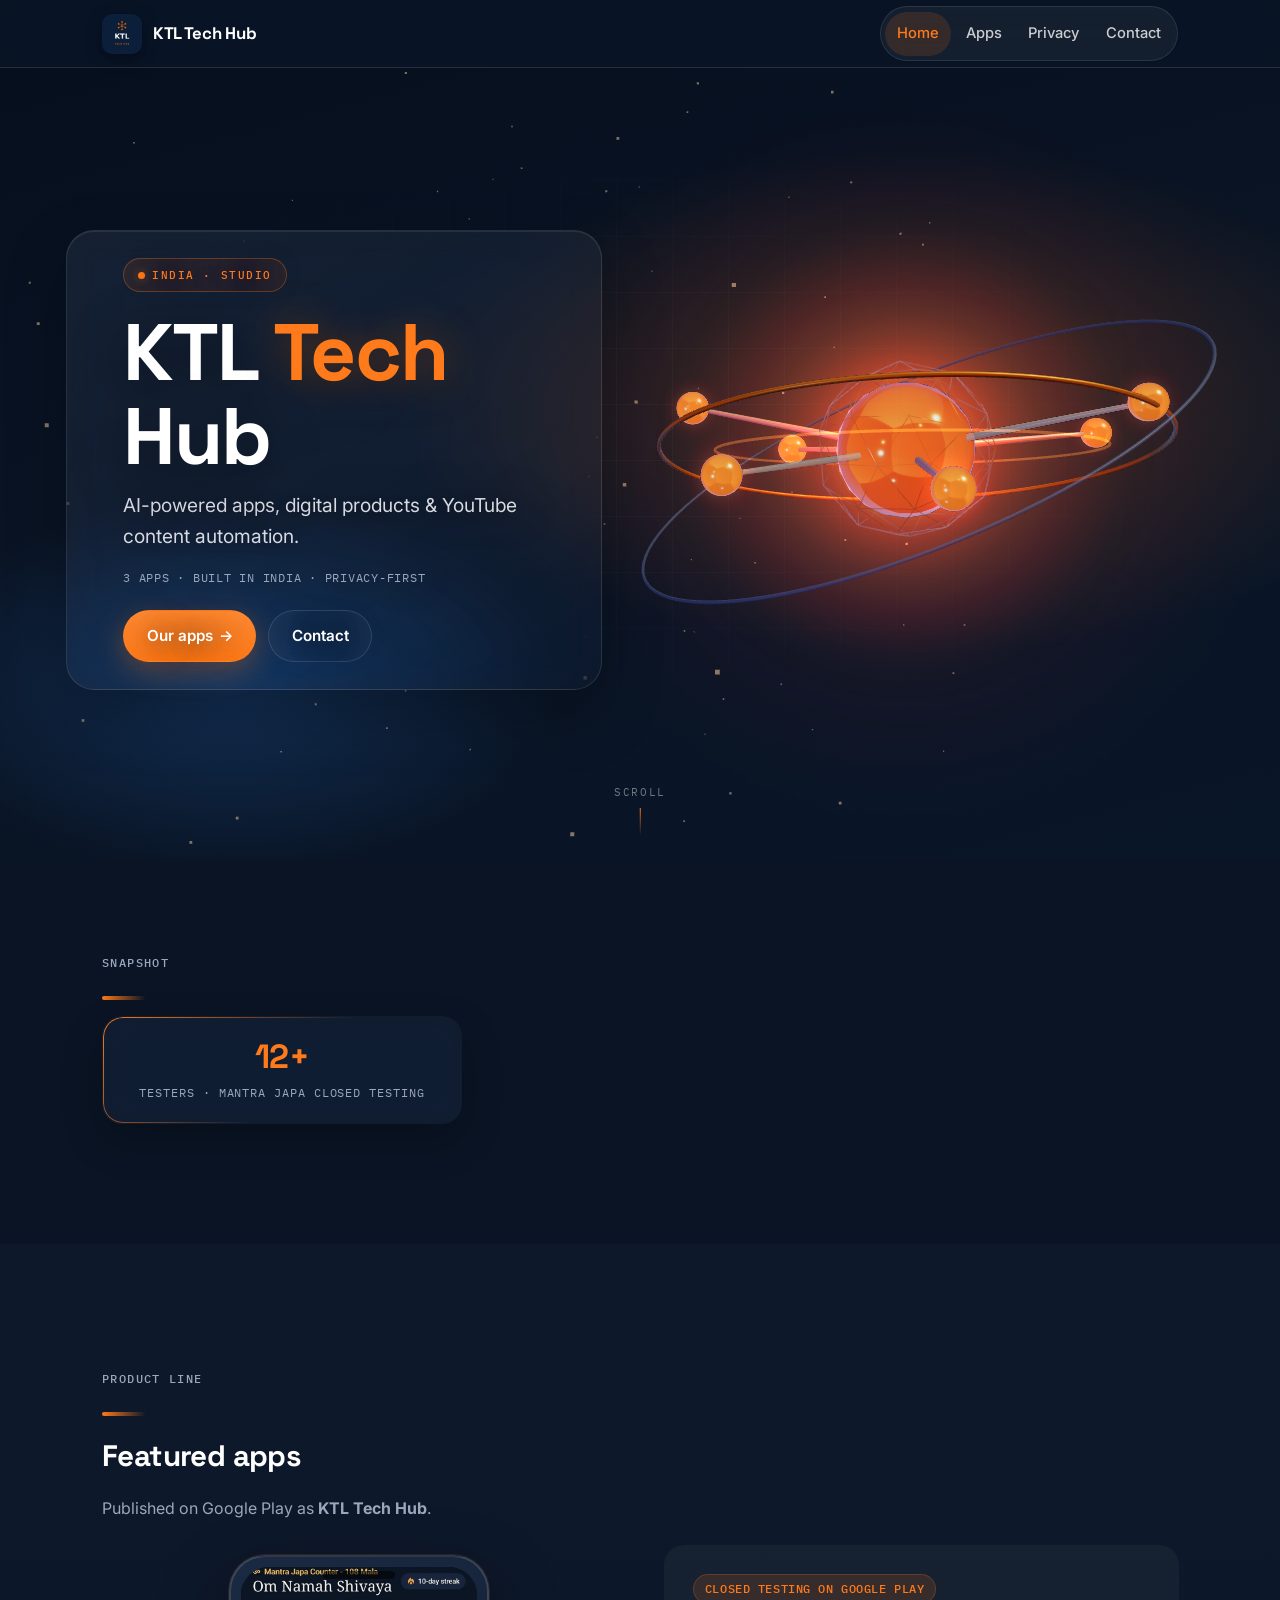
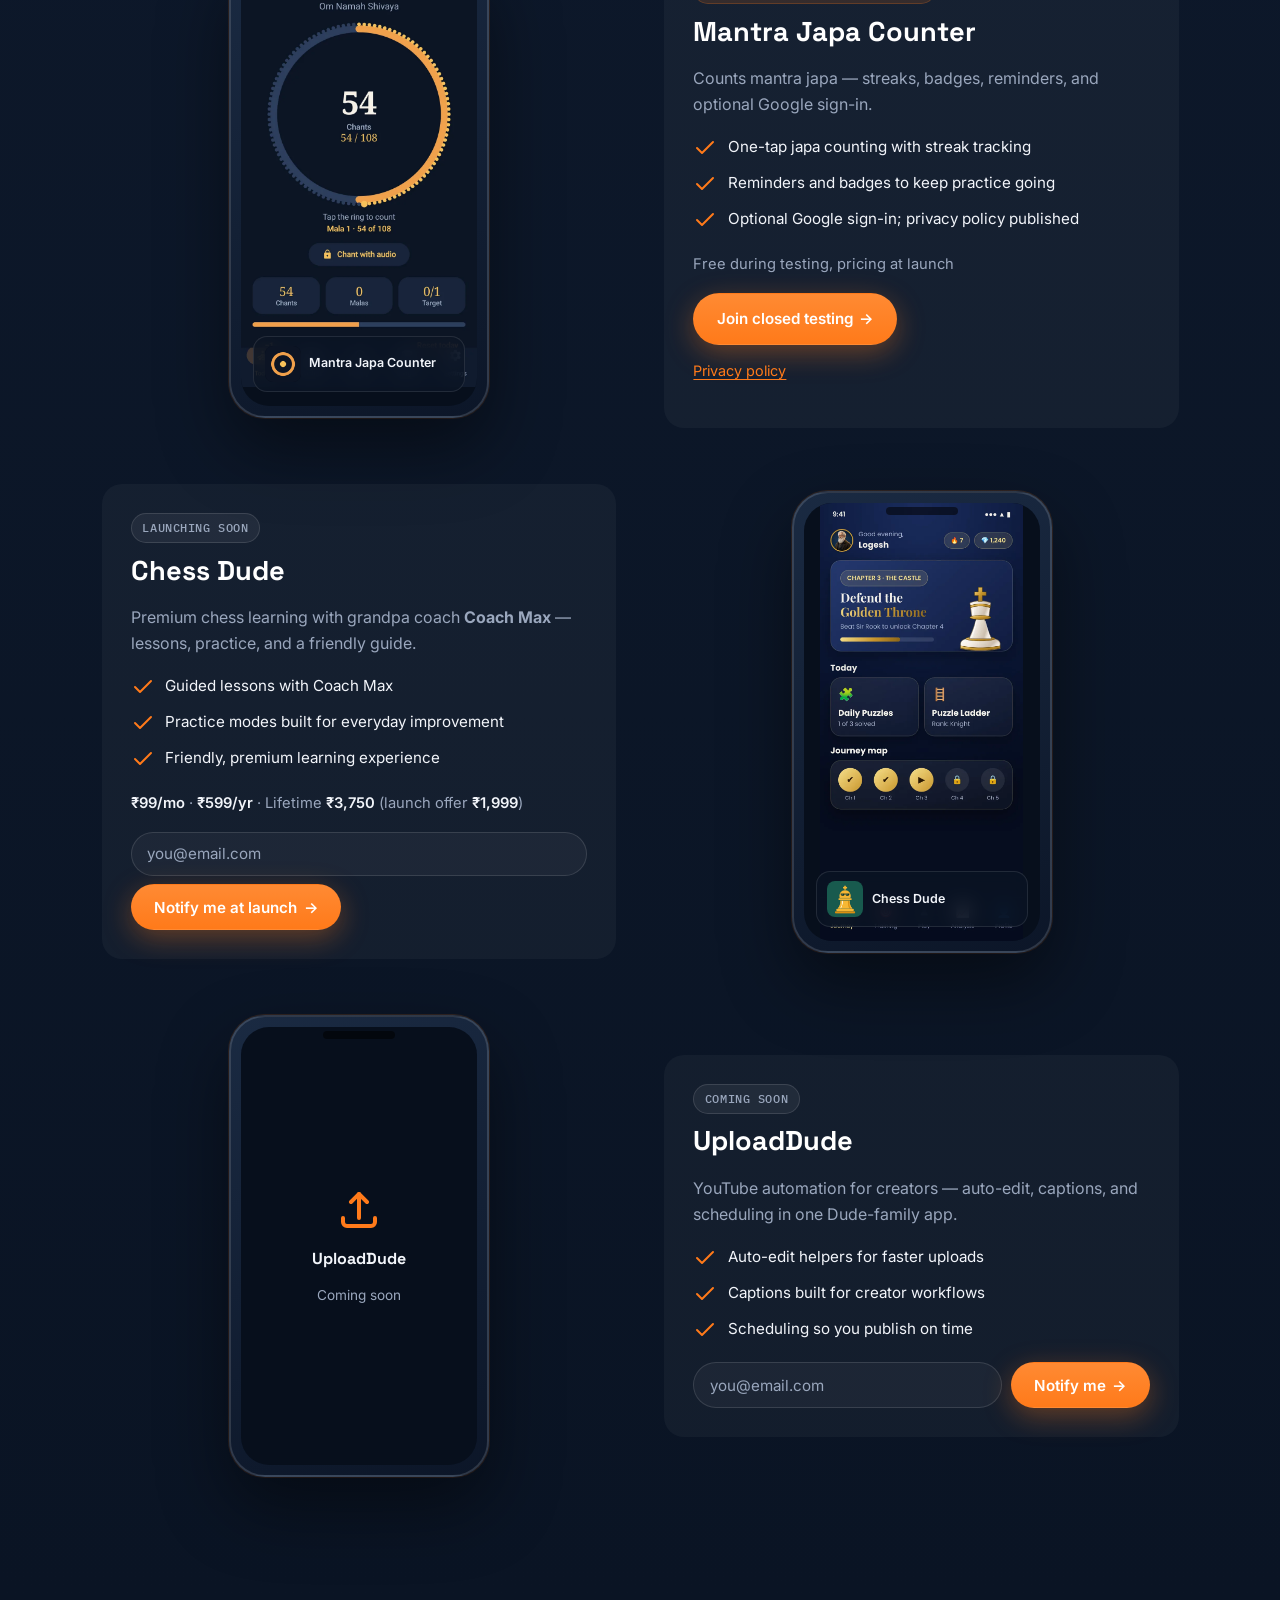
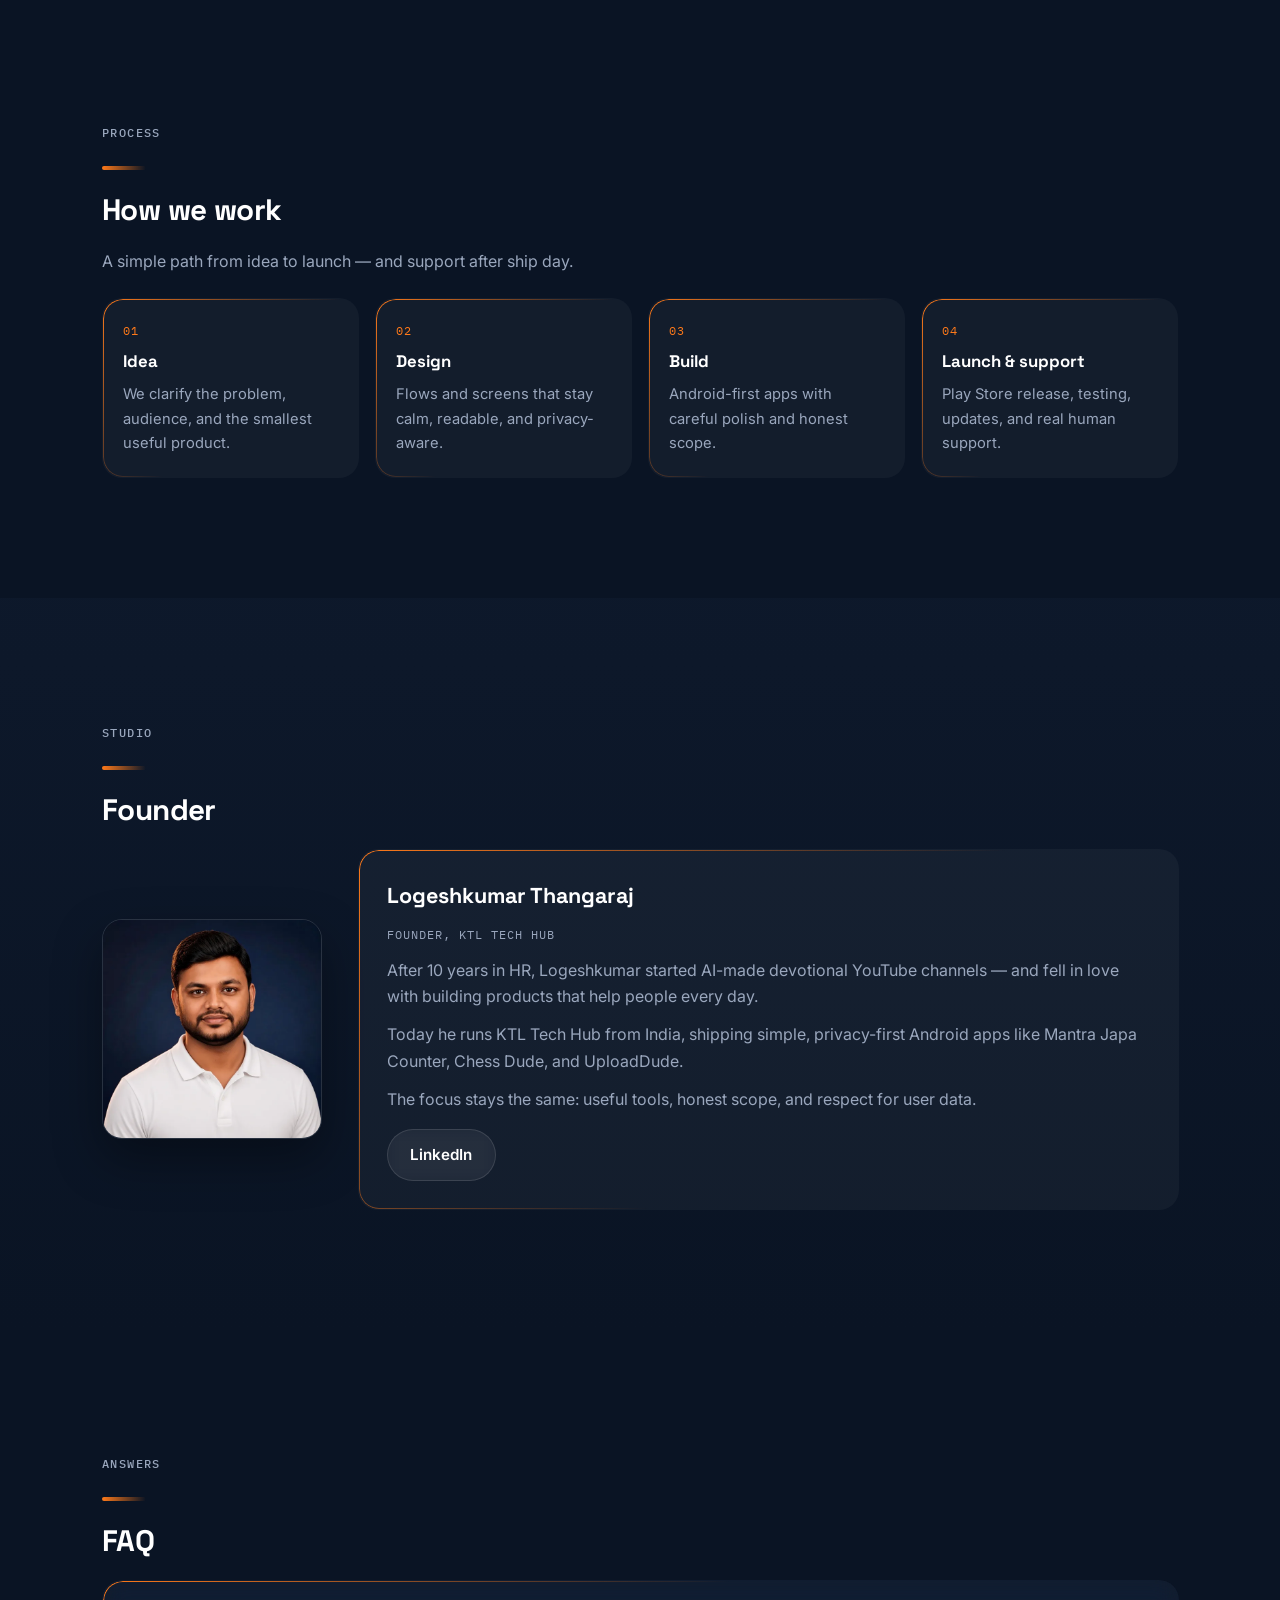
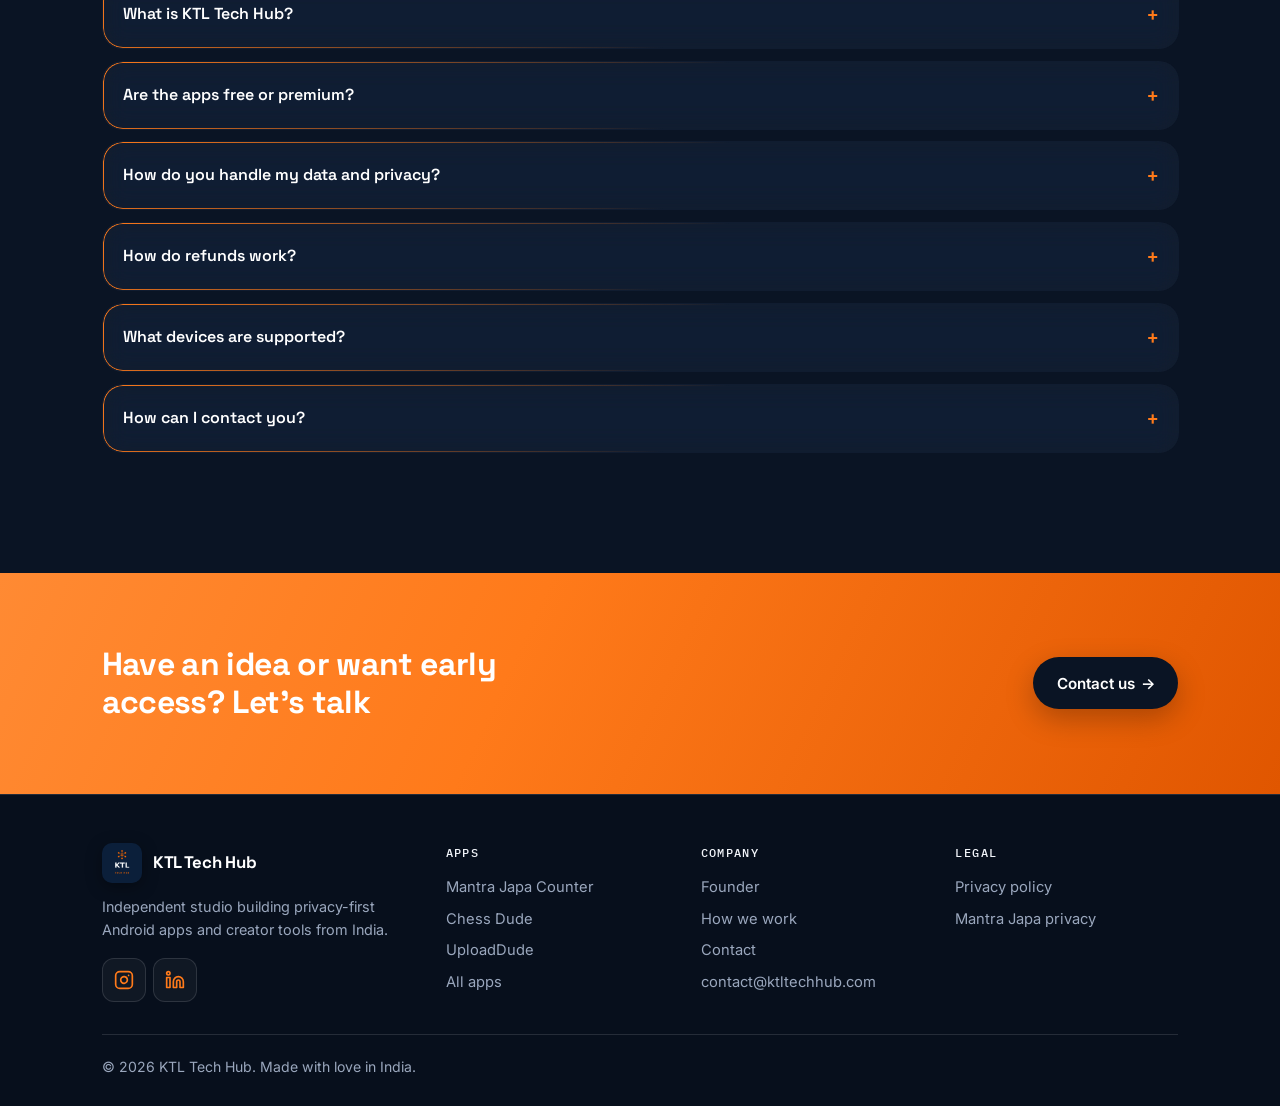
==== index.html @ 3e6f78dd "Apps page polish: galleries, UploadDude mockup, pricing" ====
<!DOCTYPE html>
<html lang="en" class="no-webgl">
<head>
  <meta charset="utf-8">
  <meta name="viewport" content="width=device-width, initial-scale=1">
  <title>KTL Tech Hub – AI-powered apps &amp; digital products</title>
  <link rel="canonical" href="https://ktltechhub.com/">
  <meta name="description" content="KTL Tech Hub builds AI-powered apps, digital products, and YouTube content automation. Play Store developer: KTL Tech Hub.">
  <meta property="og:title" content="KTL Tech Hub">
  <meta property="og:description" content="AI-powered apps, digital products and YouTube content automation from India. Makers of Mantra Japa Counter, Chess Dude, and UploadDude.">
  <meta property="og:url" content="https://ktltechhub.com/">
  <meta property="og:type" content="website">
  <meta property="og:image" content="https://ktltechhub.com/og-banner.png">
  <meta property="og:image:width" content="1200">
  <meta property="og:image:height" content="630">
  <meta name="twitter:card" content="summary_large_image">
  <meta name="twitter:title" content="KTL Tech Hub">
  <meta name="twitter:description" content="AI-powered apps from India. Privacy-first tools for practice, learning, and creators.">
  <meta name="twitter:image" content="https://ktltechhub.com/og-banner.png">
  <script type="application/ld+json">
  {
    "@context": "https://schema.org",
    "@graph": [
      {
        "@type": "Organization",
        "name": "KTL Tech Hub",
        "url": "https://ktltechhub.com/",
        "logo": "https://ktltechhub.com/logo.png",
        "email": "contact@ktltechhub.com",
        "sameAs": [
          "https://www.linkedin.com/company/ktl-tech-hub",
          "https://instagram.com/chessdude.app"
        ]
      },
      {
        "@type": "SoftwareApplication",
        "name": "Mantra Japa Counter",
        "applicationCategory": "LifestyleApplication",
        "operatingSystem": "Android",
        "offers": {
          "@type": "Offer",
          "price": "0",
          "priceCurrency": "INR",
          "description": "Free during closed testing; pricing announced at launch"
        },
        "publisher": { "@type": "Organization", "name": "KTL Tech Hub" }
      },
      {
        "@type": "SoftwareApplication",
        "name": "Chess Dude",
        "applicationCategory": "EducationalApplication",
        "operatingSystem": "Android",
        "offers": {
          "@type": "Offer",
          "price": "99.00",
          "priceCurrency": "INR"
        },
        "publisher": { "@type": "Organization", "name": "KTL Tech Hub" }
      },
      {
        "@type": "SoftwareApplication",
        "name": "UploadDude",
        "applicationCategory": "MultimediaApplication",
        "operatingSystem": "Android",
        "offers": {
          "@type": "Offer",
          "price": "0",
          "priceCurrency": "INR",
          "availability": "https://schema.org/ComingSoon"
        },
        "publisher": { "@type": "Organization", "name": "KTL Tech Hub" }
      }
    ]
  }
  </script>
  <link rel="preconnect" href="https://fonts.googleapis.com">
  <link rel="preconnect" href="https://fonts.gstatic.com" crossorigin>
  <link href="https://fonts.googleapis.com/css2?family=IBM+Plex+Mono:wght@400;500&family=Inter:wght@400;500&family=Space+Grotesk:wght@600;700&display=swap" rel="stylesheet">
  <link rel="stylesheet" href="styles.css">
  <link rel="icon" href="/favicon.ico" sizes="any">
  <link rel="icon" type="image/png" sizes="48x48" href="/favicon-48.png">
  <link rel="icon" type="image/png" sizes="192x192" href="/favicon-192.png">
  <link rel="apple-touch-icon" href="/apple-touch-icon.png">
</head>
<body>
  <header class="site-header">
    <div class="header-inner">
      <a class="brand" href="index.html">
        <img src="logo.png" width="40" height="40" alt="KTL Tech Hub logo">
        <span>KTL Tech Hub</span>
      </a>
      <nav class="nav" aria-label="Primary">
        <a href="index.html" aria-current="page">Home</a>
        <a href="apps.html">Apps</a>
        <a href="privacy.html">Privacy</a>
        <a href="contact.html">Contact</a>
      </nav>
    </div>
  </header>

  <main>
    <!-- 1. Hero -->
    <section class="hero" aria-label="Introduction">
      <canvas id="hub-canvas" class="hero-canvas" aria-hidden="true"></canvas>
      <div class="hero-fallback" aria-hidden="true">
        <div class="orb orb-a"></div>
        <div class="orb orb-b"></div>
        <div class="orb orb-c"></div>
      </div>
      <div class="hero-grid" aria-hidden="true"></div>
      <div class="hero-content">
        <div class="hero-badge">INDIA · STUDIO</div>
        <h1>KTL <span class="accent">Tech</span> Hub</h1>
        <p class="tagline">AI-powered apps, digital products &amp; YouTube content automation.</p>
        <p class="trust-line">3 apps · Built in India · Privacy-first</p>
        <div class="hero-cta">
          <a class="btn btn-primary" href="#featured-apps">Our apps</a>
          <a class="btn btn-ghost" href="contact.html">Contact</a>
        </div>
      </div>
      <div class="scroll-hint" aria-hidden="true">Scroll<span></span></div>
    </section>

    <!-- 2. Stats strip -->
    <section class="section stats-strip" aria-label="At a glance">
      <div class="container">
        <p class="eyebrow reveal">Snapshot</p>
        <div class="accent-bar reveal" aria-hidden="true"></div>
        <div class="stats-grid stats-grid--single">
          <div class="stat-card reveal">
            <div class="stat-value" data-count="12+">12+</div>
            <div class="stat-label">Testers · Mantra Japa closed testing</div>
          </div>
        </div>
      </div>
    </section>

    <!-- 3. Featured apps -->
    <section class="section section-alt" id="featured-apps" aria-labelledby="featured-heading">
      <div class="container">
        <p class="eyebrow reveal">Product line</p>
        <div class="accent-bar reveal" aria-hidden="true"></div>
        <h2 id="featured-heading" class="reveal">Featured apps</h2>
        <p class="lead reveal reveal-delay-1">Published on Google Play as <strong>KTL Tech Hub</strong>.</p>

        <!-- Mantra Japa Counter -->
        <article class="feature-row reveal">
          <div class="feature-media" aria-hidden="false">
            <div class="phone">
              <div class="phone-screen">
                <img src="img/mantra-1.webp" width="780" height="1386" alt="Mantra Japa Counter app screenshot" loading="lazy">
                <div class="phone-badge">
                  <img src="icon-mantra-japa.png" width="36" height="36" alt="" loading="lazy">
                  <span>Mantra Japa Counter</span>
                </div>
              </div>
            </div>
          </div>
          <div class="feature-copy">
            <span class="badge">Closed testing on Google Play</span>
            <h3>Mantra Japa Counter</h3>
            <p>Counts mantra japa — streaks, badges, reminders, and optional Google sign-in.</p>
            <ul class="feature-list">
              <li>
                <svg class="icon-svg" viewBox="0 0 24 24" aria-hidden="true"><path d="M20 6 9 17l-5-5"/></svg>
                <span>One-tap japa counting with streak tracking</span>
              </li>
              <li>
                <svg class="icon-svg" viewBox="0 0 24 24" aria-hidden="true"><path d="M20 6 9 17l-5-5"/></svg>
                <span>Reminders and badges to keep practice going</span>
              </li>
              <li>
                <svg class="icon-svg" viewBox="0 0 24 24" aria-hidden="true"><path d="M20 6 9 17l-5-5"/></svg>
                <span>Optional Google sign-in; privacy policy published</span>
              </li>
            </ul>
            <p class="price-line">Free during testing, pricing at launch</p>
            <a class="btn btn-primary" href="https://play.google.com/apps/testing/com.ktltechhub.mantrajapa" rel="noopener noreferrer">Join closed testing</a>
            <p class="app-meta" style="margin-top:0.9rem;font-size:0.9rem;color:var(--muted)">
              <a href="privacy.html">Privacy policy</a>
            </p>
          </div>
        </article>

        <!-- Chess Dude -->
        <article class="feature-row feature-row--reverse reveal">
          <div class="feature-media">
            <div class="phone">
              <div class="phone-screen">
                <img src="img/chess-1.webp" width="780" height="1688" alt="Chess Dude home screen" loading="lazy">
                <div class="phone-badge">
                  <img src="icon-chess-dude.png" width="36" height="36" alt="" loading="lazy">
                  <span>Chess Dude</span>
                </div>
              </div>
            </div>
          </div>
          <div class="feature-copy">
            <span class="badge badge-muted">Launching soon</span>
            <h3>Chess Dude</h3>
            <p>Premium chess learning with grandpa coach <strong>Coach Max</strong> — lessons, practice, and a friendly guide.</p>
            <ul class="feature-list">
              <li>
                <svg class="icon-svg" viewBox="0 0 24 24" aria-hidden="true"><path d="M20 6 9 17l-5-5"/></svg>
                <span>Guided lessons with Coach Max</span>
              </li>
              <li>
                <svg class="icon-svg" viewBox="0 0 24 24" aria-hidden="true"><path d="M20 6 9 17l-5-5"/></svg>
                <span>Practice modes built for everyday improvement</span>
              </li>
              <li>
                <svg class="icon-svg" viewBox="0 0 24 24" aria-hidden="true"><path d="M20 6 9 17l-5-5"/></svg>
                <span>Friendly, premium learning experience</span>
              </li>
            </ul>
            <p class="price-line">
              <strong>₹99/mo</strong> · <strong>₹599/yr</strong> · Lifetime <strong>₹3,750</strong>
              (launch offer <strong>₹1,999</strong>)
            </p>
            <form class="notify-form" action="https://formspree.io/f/xnppoqgd" method="POST">
              <input type="hidden" name="app" value="Chess Dude">
              <label class="visually-hidden" for="notify-chess" style="position:absolute;width:1px;height:1px;overflow:hidden;clip:rect(0 0 0 0)">Email</label>
              <input id="notify-chess" type="email" name="email" required placeholder="you@email.com" autocomplete="email">
              <button class="btn btn-primary" type="submit">Notify me at launch</button>
            </form>
          </div>
        </article>

        <!-- UploadDude -->
        <article class="feature-row reveal">
          <div class="feature-media">
            <div class="phone">
              <div class="phone-screen" style="display:flex;align-items:center;justify-content:center;flex-direction:column;gap:0.75rem;padding:1.5rem;text-align:center">
                <svg class="icon-svg" viewBox="0 0 24 24" aria-hidden="true" style="width:48px;height:48px"><path d="M12 16V4"/><path d="m8 8 4-4 4 4"/><path d="M20 16v2a2 2 0 0 1-2 2H6a2 2 0 0 1-2-2v-2"/></svg>
                <span style="font-family:var(--font-display);font-weight:700;color:var(--text)">UploadDude</span>
                <span style="font-size:0.85rem;color:var(--muted)">Coming soon</span>
              </div>
            </div>
          </div>
          <div class="feature-copy">
            <span class="badge badge-muted">Coming soon</span>
            <h3>UploadDude</h3>
            <p>YouTube automation for creators — auto-edit, captions, and scheduling in one Dude-family app.</p>
            <ul class="feature-list">
              <li>
                <svg class="icon-svg" viewBox="0 0 24 24" aria-hidden="true"><path d="M20 6 9 17l-5-5"/></svg>
                <span>Auto-edit helpers for faster uploads</span>
              </li>
              <li>
                <svg class="icon-svg" viewBox="0 0 24 24" aria-hidden="true"><path d="M20 6 9 17l-5-5"/></svg>
                <span>Captions built for creator workflows</span>
              </li>
              <li>
                <svg class="icon-svg" viewBox="0 0 24 24" aria-hidden="true"><path d="M20 6 9 17l-5-5"/></svg>
                <span>Scheduling so you publish on time</span>
              </li>
            </ul>
            <form class="notify-form" action="https://formspree.io/f/xnppoqgd" method="POST">
              <input type="hidden" name="app" value="UploadDude">
              <label class="visually-hidden" for="notify-upload" style="position:absolute;width:1px;height:1px;overflow:hidden;clip:rect(0 0 0 0)">Email</label>
              <input id="notify-upload" type="email" name="email" required placeholder="you@email.com" autocomplete="email">
              <button class="btn btn-primary" type="submit">Notify me</button>
            </form>
          </div>
        </article>
      </div>
    </section>

    <!-- 4. How we work -->
    <section class="section" id="how-we-work" aria-labelledby="how-heading">
      <div class="container">
        <p class="eyebrow reveal">Process</p>
        <div class="accent-bar reveal" aria-hidden="true"></div>
        <h2 id="how-heading" class="reveal">How we work</h2>
        <p class="lead reveal reveal-delay-1">A simple path from idea to launch — and support after ship day.</p>
        <ol class="timeline">
          <li class="timeline-step reveal">
            <div class="step-num">01</div>
            <h3>Idea</h3>
            <p>We clarify the problem, audience, and the smallest useful product.</p>
          </li>
          <li class="timeline-step reveal reveal-delay-1">
            <div class="step-num">02</div>
            <h3>Design</h3>
            <p>Flows and screens that stay calm, readable, and privacy-aware.</p>
          </li>
          <li class="timeline-step reveal reveal-delay-2">
            <div class="step-num">03</div>
            <h3>Build</h3>
            <p>Android-first apps with careful polish and honest scope.</p>
          </li>
          <li class="timeline-step reveal reveal-delay-3">
            <div class="step-num">04</div>
            <h3>Launch &amp; support</h3>
            <p>Play Store release, testing, updates, and real human support.</p>
          </li>
        </ol>
      </div>
    </section>

    <!-- 5. Founder -->
    <section class="section section-alt" id="founder" aria-labelledby="founder-heading">
      <div class="container">
        <p class="eyebrow reveal">Studio</p>
        <div class="accent-bar reveal" aria-hidden="true"></div>
        <h2 id="founder-heading" class="reveal">Founder</h2>
        <div class="founder-grid reveal reveal-delay-1">
          <img class="founder-photo" src="img/founder.webp" width="640" height="640" alt="Logeshkumar Thangaraj, Founder of KTL Tech Hub" loading="lazy">
          <div class="founder-card">
            <h3>Logeshkumar Thangaraj</h3>
            <p class="founder-title">Founder, KTL Tech Hub</p>
            <p>After 10 years in HR, Logeshkumar started AI-made devotional YouTube channels — and fell in love with building products that help people every day.</p>
            <p>Today he runs KTL Tech Hub from India, shipping simple, privacy-first Android apps like Mantra Japa Counter, Chess Dude, and UploadDude.</p>
            <p>The focus stays the same: useful tools, honest scope, and respect for user data.</p>
            <div class="founder-links">
              <a class="btn btn-ghost" href="https://www.linkedin.com/company/ktl-tech-hub" rel="noopener noreferrer">LinkedIn</a>
            </div>
          </div>
        </div>
      </div>
    </section>

    <!-- 6. Testimonials — enable when real reviews exist -->
    <section class="section" id="testimonials" hidden aria-labelledby="testimonials-heading">
      <!-- enable when real reviews exist -->
      <div class="container">
        <p class="eyebrow">Social proof</p>
        <div class="accent-bar" aria-hidden="true"></div>
        <h2 id="testimonials-heading">Testimonials</h2>
        <p class="lead">Real reviews will appear here. No placeholder quotes.</p>
      </div>
    </section>

    <!-- 7. FAQ -->
    <section class="section" id="faq" aria-labelledby="faq-heading">
      <div class="container">
        <p class="eyebrow reveal">Answers</p>
        <div class="accent-bar reveal" aria-hidden="true"></div>
        <h2 id="faq-heading" class="reveal">FAQ</h2>
        <div class="faq">
          <details class="reveal">
            <summary>What is KTL Tech Hub?</summary>
            <div class="faq-body">
              KTL Tech Hub is an independent developer brand from India. We build simple, useful Android apps and digital products — including Mantra Japa Counter, Chess Dude, and UploadDude — published on Google Play under the developer name KTL Tech Hub.
            </div>
          </details>
          <details class="reveal reveal-delay-1">
            <summary>Are the apps free or premium?</summary>
            <div class="faq-body">
              Apps may offer free access for testing or limited use, with optional premium plans. Mantra Japa Counter is free during closed testing — pricing will be announced at launch. Chess Dude is planned at ₹99/mo, ₹599/yr, or Lifetime ₹3,750 (launch offer ₹1,999). UploadDude pricing will be announced closer to launch.
            </div>
          </details>
          <details class="reveal">
            <summary>How do you handle my data and privacy?</summary>
            <div class="faq-body">
              We aim to be privacy-first. Local data stays on your device unless you choose optional Google sign-in. See our published privacy policy for what we collect, why, and how to request deletion at contact@ktltechhub.com.
            </div>
          </details>
          <details class="reveal reveal-delay-1">
            <summary>How do refunds work?</summary>
            <div class="faq-body">
              Purchases and subscriptions go through Google Play. Refunds and cancellations follow Google Play’s policies — manage them in Google Play &gt; Payments &amp; subscriptions, or request help via Play’s refund flow.
            </div>
          </details>
          <details class="reveal">
            <summary>What devices are supported?</summary>
            <div class="faq-body">
              Our apps target Android devices via Google Play. Exact OS version requirements are listed on each Play Store listing when the app is available.
            </div>
          </details>
          <details class="reveal reveal-delay-1">
            <summary>How can I contact you?</summary>
            <div class="faq-body">
              Email <a href="mailto:contact@ktltechhub.com">contact@ktltechhub.com</a> or use the <a href="contact.html">contact page</a>. For data deletion related to Google sign-in, use the subject “Delete my data” from your signed-in address.
            </div>
          </details>
        </div>
      </div>
    </section>

    <!-- 8. Final CTA -->
    <section class="cta-band" aria-labelledby="cta-heading">
      <div class="container">
        <h2 id="cta-heading">Have an idea or want early access? Let’s talk</h2>
        <a class="btn btn-primary" href="contact.html">Contact us</a>
      </div>
    </section>
  </main>

  <!-- 9. Footer -->
  <footer class="site-footer">
    <div class="container">
      <div class="footer-grid">
        <div class="footer-brand">
          <a class="brand" href="index.html">
            <img src="logo.png" width="40" height="40" alt="KTL Tech Hub logo">
            <span>KTL Tech Hub</span>
          </a>
          <p>Independent studio building privacy-first Android apps and creator tools from India.</p>
          <div class="social-row">
<a class="social-link" href="https://instagram.com/chessdude.app" aria-label="Chess Dude on Instagram" title="Chess Dude on Instagram" rel="noopener noreferrer">
              <svg viewBox="0 0 24 24" aria-hidden="true"><rect x="2" y="2" width="20" height="20" rx="5"/><path d="M16 11.37A4 4 0 1 1 12.63 8 4 4 0 0 1 16 11.37Z"/><path d="M17.5 6.5h.01"/></svg>
            </a>
            <a class="social-link" href="https://www.linkedin.com/company/ktl-tech-hub" aria-label="LinkedIn" rel="noopener noreferrer">
              <svg viewBox="0 0 24 24" aria-hidden="true"><path d="M16 8a6 6 0 0 1 6 6v7h-4v-7a2 2 0 0 0-4 0v7h-4v-7a6 6 0 0 1 6-6Z"/><rect x="2" y="9" width="4" height="12"/><circle cx="4" cy="4" r="2"/></svg>
            </a>
</div>
        </div>
        <div class="footer-col">
          <h4>Apps</h4>
          <ul>
            <li><a href="apps.html#mantra-japa">Mantra Japa Counter</a></li>
            <li><a href="apps.html#chess-dude">Chess Dude</a></li>
            <li><a href="apps.html#uploaddude">UploadDude</a></li>
            <li><a href="apps.html">All apps</a></li>
          </ul>
        </div>
        <div class="footer-col">
          <h4>Company</h4>
          <ul>
            <li><a href="#founder">Founder</a></li>
            <li><a href="#how-we-work">How we work</a></li>
            <li><a href="contact.html">Contact</a></li>
            <li><a href="mailto:contact@ktltechhub.com">contact@ktltechhub.com</a></li>
          </ul>
        </div>
        <div class="footer-col">
          <h4>Legal</h4>
          <ul>
            <li><a href="privacy.html">Privacy policy</a></li>
            <li><a href="privacy-mantra-japa.html">Mantra Japa privacy</a></li>
          </ul>
        </div>
      </div>
      <div class="footer-bottom">
        <span>© 2026 KTL Tech Hub. Made with love in India.</span>
      </div>
    </div>
  </footer>

  <script src="site.js" defer></script>
</body>
</html>
---- styles.css ----
/* KTL Tech Hub – Phase 2 (live hero + Phase 1 design system). No scroll-pin effects. */
:root {
  --bg: #0A1424;
  --surface: #101C30;
  --accent: #FF7A1A;
  --text: #F2F5FA;
  --muted: #9AA7BD; /* ~7.6:1 on --bg */

  --navy: var(--surface);
  --navy-deep: var(--bg);
  --navy-mid: #123056;
  --orange: var(--accent);
  --orange-soft: rgba(255, 122, 26, 0.14);
  --orange-glow: rgba(255, 122, 26, 0.45);
  --white: #ffffff;
  --text-strong: var(--text);
  --glass: rgba(255, 255, 255, 0.04);
  --glass-border: rgba(255, 255, 255, 0.12);
  --border: rgba(226, 232, 240, 0.12);
  --max: 1120px;
  --header-h: 68px;
  --radius-card: 20px;
  --section-pad: 120px;
  --section-pad-mobile: 72px;
  --font-display: "Space Grotesk", system-ui, sans-serif;
  --font-body: "Inter", system-ui, -apple-system, "Segoe UI", Roboto, Arial, sans-serif;
  --font-mono: "IBM Plex Mono", ui-monospace, SFMono-Regular, Menlo, Consolas, monospace;
  --ease: cubic-bezier(0.22, 1, 0.36, 1);
  --focus-ring: 0 0 0 3px rgba(255, 122, 26, 0.45);
}

*, *::before, *::after { box-sizing: border-box; }
html { scroll-behavior: smooth; }

html, body {
  overflow-x: hidden;
}
body {
  margin: 0;
  font-family: var(--font-body);
  font-weight: 400;
  color: var(--text);
  background: var(--bg);
  line-height: 1.65;
  min-height: 100vh;
  display: flex;
  flex-direction: column;
  overflow-x: hidden;
  -webkit-font-smoothing: antialiased;
  text-rendering: optimizeLegibility;
}

h1, h2, h3, h4, .brand {
  font-family: var(--font-display);
  font-weight: 700;
}

.hero-badge, .badge, .scroll-hint, .eyebrow, .stat-label, .contact-box dt {
  font-family: var(--font-mono);
}

:focus-visible {
  outline: 2px solid var(--accent);
  outline-offset: 3px;
  box-shadow: var(--focus-ring);
}
a:focus:not(:focus-visible),
button:focus:not(:focus-visible) { outline: none; }

.nav a, .btn, .footer-nav a, .social-link, .icon-btn {
  min-height: 44px;
  min-width: 44px;
}

a { color: var(--orange); text-decoration: none; }
a:hover { text-decoration: underline; }
img { max-width: 100%; height: auto; display: block; }

.container {
  width: 100%;
  max-width: var(--max);
  margin: 0 auto;
  padding: 0 1.35rem;
  position: relative;
  z-index: 2;
}

/* Header */
.site-header {
  position: sticky;
  top: 0;
  z-index: 80;
  height: var(--header-h);
  display: flex;
  align-items: center;
  background: rgba(10, 20, 36, 0.78);
  backdrop-filter: blur(16px) saturate(140%);
  -webkit-backdrop-filter: blur(16px) saturate(140%);
  border-bottom: 1px solid var(--glass-border);
}
.header-inner {
  display: flex;
  align-items: center;
  justify-content: space-between;
  gap: 1rem;
  flex-wrap: wrap;
  width: 100%;
  max-width: var(--max);
  margin: 0 auto;
  padding: 0 1.35rem;
}
.brand {
  display: flex;
  align-items: center;
  gap: 0.7rem;
  color: var(--white);
  text-decoration: none;
  font-family: var(--font-display);
  font-weight: 700;
  font-size: 1.05rem;
  letter-spacing: -0.01em;
}
.brand:hover { text-decoration: none; opacity: 0.95; }
.brand img {
  width: 40px; height: 40px;
  border-radius: 10px;
  object-fit: contain;
  box-shadow: 0 4px 16px rgba(0, 0, 0, 0.35);
}
.nav {
  display: flex;
  flex-wrap: wrap;
  gap: 0.15rem;
  padding: 0.3rem;
  border-radius: 999px;
  background: rgba(255,255,255,0.05);
  border: 1px solid rgba(255,255,255,0.1);
  backdrop-filter: blur(12px);
}
.nav a {
  display: inline-flex;
  align-items: center;
  justify-content: center;
  color: rgba(255, 255, 255, 0.78);
  font-size: 0.92rem;
  font-weight: 500;
  padding: 0.4rem 0.75rem;
  border-radius: 999px;
  transition: color 0.2s, background 0.2s;
}
.nav a:hover,
.nav a[aria-current="page"] {
  color: var(--white);
  background: var(--orange-soft);
  text-decoration: none;
}
.nav a[aria-current="page"] { color: var(--orange); }

main { flex: 1; position: relative; }

/* ——— Hero (live 3D orbit, no scroll-pin) ——— */
.hero {
  position: relative;
  min-height: clamp(520px, 88vh, 820px);
  display: flex;
  align-items: center;
  justify-content: center;
  padding: 3.5rem 0 4rem;
  overflow: hidden;
  background: radial-gradient(ellipse 70% 55% at 72% 42%, rgba(255, 122, 26, 0.2), transparent 58%),
              radial-gradient(ellipse 50% 45% at 18% 78%, rgba(18, 48, 86, 0.95), transparent 52%),
              linear-gradient(165deg, #050f1e 0%, #0A1424 48%, #091628 100%);
}
.hero-canvas {
  position: absolute; inset: 0; width: 100%; height: 100%;
  z-index: 0; pointer-events: none;
}
.hero-fallback {
  position: absolute; inset: 0; z-index: 0; overflow: hidden; pointer-events: none;
}
.hero-fallback .orb {
  position: absolute; border-radius: 50%; filter: blur(40px); opacity: 0.55;
  animation: drift 14s var(--ease) infinite alternate;
}
.hero-fallback .orb-a {
  width: 280px; height: 280px; background: rgba(255, 122, 26, 0.35);
  top: 18%; right: 12%;
}
.hero-fallback .orb-b {
  width: 220px; height: 220px; background: rgba(40, 100, 180, 0.4);
  bottom: 15%; left: 10%; animation-delay: -4s;
}
.hero-fallback .orb-c {
  width: 140px; height: 140px; background: rgba(255, 160, 60, 0.25);
  top: 55%; right: 35%; animation-delay: -7s;
}
@keyframes drift {
  from { transform: translate3d(0, 0, 0) scale(1); }
  to { transform: translate3d(-30px, 24px, 0) scale(1.08); }
}
.hero-grid {
  position: absolute; inset: 0; z-index: 1; pointer-events: none;
  background-image:
    linear-gradient(rgba(255,255,255,0.03) 1px, transparent 1px),
    linear-gradient(90deg, rgba(255,255,255,0.03) 1px, transparent 1px);
  background-size: 56px 56px;
  mask-image: radial-gradient(ellipse 70% 60% at 50% 45%, black, transparent 75%);
  -webkit-mask-image: radial-gradient(ellipse 70% 60% at 50% 45%, black, transparent 75%);
}
.hero-content {
  position: relative; z-index: 3; text-align: left;
  max-width: min(480px, 42vw);
  padding: 0 1.35rem;
  margin-right: auto;
  margin-left: max(1.35rem, calc((100% - var(--max)) / 2 + 1.35rem));
  text-shadow: 0 2px 24px rgba(6, 20, 40, 0.85), 0 0 40px rgba(6, 20, 40, 0.55);
}
.hero-content::before {
  content: "";
  position: absolute;
  inset: -1.75rem -1.25rem -1.75rem -2.25rem;
  background: linear-gradient(145deg, rgba(255,255,255,0.07), rgba(255,255,255,0.02));
  border: 1px solid rgba(255,255,255,0.1);
  border-radius: 28px;
  backdrop-filter: blur(16px) saturate(130%);
  -webkit-backdrop-filter: blur(16px) saturate(130%);
  box-shadow: 0 1px 0 rgba(255,255,255,0.08) inset, 0 24px 60px rgba(0,0,0,0.25);
  z-index: -1; pointer-events: none;
}
.hero-badge {
  display: inline-flex; align-items: center; gap: 0.45rem;
  font-size: 0.7rem; font-weight: 500; letter-spacing: 0.14em; text-transform: uppercase;
  color: var(--orange); background: rgba(255,122,26,0.1);
  border: 1px solid rgba(255, 122, 26, 0.32);
  padding: 0.42rem 0.85rem; border-radius: 999px; margin-bottom: 1.1rem;
  backdrop-filter: blur(10px);
}
.hero-badge::before {
  content: ""; width: 7px; height: 7px; border-radius: 50%;
  background: var(--orange); box-shadow: 0 0 10px var(--orange-glow);
}
.hero h1 {
  margin: 0 0 0.75rem;
  font-size: clamp(40px, 6.5vw, 80px);
  letter-spacing: -0.02em;
  line-height: 1.05;
  font-weight: 700;
  color: var(--white);
  text-shadow: 0 10px 48px rgba(0, 0, 0, 0.5);
}
.hero h1 .accent {
  color: var(--orange);
  text-shadow: 0 0 40px rgba(255,122,26,0.35), 0 8px 40px rgba(0,0,0,0.4);
}
.tagline {
  margin: 0 0 0.85rem;
  font-size: clamp(1.02rem, 2.2vw, 1.2rem);
  color: rgba(242, 245, 250, 0.88);
  max-width: 28rem;
}
.trust-line {
  margin: 0 0 1.4rem;
  font-family: var(--font-mono);
  font-size: 0.78rem;
  letter-spacing: 0.06em;
  text-transform: uppercase;
  color: var(--muted);
}
.hero-cta { display: flex; gap: 0.75rem; flex-wrap: wrap; }

.btn {
  display: inline-flex; align-items: center; justify-content: center; gap: 0.4rem;
  padding: 0.78rem 1.4rem; border-radius: 999px; font-weight: 600; font-size: 0.95rem;
  border: 1.5px solid transparent; text-decoration: none; cursor: pointer;
  transition: transform 0.2s var(--ease), background 0.2s, border-color 0.2s, box-shadow 0.2s;
  font-family: var(--font-body);
}
.btn:hover { text-decoration: none; transform: translateY(-2px); }
.btn-primary {
  background: linear-gradient(180deg, #ff8a33 0%, var(--accent) 100%);
  color: var(--white); border-color: transparent;
  box-shadow: 0 8px 28px rgba(255, 122, 26, 0.35);
}
.btn-primary::after {
  content: "→"; display: inline-block; transition: transform 0.2s var(--ease);
}
.btn-primary:hover::after { transform: translateX(4px); }
.btn-primary:hover {
  background: linear-gradient(180deg, #ff9a4d 0%, #e56a10 100%);
  color: var(--white); box-shadow: 0 12px 32px rgba(255, 122, 26, 0.45);
}
.btn-ghost {
  background: var(--glass); color: var(--white); border-color: var(--glass-border);
  backdrop-filter: blur(8px);
}
.btn-ghost:hover { border-color: rgba(255, 122, 26, 0.55); color: var(--orange); }
.btn-block { width: 100%; }

.scroll-hint {
  position: absolute; bottom: 1.5rem; left: 50%; transform: translateX(-50%);
  z-index: 3; font-size: 0.68rem; letter-spacing: 0.16em; text-transform: uppercase;
  color: rgba(255,255,255,0.42); display: flex; flex-direction: column; align-items: center; gap: 0.4rem;
}
.scroll-hint span {
  width: 1px; height: 28px;
  background: linear-gradient(to bottom, var(--orange), transparent);
  animation: pulse-line 1.8s ease-in-out infinite;
}
@keyframes pulse-line {
  0%, 100% { opacity: 0.3; transform: scaleY(0.7); }
  50% { opacity: 1; transform: scaleY(1); }
}

/* Sections */
.section { padding: var(--section-pad) 0; position: relative; }
@media (max-width: 768px) {
  .section { padding: var(--section-pad-mobile) 0; }
}
.section-alt {
  background: linear-gradient(180deg, rgba(16,28,48,0.55) 0%, rgba(10,20,36,0.95) 100%);
}
.section h2 {
  margin: 0 0 0.85rem;
  font-size: clamp(1.45rem, 3vw, 1.85rem);
  color: var(--white);
  letter-spacing: -0.02em;
}
.section .lead, .section > .container > p {
  margin: 0 0 1.5rem; color: var(--muted); max-width: 40rem;
}
.accent-bar {
  width: 44px; height: 4px;
  background: linear-gradient(90deg, var(--orange), transparent);
  border-radius: 2px; margin-bottom: 1rem;
}
.eyebrow {
  display: inline-block; margin: 0 0 0.65rem;
  font-size: 0.72rem; font-weight: 500; letter-spacing: 0.12em; text-transform: uppercase;
  color: var(--accent);
}

/* Glass card base */
.card, .stat-card, .feature-copy, .faq details, .founder-card {
  position: relative;
  background: var(--glass);
  border: 1px solid transparent;
  border-radius: var(--radius-card);
  backdrop-filter: blur(12px) saturate(140%);
  -webkit-backdrop-filter: blur(12px) saturate(140%);
}
.card::before, .stat-card::before, .faq details::before, .founder-card::before {
  content: ""; position: absolute; inset: 0; border-radius: inherit; padding: 1px;
  background: linear-gradient(135deg, var(--accent), transparent 55%);
  -webkit-mask: linear-gradient(#fff 0 0) content-box, linear-gradient(#fff 0 0);
  -webkit-mask-composite: xor; mask-composite: exclude; pointer-events: none;
}
.card {
  padding: 1.55rem;
  box-shadow: 0 1px 0 rgba(255,255,255,0.06) inset, 0 24px 56px rgba(0,0,0,0.28);
  transition: transform 0.45s var(--ease), box-shadow 0.45s;
}
.card:hover {
  transform: translateY(-4px);
  box-shadow: 0 1px 0 rgba(255,255,255,0.12) inset, 0 28px 64px rgba(0,0,0,0.42), 0 0 56px rgba(255,122,26,0.22);
}
.card h3 { margin: 0 0 0.5rem; font-size: 1.12rem; color: var(--white); }
.card p { margin: 0; color: var(--muted); font-size: 0.95rem; }

.icon-svg {
  width: 24px; height: 24px; stroke: var(--accent); fill: none;
  stroke-width: 2; stroke-linecap: round; stroke-linejoin: round;
}
.card-icon {
  width: 44px; height: 44px; border-radius: 12px;
  background: var(--orange-soft); color: var(--orange);
  display: flex; align-items: center; justify-content: center;
  margin-bottom: 0.9rem; border: 1px solid rgba(255, 122, 26, 0.22);
}

/* Reveal hooks (Phase 3 wires count-up; keep classes) */
.reveal {
  opacity: 0;
  transform: translateY(24px);
  transition: opacity 600ms var(--ease), transform 600ms var(--ease);
  will-change: opacity, transform;
}
.reveal.is-in { opacity: 1; transform: translateY(0); }
.reveal-delay-1 { transition-delay: 80ms; }
.reveal-delay-2 { transition-delay: 160ms; }
.reveal-delay-3 { transition-delay: 240ms; }

/* Static hero (mobile / reduced-motion) */
.hero-static {
  position: absolute;
  inset: 0;
  width: 100%;
  height: 100%;
  object-fit: cover;
  object-position: center right;
  z-index: 0;
  pointer-events: none;
  opacity: 0.95;
}
.hero-static-mode .hero-canvas,
.hero-static-mode .hero-fallback { display: none !important; }
@media (max-width: 767px) {
  .hero-static { object-position: center top; opacity: 0.55; }
}

/* Stats strip */
.stats-strip { padding-top: calc(var(--section-pad) - 2rem); }
.stats-grid {
  display: grid; gap: 1rem;
  grid-template-columns: repeat(2, 1fr);
}
@media (min-width: 900px) {
  .stats-grid { grid-template-columns: repeat(4, 1fr); }
}
.stat-card {
  padding: 1.35rem 1.25rem; text-align: center;
  box-shadow: 0 16px 40px rgba(0,0,0,0.22);
}
.stat-value {
  font-family: var(--font-display); font-weight: 700;
  font-size: clamp(1.6rem, 3vw, 2.1rem); letter-spacing: -0.02em;
  color: var(--accent); line-height: 1.1; margin-bottom: 0.45rem;
}
.stat-label {
  font-size: 0.72rem; letter-spacing: 0.08em; text-transform: uppercase; color: var(--muted);
}

/* Featured apps – alternating */
.feature-row {
  display: grid; gap: 2rem; align-items: center;
  margin-bottom: 3.5rem;
}
.feature-row:last-child { margin-bottom: 0; }
@media (min-width: 900px) {
  .feature-row {
    grid-template-columns: 1fr 1fr;
    gap: 3rem;
  }
  .feature-row--reverse .feature-media { order: 2; }
  .feature-row--reverse .feature-copy { order: 1; }
}
.feature-copy { padding: 1.75rem; }
.feature-copy h3 {
  margin: 0.35rem 0 0.65rem; font-size: clamp(1.35rem, 2.5vw, 1.7rem); color: var(--white);
}
.feature-copy > p { margin: 0 0 1rem; color: var(--muted); }
.feature-list {
  list-style: none; margin: 0 0 1.25rem; padding: 0; display: grid; gap: 0.65rem;
}
.feature-list li {
  display: flex; gap: 0.65rem; align-items: flex-start;
  color: var(--text); font-size: 0.95rem;
}
.feature-list li svg { flex-shrink: 0; margin-top: 2px; }
.price-line {
  margin: 0 0 1.15rem; color: var(--muted); font-size: 0.92rem;
}
.price-line strong { color: var(--text); font-weight: 600; }

/* Phone mockup */
.phone {
  width: min(260px, 70%);
  margin: 0 auto;
  aspect-ratio: 9 / 16;
  border-radius: 36px;
  padding: 10px;
  background: linear-gradient(160deg, #1a2a42, #0c1628);
  border: 2px solid rgba(255,255,255,0.14);
  box-shadow: 0 30px 70px rgba(0,0,0,0.45), 0 0 0 1px rgba(255,122,26,0.15);
  position: relative;
}
.phone::after {
  content: ""; position: absolute; top: 14px; left: 50%; transform: translateX(-50%);
  width: 72px; height: 8px; border-radius: 999px; background: rgba(0,0,0,0.55);
}
.phone-screen {
  width: 100%; height: 100%; border-radius: 28px; overflow: hidden;
  background: #070f1c; position: relative;
}
.phone-screen img {
  width: 100%; height: 100%; object-fit: contain; object-position: center top;
  background: #070f1c;
}
.phone-screen--mock {
  display: flex; flex-direction: column;
  background: linear-gradient(180deg, #0b1628 0%, #07101c 100%);
}
.phone-badge {
  position: absolute; left: 12px; right: 12px; bottom: 14px;
  display: flex; align-items: center; gap: 0.55rem;
  padding: 0.55rem 0.65rem; border-radius: 14px;
  background: rgba(10,20,36,0.82); backdrop-filter: blur(10px);
  border: 1px solid rgba(255,255,255,0.1);
}
.phone-badge img {
  width: 36px; height: 36px; border-radius: 8px; object-fit: cover;
}
.phone-badge span {
  font-size: 0.78rem; font-weight: 600; color: var(--text);
}

.notify-form {
  display: flex; flex-wrap: wrap; gap: 0.55rem; margin-top: 0.25rem;
}
.notify-form input[type="email"] {
  flex: 1 1 180px; min-height: 44px; padding: 0.7rem 0.95rem;
  border-radius: 999px; border: 1px solid var(--glass-border);
  background: rgba(255,255,255,0.04); color: var(--text);
  font-family: var(--font-body); font-size: 0.95rem;
}
.notify-form input::placeholder { color: var(--muted); }

.badge {
  display: inline-block; font-size: 0.72rem; font-weight: 500;
  text-transform: uppercase; letter-spacing: 0.05em;
  background: var(--orange-soft); color: var(--orange);
  padding: 0.28rem 0.65rem; border-radius: 999px;
  border: 1px solid rgba(255, 122, 26, 0.22);
}
.badge-muted {
  background: rgba(255,255,255,0.06); color: var(--muted); border-color: var(--glass-border);
}

/* Timeline */
.timeline {
  list-style: none; margin: 1.5rem 0 0; padding: 0;
  display: grid; gap: 1.25rem;
}
@media (min-width: 900px) {
  .timeline { grid-template-columns: repeat(4, 1fr); gap: 1rem; }
}
.timeline-step {
  position: relative; padding: 1.35rem 1.25rem;
  background: var(--glass); border-radius: var(--radius-card);
  border: 1px solid transparent;
}
.timeline-step::before {
  content: ""; position: absolute; inset: 0; border-radius: inherit; padding: 1px;
  background: linear-gradient(135deg, var(--accent), transparent 55%);
  -webkit-mask: linear-gradient(#fff 0 0) content-box, linear-gradient(#fff 0 0);
  -webkit-mask-composite: xor; mask-composite: exclude; pointer-events: none;
}
.step-num {
  font-family: var(--font-mono); font-size: 0.72rem; letter-spacing: 0.1em;
  color: var(--accent); margin-bottom: 0.55rem;
}
.timeline-step h3 { margin: 0 0 0.4rem; font-size: 1.05rem; color: var(--white); }
.timeline-step p { margin: 0; color: var(--muted); font-size: 0.92rem; }

/* Founder */
.founder-grid {
  display: grid; gap: 1.75rem; align-items: center;
}
@media (min-width: 768px) {
  .founder-grid { grid-template-columns: 220px 1fr; gap: 2.25rem; }
}
.founder-photo {
  width: 100%; max-width: 220px; aspect-ratio: 1; border-radius: var(--radius-card);
  object-fit: cover; border: 1px solid var(--glass-border);
  box-shadow: 0 20px 48px rgba(0,0,0,0.35);
}
.founder-card { padding: 1.75rem; }
.founder-card h3 { margin: 0 0 0.65rem; color: var(--white); font-size: 1.35rem; }
.founder-card p { margin: 0 0 0.75rem; color: var(--muted); }
.founder-links { display: flex; flex-wrap: wrap; gap: 0.65rem; margin-top: 1rem; }

/* FAQ */
.faq { display: grid; gap: 0.75rem; margin-top: 0.5rem; }
.faq details {
  padding: 0; overflow: hidden;
}
.faq summary {
  list-style: none; cursor: pointer; padding: 1.1rem 1.25rem;
  font-family: var(--font-display); font-weight: 600; color: var(--white);
  display: flex; align-items: center; justify-content: space-between; gap: 1rem;
  min-height: 44px;
}
.faq summary::-webkit-details-marker { display: none; }
.faq summary::after {
  content: "+"; font-family: var(--font-mono); color: var(--accent); font-size: 1.2rem;
}
.faq details[open] summary::after { content: "−"; }
.faq .faq-body {
  padding: 0 1.25rem 1.15rem; color: var(--muted); font-size: 0.95rem;
}

/* CTA band */
.cta-band {
  padding: 4.5rem 0;
  background: linear-gradient(115deg, #ff8a33 0%, #FF7A1A 40%, #e05600 100%);
  position: relative; overflow: hidden;
}
.cta-band .container {
  display: flex; flex-wrap: wrap; align-items: center; justify-content: space-between; gap: 1.5rem;
}
.cta-band h2 {
  margin: 0; color: #fff; font-size: clamp(1.5rem, 3vw, 2rem);
  letter-spacing: -0.02em; max-width: 28rem; line-height: 1.2;
}
.cta-band .btn-primary {
  background: #0A1424; color: #fff; box-shadow: 0 10px 28px rgba(0,0,0,0.25);
}
.cta-band .btn-primary:hover { background: #122038; color: #fff; }

/* Footer */
.site-footer {
  background: #070f1c; color: rgba(255, 255, 255, 0.65);
  padding: 3rem 0 1.75rem; font-size: 0.92rem; margin-top: auto;
  border-top: 1px solid var(--glass-border);
}
.footer-grid {
  display: grid; gap: 2rem;
  grid-template-columns: 1fr;
  margin-bottom: 2rem;
}
@media (min-width: 800px) {
  .footer-grid { grid-template-columns: 1.4fr 1fr 1fr 1fr; }
}
.footer-brand p { margin: 0.75rem 0 0; max-width: 22rem; color: var(--muted); font-size: 0.9rem; }
.footer-col h4 {
  margin: 0 0 0.85rem; font-family: var(--font-mono); font-size: 0.72rem;
  letter-spacing: 0.12em; text-transform: uppercase; color: var(--text); font-weight: 500;
}
.footer-col ul { list-style: none; margin: 0; padding: 0; display: grid; gap: 0.45rem; }
.footer-col a { color: var(--muted); }
.footer-col a:hover { color: var(--accent); text-decoration: none; }
.social-row { display: flex; flex-wrap: wrap; gap: 0.45rem; margin-top: 1rem; }
.social-link {
  display: inline-flex; align-items: center; justify-content: center;
  width: 44px; height: 44px; border-radius: 12px;
  background: rgba(255,255,255,0.04); border: 1px solid var(--glass-border);
  color: var(--text);
}
.social-link:hover { border-color: rgba(255,122,26,0.45); text-decoration: none; }
.social-link svg { width: 20px; height: 20px; stroke: var(--accent); fill: none; stroke-width: 2; stroke-linecap: round; stroke-linejoin: round; }
.footer-bottom {
  display: flex; flex-wrap: wrap; gap: 0.75rem 1.5rem;
  justify-content: space-between; align-items: center;
  padding-top: 1.25rem; border-top: 1px solid var(--glass-border);
  color: var(--muted); font-size: 0.88rem;
}

/* Inner pages leftovers */
.page-hero {
  position: relative; padding: 3rem 0 2.25rem; overflow: hidden;
  background: linear-gradient(135deg, #101C30 0%, #0A1424 100%);
  border-bottom: 1px solid var(--glass-border);
}
.page-hero h1 {
  margin: 0 0 0.45rem; font-size: clamp(1.65rem, 4vw, 2.25rem);
  letter-spacing: -0.025em; color: var(--white);
}
.page-hero--apps h1 {
  font-size: clamp(2.5rem, 8vw, 3.5rem); /* ~40–56px */
  letter-spacing: -0.03em;
  line-height: 1.05;
}
.page-hero p { margin: 0; color: rgba(242,245,250,0.8); font-size: 0.98rem; }
.page-hero-sub {
  max-width: 36rem;
  font-size: clamp(1rem, 2.4vw, 1.15rem) !important;
  line-height: 1.5;
  color: rgba(242,245,250,0.82) !important;
}
.prose { padding: 2.25rem 0 3.5rem; max-width: 760px; }
.prose h2 {
  color: var(--white); font-size: 1.12rem; margin: 1.75rem 0 0.5rem;
  padding-top: 0.85rem; border-top: 1px solid var(--border);
}
.prose h2:first-of-type { border-top: none; margin-top: 0; padding-top: 0; }
.prose p { margin: 0 0 0.85rem; color: var(--text); }
.prose .meta { color: var(--muted); font-size: 0.95rem; margin-bottom: 1.5rem; }
.notice {
  background: var(--orange-soft); border-left: 4px solid var(--orange);
  padding: 0.9rem 1.05rem; border-radius: 0 12px 12px 0;
  margin-bottom: 1.5rem; font-size: 0.92rem; color: var(--text);
}
.contact-box { padding: 1.75rem; max-width: 480px; }
.contact-box dt {
  font-size: 0.75rem; text-transform: uppercase; letter-spacing: 0.06em;
  color: var(--muted); margin-top: 1.1rem;
}
.contact-box dt:first-child { margin-top: 0; }
.contact-box dd { margin: 0.3rem 0 0; font-size: 1.08rem; font-weight: 600; color: var(--white); }
.app-list { display: grid; gap: 1.35rem; }
.app-card {
  position: relative; display: grid; grid-template-columns: auto 1fr; gap: 1.25rem;
  align-items: start; background: var(--glass); border: 1px solid transparent;
  border-radius: var(--radius-card); padding: 1.5rem; backdrop-filter: blur(12px);
}
.app-card::before {
  content: ""; position: absolute; inset: 0; border-radius: inherit; padding: 1px;
  background: linear-gradient(135deg, var(--accent), transparent 60%);
  -webkit-mask: linear-gradient(#fff 0 0) content-box, linear-gradient(#fff 0 0);
  -webkit-mask-composite: xor; mask-composite: exclude; pointer-events: none;
}
.app-icon {
  overflow: hidden; width: 72px; height: 72px; border-radius: 18px;
  background: linear-gradient(145deg, #123056, var(--surface));
  border: 1px solid var(--glass-border);
}
.app-card h3 { margin: 0 0 0.4rem; font-size: 1.25rem; color: var(--white); }
.app-card p { margin: 0; color: var(--muted); }
.placeholder-card {
  border-style: dashed; background: rgba(255,255,255,0.03); color: var(--muted);
  text-align: center; padding: 2rem 1.4rem; border-radius: 18px;
  border: 1px dashed var(--glass-border);
}

.no-webgl .hero-canvas { display: none !important; }
.no-webgl .hero-fallback { display: block; }
.has-webgl .hero-fallback { display: none; }

@media (prefers-reduced-motion: reduce) {
  html { scroll-behavior: auto; }
  .reveal { opacity: 1; transform: none; transition: none; }
  .hero-fallback .orb, .scroll-hint span, .btn { animation: none !important; transition: none !important; }
  .card:hover, .btn:hover { transform: none; }
  .btn-primary:hover::after { transform: none; }
}

@media (max-width: 720px) {
  .hero-content {
    margin-left: auto; margin-right: auto; text-align: center;
    max-width: 100%; text-shadow: none;
  }
  .hero-content::before { display: none; }
  .hero-content {
    background: linear-gradient(145deg, rgba(6,20,40,0.72), rgba(6,20,40,0.45));
    border: 1px solid rgba(255,255,255,0.1); border-radius: 22px;
    padding: 1.25rem 1rem 1.4rem;
    backdrop-filter: blur(14px) saturate(130%);
  }
  .hero-cta, .notify-form { justify-content: center; }
  .hero { min-height: 640px; padding-top: 2rem; align-items: flex-start; }
  .hero h1 { font-size: 40px; }
  .nav { max-width: calc(100vw - 7rem); overflow-x: auto; flex-wrap: nowrap; }
  .nav a { white-space: nowrap; font-size: 0.82rem; }
  .app-card { grid-template-columns: 1fr; justify-items: center; text-align: center; }
  .cta-band .container { flex-direction: column; text-align: center; }
}

/* FAQ smooth open */
.faq details {
  transition: border-color 0.2s var(--ease), box-shadow 0.2s var(--ease);
}
.faq details[open] {
  box-shadow: 0 16px 40px rgba(0,0,0,0.25), 0 0 32px rgba(255,122,26,0.08);
}
.faq .faq-body {
  animation: faqIn 280ms var(--ease);
}
@keyframes faqIn {
  from { opacity: 0; transform: translateY(-6px); }
  to { opacity: 1; transform: translateY(0); }
}
@media (prefers-reduced-motion: reduce) {
  .faq .faq-body { animation: none; }
  .reveal { will-change: auto; }
}

/* ——— Phase 4: apps detail + contact form ——— */
.page-hero .eyebrow { margin-bottom: 0.5rem; }
.app-jump {
  display: flex; flex-wrap: wrap; gap: 0.55rem; margin: 1.25rem 0 0;
}
.app-jump a {
  display: inline-flex; align-items: center; min-height: 44px;
  padding: 0.45rem 0.95rem; border-radius: 999px;
  background: rgba(255,255,255,0.05); border: 1px solid var(--glass-border);
  color: var(--text); font-size: 0.9rem; font-weight: 500;
}
.app-jump a:hover { border-color: rgba(255,122,26,0.45); color: var(--accent); text-decoration: none; }

.shot-grid {
  display: grid; gap: 1rem;
  grid-template-columns: repeat(auto-fit, minmax(140px, 1fr));
  margin: 1.25rem 0 1.5rem;
}
.shot-slot {
  aspect-ratio: 9 / 16;
  border-radius: 18px;
  overflow: hidden;
  border: 1px dashed rgba(255,255,255,0.18);
  background: rgba(255,255,255,0.03);
  display: flex; align-items: center; justify-content: center;
  color: var(--muted); font-family: var(--font-mono); font-size: 0.72rem;
  letter-spacing: 0.06em; text-transform: uppercase; text-align: center; padding: 0.75rem;
}
.shot-slot img { width: 100%; height: 100%; object-fit: contain; object-position: center top; }
.shot-slot--filled { border-style: solid; border-color: var(--glass-border); }

/* Horizontal swipe galleries (apps detail) */
.shot-gallery {
  margin: 1.25rem 0 0.35rem;
  max-width: 100%;
  overflow-x: auto;
  overflow-y: hidden;
  overscroll-behavior-x: contain;
  scroll-snap-type: x mandatory;
  -webkit-overflow-scrolling: touch;
  scrollbar-width: thin;
  outline: none;
}
.shot-gallery:focus-visible {
  box-shadow: 0 0 0 2px var(--bg), 0 0 0 4px var(--accent);
  border-radius: 12px;
}
.shot-track {
  list-style: none;
  margin: 0;
  padding: 0.15rem 0.15rem 0.85rem;
  display: flex;
  gap: 0.85rem;
  width: max-content;
}
.shot-slide {
  flex: 0 0 min(200px, 68vw);
  scroll-snap-align: start;
  aspect-ratio: 9 / 16;
  border-radius: 18px;
  overflow: hidden;
  border: 1px solid var(--glass-border);
  background: #070f1c;
}
.shot-slide img {
  width: 100%; height: 100%;
  object-fit: contain; object-position: center top;
  display: block;
}
.shot-hint {
  margin: 0 0 0.5rem;
  font-size: 0.8rem;
  color: var(--muted);
  font-family: var(--font-mono);
  letter-spacing: 0.04em;
}

/* Behind the scenes card */
.bts-card {
  margin-top: 1.75rem;
  padding: 1.35rem 1.25rem 1.4rem;
  border-radius: var(--radius-card);
  background: var(--glass);
  border: 1px solid var(--glass-border);
  max-width: 720px;
}
.bts-label {
  margin: 0 0 0.45rem;
  font-family: var(--font-mono);
  font-size: 0.72rem;
  letter-spacing: 0.1em;
  text-transform: uppercase;
  color: var(--accent);
}
.bts-card h3 {
  margin: 0 0 0.4rem;
  font-size: 1.15rem;
  color: var(--white);
}
.bts-copy {
  margin: 0 0 1rem;
  color: var(--muted);
  font-size: 0.92rem;
}
.bts-frame {
  border-radius: 14px;
  overflow: hidden;
  border: 1px solid rgba(255,255,255,0.1);
  background: #0a1422;
  aspect-ratio: 21 / 9;
  display: flex; align-items: center; justify-content: center;
}
.bts-frame img {
  width: 100%; height: 100%;
  object-fit: cover; object-position: center 42%;
  display: block;
  filter: saturate(0.92) contrast(1.04);
}

/* UploadDude phone mock UI */
.ud-mock {
  height: 100%;
  padding: 1.15rem 0.85rem 0.95rem;
  display: flex; flex-direction: column; gap: 0.55rem;
  font-size: 0.68rem; color: var(--text);
  overflow: hidden;
}
.ud-mock-top {
  display: flex; align-items: center; justify-content: space-between; gap: 0.4rem;
  margin-top: 0.55rem;
}
.ud-mock-title {
  font-family: var(--font-display); font-weight: 700; font-size: 0.85rem; color: var(--white);
}
.ud-mock-chip {
  font-family: var(--font-mono); font-size: 0.58rem; letter-spacing: 0.06em;
  text-transform: uppercase; color: var(--accent);
  background: var(--orange-soft); border: 1px solid rgba(255,122,26,0.28);
  border-radius: 999px; padding: 0.2rem 0.45rem;
}
.ud-drop {
  border: 1px dashed rgba(255,255,255,0.22);
  border-radius: 12px;
  padding: 0.7rem 0.5rem;
  text-align: center;
  background: rgba(255,255,255,0.03);
  display: grid; gap: 0.2rem; justify-items: center;
}
.ud-drop svg { width: 22px; height: 22px; stroke: var(--accent); }
.ud-drop span { font-weight: 600; color: var(--text); }
.ud-drop small { color: var(--muted); font-size: 0.58rem; }
.ud-file {
  padding: 0.5rem 0.55rem;
  border-radius: 10px;
  background: rgba(255,255,255,0.04);
  border: 1px solid rgba(255,255,255,0.08);
}
.ud-file-meta { display: flex; justify-content: space-between; gap: 0.35rem; margin-bottom: 0.35rem; }
.ud-file-name { color: var(--text); font-weight: 500; overflow: hidden; text-overflow: ellipsis; white-space: nowrap; }
.ud-file-pct { color: var(--accent); font-family: var(--font-mono); }
.ud-progress {
  height: 5px; border-radius: 999px; background: rgba(255,255,255,0.08); overflow: hidden;
}
.ud-progress span {
  display: block; height: 100%; border-radius: inherit;
  background: linear-gradient(90deg, var(--orange), #ffb347);
}
.ud-field { display: grid; gap: 0.22rem; }
.ud-field > span:first-child {
  font-family: var(--font-mono); font-size: 0.55rem; letter-spacing: 0.08em;
  text-transform: uppercase; color: var(--muted);
}
.ud-input {
  display: block; padding: 0.42rem 0.55rem; border-radius: 8px;
  background: rgba(0,0,0,0.28); border: 1px solid rgba(255,255,255,0.1);
  color: rgba(242,245,250,0.85); overflow: hidden; text-overflow: ellipsis; white-space: nowrap;
}
.ud-input--multi { min-height: 2.2rem; white-space: normal; }
.ud-schedule {
  margin-top: auto;
  min-height: 34px; border: 0; border-radius: 999px;
  background: var(--orange); color: #1a0d04;
  font-family: var(--font-display); font-weight: 700; font-size: 0.72rem;
  pointer-events: none;
}

.price-table {
  display: grid; gap: 0.75rem;
  grid-template-columns: 1fr;
  margin: 1rem 0 1.35rem;
}
@media (min-width: 560px) {
  .price-table { grid-template-columns: repeat(3, 1fr); }
}
.price-table--single { grid-template-columns: 1fr; max-width: 320px; }
@media (min-width: 560px) {
  .price-table--single { grid-template-columns: 1fr; }
}
.price-card {
  position: relative;
  padding: 1.1rem 1rem;
  border-radius: var(--radius-card);
  background: var(--glass);
  border: 1px solid transparent;
}
.price-card::before {
  content: ""; position: absolute; inset: 0; border-radius: inherit; padding: 1px;
  background: linear-gradient(135deg, var(--accent), transparent 55%);
  -webkit-mask: linear-gradient(#fff 0 0) content-box, linear-gradient(#fff 0 0);
  -webkit-mask-composite: xor; mask-composite: exclude; pointer-events: none;
}
.price-card .plan { font-family: var(--font-mono); font-size: 0.72rem; letter-spacing: 0.08em; text-transform: uppercase; color: var(--muted); }
.price-card .amount { font-family: var(--font-display); font-weight: 700; font-size: 1.35rem; color: var(--text); margin-top: 0.35rem; }
.price-card .note { margin: 0.35rem 0 0; font-size: 0.85rem; color: var(--muted); }

.contact-layout {
  display: grid; gap: 2rem;
}
@media (min-width: 900px) {
  .contact-layout { grid-template-columns: 1.1fr 0.9fr; align-items: start; }
}

.contact-form {
  position: relative;
  padding: 1.75rem;
  border-radius: var(--radius-card);
  background: var(--glass);
  border: 1px solid transparent;
  backdrop-filter: blur(12px);
}
.contact-form::before {
  content: ""; position: absolute; inset: 0; border-radius: inherit; padding: 1px;
  background: linear-gradient(135deg, var(--accent), transparent 55%);
  -webkit-mask: linear-gradient(#fff 0 0) content-box, linear-gradient(#fff 0 0);
  -webkit-mask-composite: xor; mask-composite: exclude; pointer-events: none;
}
.form-field { margin-bottom: 1rem; }
.form-field label {
  display: block; margin-bottom: 0.4rem;
  font-family: var(--font-mono); font-size: 0.72rem; letter-spacing: 0.08em;
  text-transform: uppercase; color: var(--muted);
}
.form-field input,
.form-field select,
.form-field textarea {
  width: 100%; min-height: 44px;
  padding: 0.7rem 0.95rem;
  border-radius: 12px;
  border: 1px solid var(--glass-border);
  background: rgba(255,255,255,0.04);
  color: var(--text);
  font-family: var(--font-body); font-size: 1rem;
}
.form-field textarea { min-height: 140px; resize: vertical; }
.form-field input:focus-visible,
.form-field select:focus-visible,
.form-field textarea:focus-visible {
  outline: 2px solid var(--accent); outline-offset: 2px;
}
.form-hint { margin: 0.75rem 0 0; font-size: 0.85rem; color: var(--muted); }
.support-links { list-style: none; margin: 1rem 0 0; padding: 0; display: grid; gap: 0.55rem; }
.support-links a { color: var(--text); }
.support-links a:hover { color: var(--accent); }

/* Distinguish inline links without relying on color alone */
.form-hint a,
.prose a,
.support-links a,
.contact-box a,
.faq-body a,
.app-meta a {
  text-decoration: underline;
  text-underline-offset: 0.18em;
}

.stats-grid--single { grid-template-columns: 1fr; max-width: 360px; }
.founder-title {
  margin: -0.25rem 0 0.85rem;
  font-family: var(--font-mono);
  font-size: 0.78rem;
  letter-spacing: 0.08em;
  text-transform: uppercase;
  color: var(--accent);
}
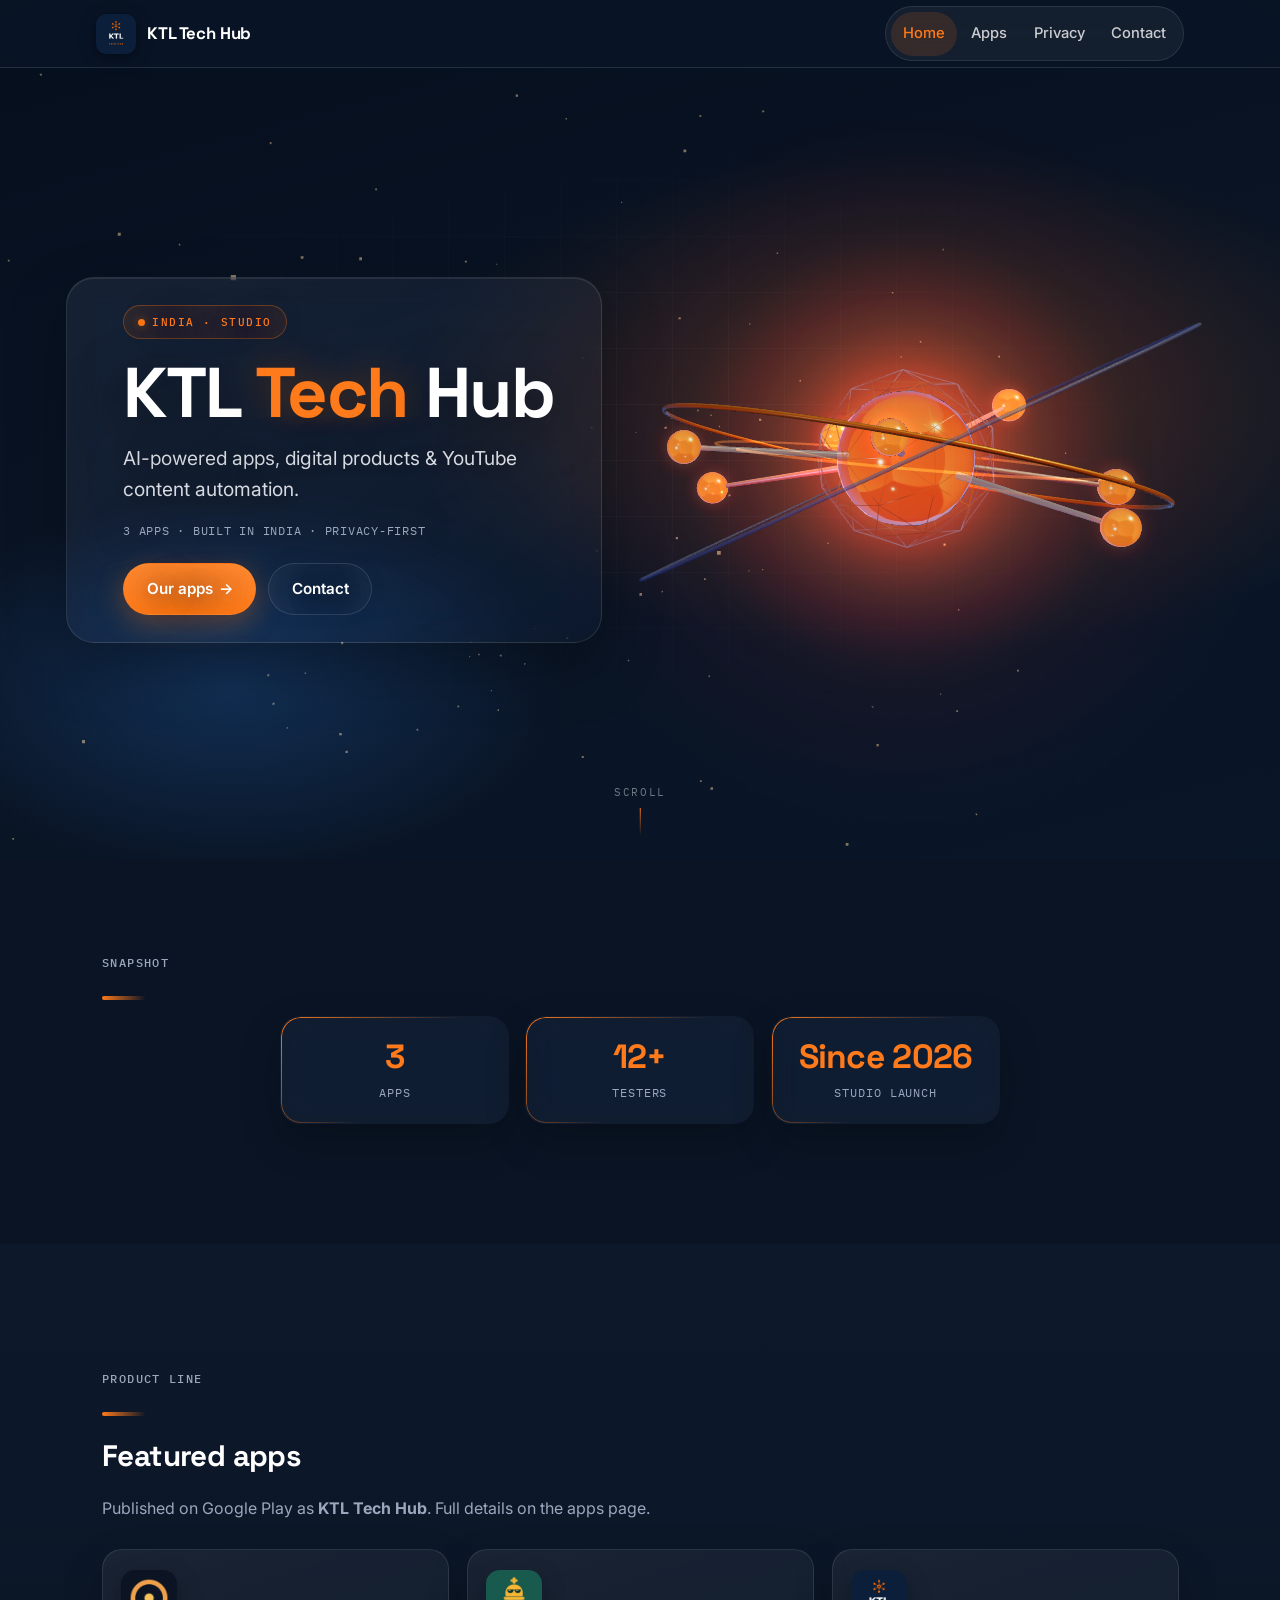
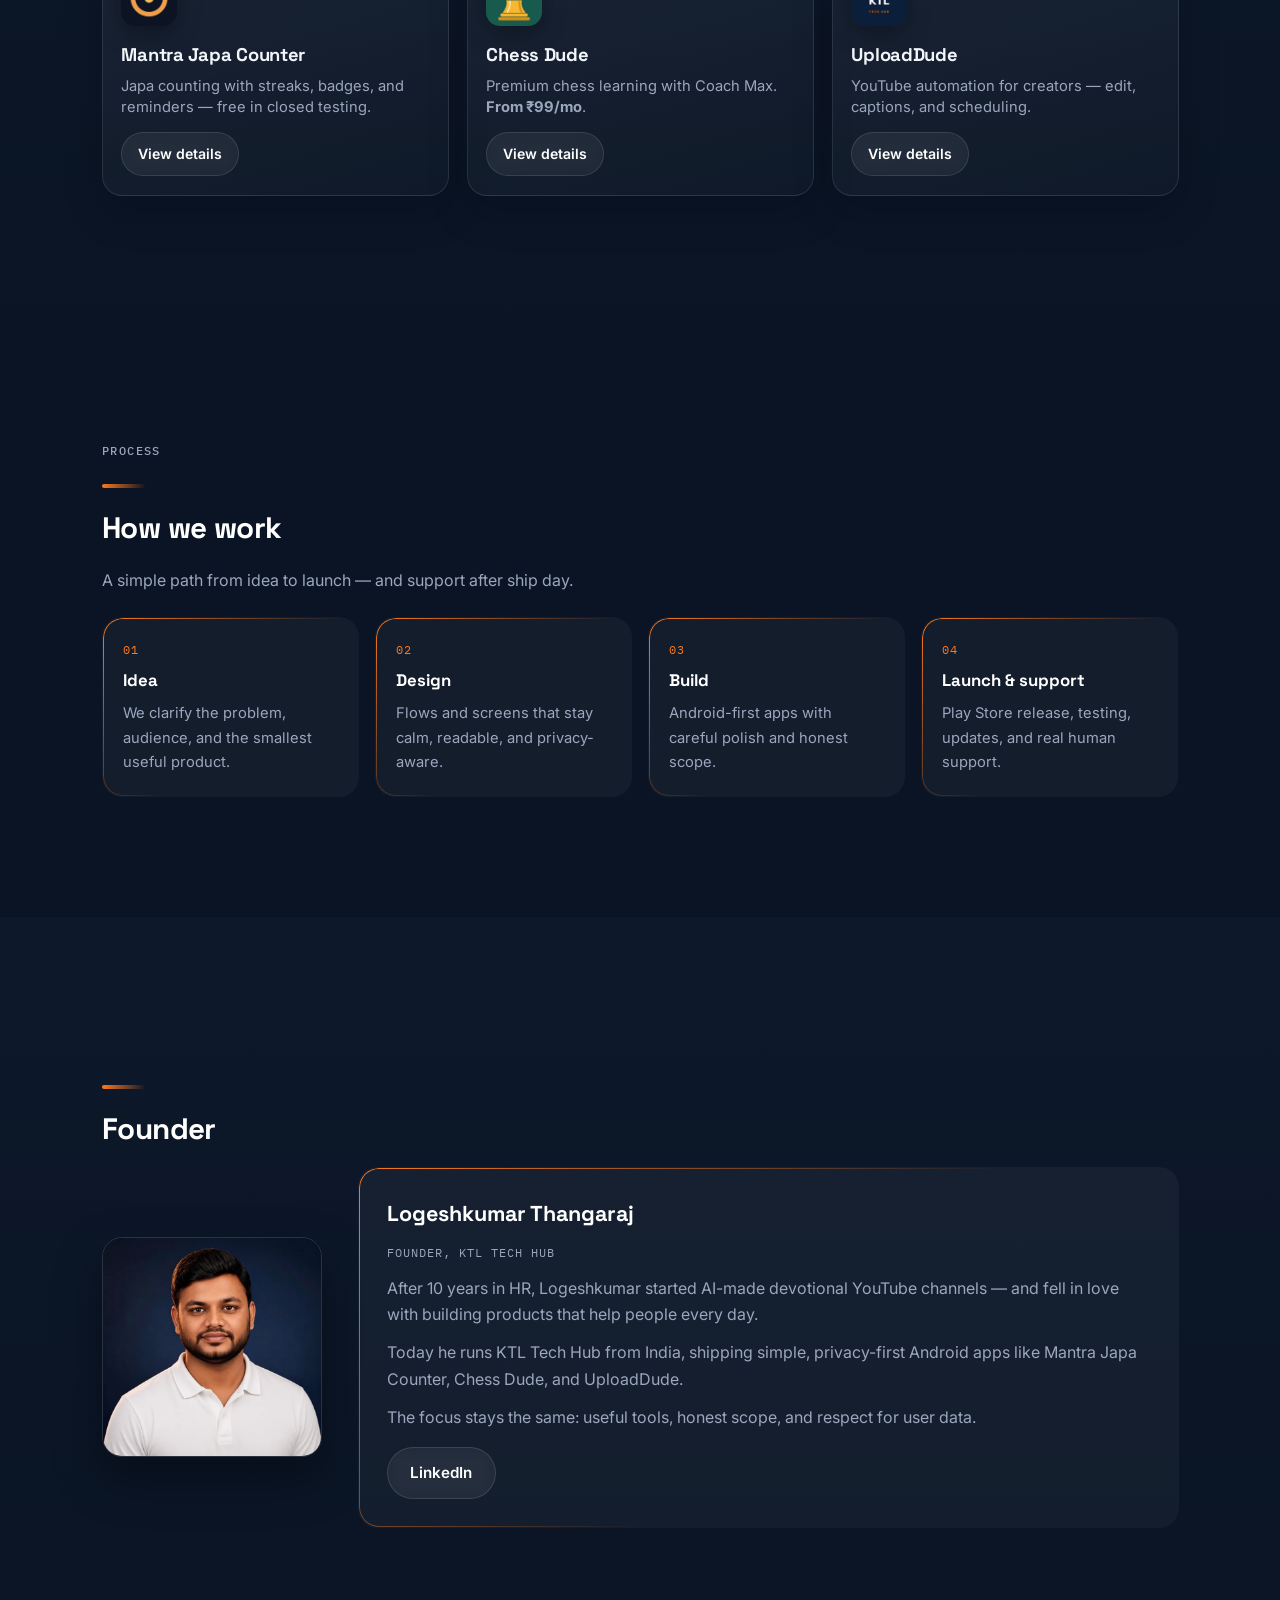
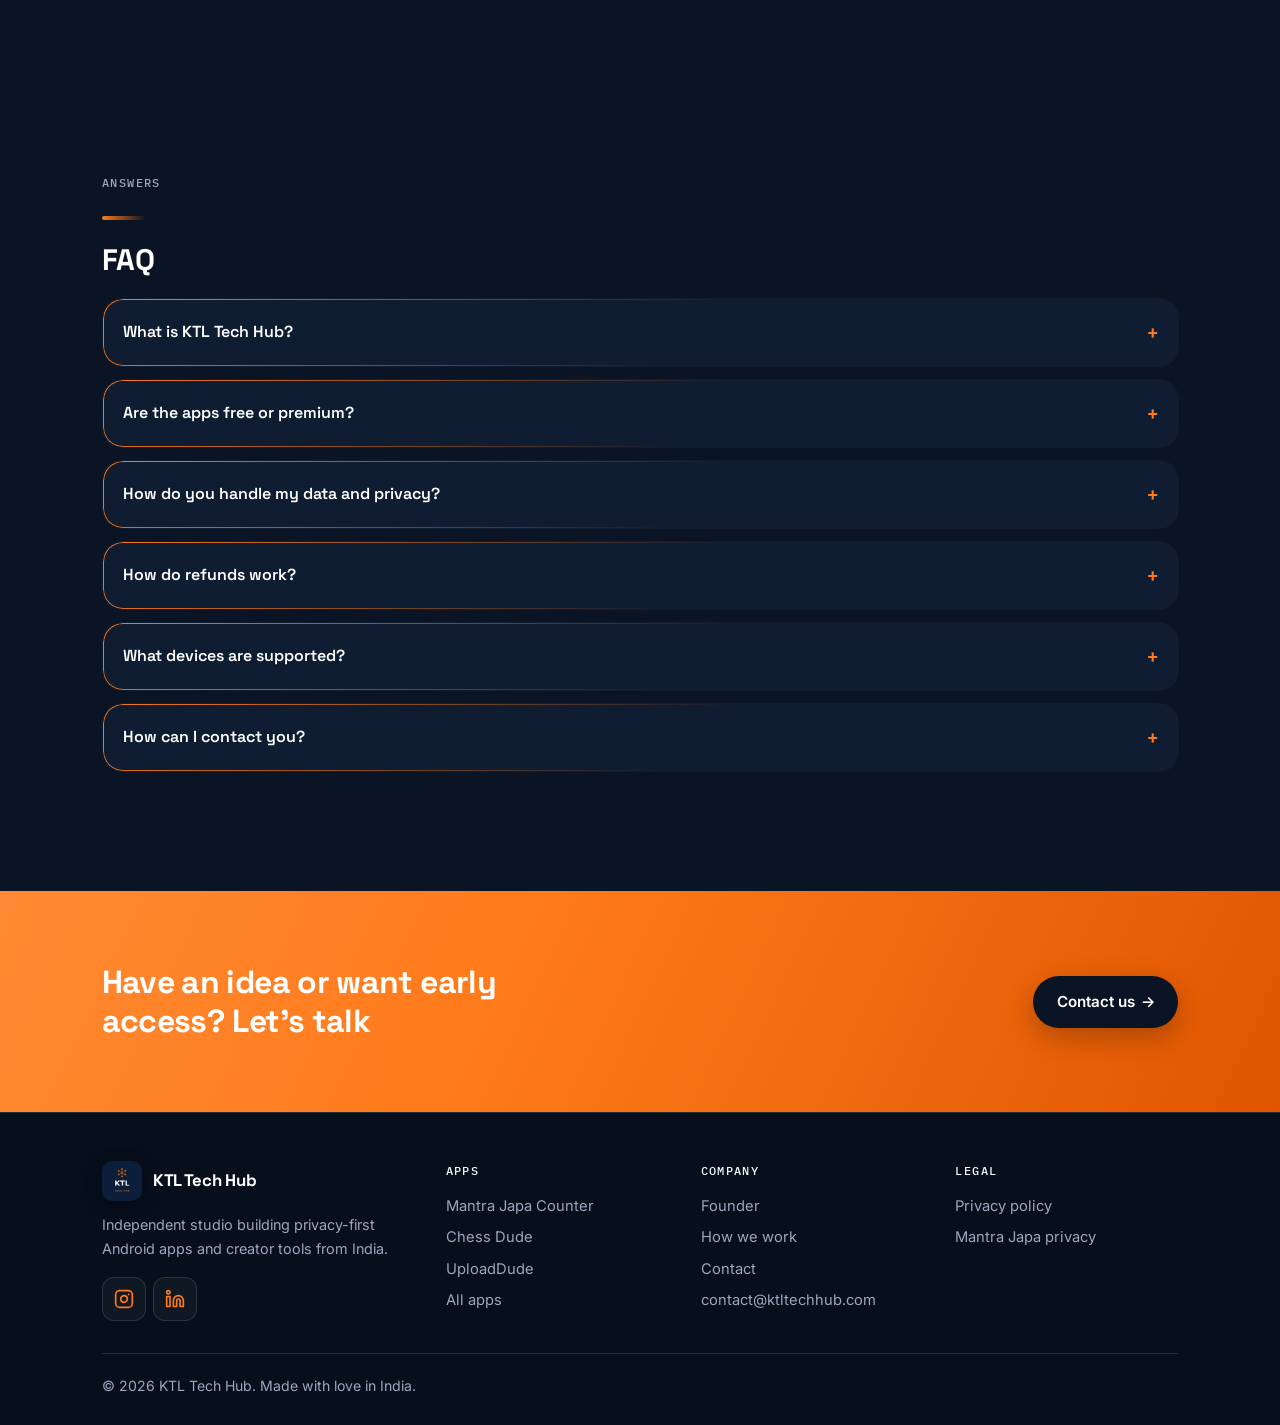
==== commit 0010c651: "Homepage fixes: mobile hero, hamburger, compact apps" ====
--- a/index.html
+++ b/index.html
@@ -89,7 +89,12 @@
         <img src="logo.png" width="40" height="40" alt="KTL Tech Hub logo">
         <span>KTL Tech Hub</span>
       </a>
-      <nav class="nav" aria-label="Primary">
+      <button class="nav-toggle" type="button" aria-label="Open menu" aria-expanded="false" aria-controls="primary-nav">
+        <span class="nav-toggle-bar" aria-hidden="true"></span>
+        <span class="nav-toggle-bar" aria-hidden="true"></span>
+        <span class="nav-toggle-bar" aria-hidden="true"></span>
+      </button>
+      <nav class="nav" id="primary-nav" aria-label="Primary">
         <a href="index.html" aria-current="page">Home</a>
         <a href="apps.html">Apps</a>
         <a href="privacy.html">Privacy</a>
@@ -126,10 +131,18 @@
       <div class="container">
         <p class="eyebrow reveal">Snapshot</p>
         <div class="accent-bar reveal" aria-hidden="true"></div>
-        <div class="stats-grid stats-grid--single">
+        <div class="stats-grid stats-grid--three">
+          <div class="stat-card reveal">
+            <div class="stat-value" data-count="3">3</div>
+            <div class="stat-label">Apps</div>
+          </div>
           <div class="stat-card reveal">
             <div class="stat-value" data-count="12+">12+</div>
-            <div class="stat-label">Testers · Mantra Japa closed testing</div>
+            <div class="stat-label">Testers</div>
+          </div>
+          <div class="stat-card reveal">
+            <div class="stat-value">Since 2026</div>
+            <div class="stat-label">Studio launch</div>
           </div>
         </div>
       </div>
@@ -141,128 +154,36 @@
         <p class="eyebrow reveal">Product line</p>
         <div class="accent-bar reveal" aria-hidden="true"></div>
         <h2 id="featured-heading" class="reveal">Featured apps</h2>
-        <p class="lead reveal reveal-delay-1">Published on Google Play as <strong>KTL Tech Hub</strong>.</p>
-
-        <!-- Mantra Japa Counter -->
-        <article class="feature-row reveal">
-          <div class="feature-media" aria-hidden="false">
-            <div class="phone">
-              <div class="phone-screen">
-                <img src="img/mantra-1.webp" width="780" height="1386" alt="Mantra Japa Counter app screenshot" loading="lazy">
-                <div class="phone-badge">
-                  <img src="icon-mantra-japa.png" width="36" height="36" alt="" loading="lazy">
-                  <span>Mantra Japa Counter</span>
-                </div>
-              </div>
-            </div>
-          </div>
-          <div class="feature-copy">
-            <span class="badge">Closed testing on Google Play</span>
-            <h3>Mantra Japa Counter</h3>
-            <p>Counts mantra japa — streaks, badges, reminders, and optional Google sign-in.</p>
-            <ul class="feature-list">
-              <li>
-                <svg class="icon-svg" viewBox="0 0 24 24" aria-hidden="true"><path d="M20 6 9 17l-5-5"/></svg>
-                <span>One-tap japa counting with streak tracking</span>
-              </li>
-              <li>
-                <svg class="icon-svg" viewBox="0 0 24 24" aria-hidden="true"><path d="M20 6 9 17l-5-5"/></svg>
-                <span>Reminders and badges to keep practice going</span>
-              </li>
-              <li>
-                <svg class="icon-svg" viewBox="0 0 24 24" aria-hidden="true"><path d="M20 6 9 17l-5-5"/></svg>
-                <span>Optional Google sign-in; privacy policy published</span>
-              </li>
-            </ul>
-            <p class="price-line">Free during testing, pricing at launch</p>
-            <a class="btn btn-primary" href="https://play.google.com/apps/testing/com.ktltechhub.mantrajapa" rel="noopener noreferrer">Join closed testing</a>
-            <p class="app-meta" style="margin-top:0.9rem;font-size:0.9rem;color:var(--muted)">
-              <a href="privacy.html">Privacy policy</a>
-            </p>
-          </div>
-        </article>
-
-        <!-- Chess Dude -->
-        <article class="feature-row feature-row--reverse reveal">
-          <div class="feature-media">
-            <div class="phone">
-              <div class="phone-screen">
-                <img src="img/chess-1.webp" width="780" height="1688" alt="Chess Dude home screen" loading="lazy">
-                <div class="phone-badge">
-                  <img src="icon-chess-dude.png" width="36" height="36" alt="" loading="lazy">
-                  <span>Chess Dude</span>
-                </div>
-              </div>
-            </div>
-          </div>
-          <div class="feature-copy">
-            <span class="badge badge-muted">Launching soon</span>
-            <h3>Chess Dude</h3>
-            <p>Premium chess learning with grandpa coach <strong>Coach Max</strong> — lessons, practice, and a friendly guide.</p>
-            <ul class="feature-list">
-              <li>
-                <svg class="icon-svg" viewBox="0 0 24 24" aria-hidden="true"><path d="M20 6 9 17l-5-5"/></svg>
-                <span>Guided lessons with Coach Max</span>
-              </li>
-              <li>
-                <svg class="icon-svg" viewBox="0 0 24 24" aria-hidden="true"><path d="M20 6 9 17l-5-5"/></svg>
-                <span>Practice modes built for everyday improvement</span>
-              </li>
-              <li>
-                <svg class="icon-svg" viewBox="0 0 24 24" aria-hidden="true"><path d="M20 6 9 17l-5-5"/></svg>
-                <span>Friendly, premium learning experience</span>
-              </li>
-            </ul>
-            <p class="price-line">
-              <strong>₹99/mo</strong> · <strong>₹599/yr</strong> · Lifetime <strong>₹3,750</strong>
-              (launch offer <strong>₹1,999</strong>)
-            </p>
-            <form class="notify-form" action="https://formspree.io/f/xnppoqgd" method="POST">
-              <input type="hidden" name="app" value="Chess Dude">
-              <label class="visually-hidden" for="notify-chess" style="position:absolute;width:1px;height:1px;overflow:hidden;clip:rect(0 0 0 0)">Email</label>
-              <input id="notify-chess" type="email" name="email" required placeholder="you@email.com" autocomplete="email">
-              <button class="btn btn-primary" type="submit">Notify me at launch</button>
-            </form>
-          </div>
-        </article>
-
-        <!-- UploadDude -->
-        <article class="feature-row reveal">
-          <div class="feature-media">
-            <div class="phone">
-              <div class="phone-screen" style="display:flex;align-items:center;justify-content:center;flex-direction:column;gap:0.75rem;padding:1.5rem;text-align:center">
-                <svg class="icon-svg" viewBox="0 0 24 24" aria-hidden="true" style="width:48px;height:48px"><path d="M12 16V4"/><path d="m8 8 4-4 4 4"/><path d="M20 16v2a2 2 0 0 1-2 2H6a2 2 0 0 1-2-2v-2"/></svg>
-                <span style="font-family:var(--font-display);font-weight:700;color:var(--text)">UploadDude</span>
-                <span style="font-size:0.85rem;color:var(--muted)">Coming soon</span>
-              </div>
-            </div>
-          </div>
-          <div class="feature-copy">
-            <span class="badge badge-muted">Coming soon</span>
-            <h3>UploadDude</h3>
-            <p>YouTube automation for creators — auto-edit, captions, and scheduling in one Dude-family app.</p>
-            <ul class="feature-list">
-              <li>
-                <svg class="icon-svg" viewBox="0 0 24 24" aria-hidden="true"><path d="M20 6 9 17l-5-5"/></svg>
-                <span>Auto-edit helpers for faster uploads</span>
-              </li>
-              <li>
-                <svg class="icon-svg" viewBox="0 0 24 24" aria-hidden="true"><path d="M20 6 9 17l-5-5"/></svg>
-                <span>Captions built for creator workflows</span>
-              </li>
-              <li>
-                <svg class="icon-svg" viewBox="0 0 24 24" aria-hidden="true"><path d="M20 6 9 17l-5-5"/></svg>
-                <span>Scheduling so you publish on time</span>
-              </li>
-            </ul>
-            <form class="notify-form" action="https://formspree.io/f/xnppoqgd" method="POST">
-              <input type="hidden" name="app" value="UploadDude">
-              <label class="visually-hidden" for="notify-upload" style="position:absolute;width:1px;height:1px;overflow:hidden;clip:rect(0 0 0 0)">Email</label>
-              <input id="notify-upload" type="email" name="email" required placeholder="you@email.com" autocomplete="email">
-              <button class="btn btn-primary" type="submit">Notify me</button>
-            </form>
-          </div>
-        </article>
+        <p class="lead reveal reveal-delay-1">Published on Google Play as <strong>KTL Tech Hub</strong>. Full details on the apps page.</p>
+
+        <div class="apps-compact-grid">
+          <article class="app-compact-card reveal">
+            <img class="app-compact-icon" src="icon-mantra-japa.png" width="56" height="56" alt="" loading="lazy">
+            <div class="app-compact-body">
+              <h3>Mantra Japa Counter</h3>
+              <p>Japa counting with streaks, badges, and reminders — free in closed testing.</p>
+            </div>
+            <a class="btn btn-ghost app-compact-cta" href="apps.html#mantra-japa">View details</a>
+          </article>
+
+          <article class="app-compact-card reveal">
+            <img class="app-compact-icon" src="icon-chess-dude.png" width="56" height="56" alt="" loading="lazy">
+            <div class="app-compact-body">
+              <h3>Chess Dude</h3>
+              <p>Premium chess learning with Coach Max. <strong>From ₹99/mo</strong>.</p>
+            </div>
+            <a class="btn btn-ghost app-compact-cta" href="apps.html#chess-dude">View details</a>
+          </article>
+
+          <article class="app-compact-card reveal">
+            <img class="app-compact-icon" src="logo.png" width="56" height="56" alt="" loading="lazy">
+            <div class="app-compact-body">
+              <h3>UploadDude</h3>
+              <p>YouTube automation for creators — edit, captions, and scheduling.</p>
+            </div>
+            <a class="btn btn-ghost app-compact-cta" href="apps.html#uploaddude">View details</a>
+          </article>
+        </div>
       </div>
     </section>
 
--- a/styles.css
+++ b/styles.css
@@ -99,15 +99,16 @@
   border-bottom: 1px solid var(--glass-border);
 }
 .header-inner {
+  position: relative;
   display: flex;
   align-items: center;
   justify-content: space-between;
   gap: 1rem;
-  flex-wrap: wrap;
+  flex-wrap: nowrap;
   width: 100%;
   max-width: var(--max);
   margin: 0 auto;
-  padding: 0 1.35rem;
+  padding: 0 1rem;
 }
 .brand {
   display: flex;
@@ -119,6 +120,13 @@
   font-weight: 700;
   font-size: 1.05rem;
   letter-spacing: -0.01em;
+  min-width: 0;
+  flex: 1 1 auto;
+}
+.brand span {
+  white-space: nowrap;
+  overflow: hidden;
+  text-overflow: ellipsis;
 }
 .brand:hover { text-decoration: none; opacity: 0.95; }
 .brand img {
@@ -155,6 +163,37 @@
   text-decoration: none;
 }
 .nav a[aria-current="page"] { color: var(--orange); }
+
+.nav-toggle {
+  display: none;
+  flex-direction: column;
+  justify-content: center;
+  gap: 5px;
+  width: 44px;
+  height: 44px;
+  padding: 10px;
+  margin: 0;
+  border: 1px solid rgba(255,255,255,0.14);
+  border-radius: 12px;
+  background: rgba(255,255,255,0.06);
+  cursor: pointer;
+  flex-shrink: 0;
+}
+.nav-toggle-bar {
+  display: block;
+  width: 18px;
+  height: 2px;
+  border-radius: 2px;
+  background: var(--white);
+  transition: transform 0.2s var(--ease), opacity 0.2s;
+}
+.nav-toggle[aria-expanded="true"] .nav-toggle-bar:nth-child(1) {
+  transform: translateY(7px) rotate(45deg);
+}
+.nav-toggle[aria-expanded="true"] .nav-toggle-bar:nth-child(2) { opacity: 0; }
+.nav-toggle[aria-expanded="true"] .nav-toggle-bar:nth-child(3) {
+  transform: translateY(-7px) rotate(-45deg);
+}
 
 main { flex: 1; position: relative; }
 
@@ -241,12 +280,15 @@
 }
 .hero h1 {
   margin: 0 0 0.75rem;
-  font-size: clamp(40px, 6.5vw, 80px);
+  font-size: clamp(40px, 3.2vw + 28px, 80px);
   letter-spacing: -0.02em;
   line-height: 1.05;
   font-weight: 700;
   color: var(--white);
   text-shadow: 0 10px 48px rgba(0, 0, 0, 0.5);
+}
+@media (min-width: 900px) {
+  .hero h1 { font-size: clamp(64px, 5.5vw, 80px); }
 }
 .hero h1 .accent {
   color: var(--orange);
@@ -404,7 +446,7 @@
 .hero-static-mode .hero-canvas,
 .hero-static-mode .hero-fallback { display: none !important; }
 @media (max-width: 767px) {
-  .hero-static { object-position: center top; opacity: 0.55; }
+  .hero-static { object-position: center center; opacity: 0.72; }
 }
 
 /* Stats strip */
@@ -415,6 +457,7 @@
 }
 @media (min-width: 900px) {
   .stats-grid { grid-template-columns: repeat(4, 1fr); }
+  .stats-grid--three { grid-template-columns: repeat(3, minmax(0, 1fr)); }
 }
 .stat-card {
   padding: 1.35rem 1.25rem; text-align: center;
@@ -724,9 +767,45 @@
 }
 
 @media (max-width: 720px) {
+  .header-inner {
+    flex-wrap: nowrap;
+    align-items: center;
+    gap: 0.65rem;
+    padding: 0 1rem;
+  }
+  .brand { flex: 1 1 auto; min-width: 0; max-width: calc(100% - 56px); }
+  .brand span { font-size: 0.98rem; }
+  .nav-toggle { display: inline-flex; }
+  .nav {
+    display: none;
+    position: absolute;
+    top: calc(var(--header-h) + 0.35rem);
+    left: 1rem; right: 1rem;
+    flex-direction: column;
+    flex-wrap: nowrap;
+    gap: 0.2rem;
+    max-width: none;
+    overflow: visible;
+    padding: 0.55rem;
+    border-radius: 16px;
+    background: rgba(8, 16, 30, 0.96);
+    border: 1px solid rgba(255,255,255,0.12);
+    box-shadow: 0 20px 50px rgba(0,0,0,0.45);
+    z-index: 90;
+  }
+  .nav.is-open { display: flex; }
+  .nav a {
+    white-space: nowrap;
+    font-size: 0.95rem;
+    justify-content: flex-start;
+    padding: 0.7rem 0.9rem;
+    border-radius: 12px;
+  }
+  .site-header { overflow: visible; }
   .hero-content {
-    margin-left: auto; margin-right: auto; text-align: center;
-    max-width: 100%; text-shadow: none;
+    margin-left: 16px; margin-right: 16px; text-align: center;
+    max-width: calc(100% - 32px); text-shadow: none;
+    box-sizing: border-box;
   }
   .hero-content::before { display: none; }
   .hero-content {
@@ -736,12 +815,17 @@
     backdrop-filter: blur(14px) saturate(130%);
   }
   .hero-cta, .notify-form { justify-content: center; }
-  .hero { min-height: 640px; padding-top: 2rem; align-items: flex-start; }
+  .hero { min-height: 640px; padding-top: 2rem; align-items: flex-start; padding-left: 0; padding-right: 0; }
   .hero h1 { font-size: 40px; }
-  .nav { max-width: calc(100vw - 7rem); overflow-x: auto; flex-wrap: nowrap; }
-  .nav a { white-space: nowrap; font-size: 0.82rem; }
   .app-card { grid-template-columns: 1fr; justify-items: center; text-align: center; }
   .cta-band .container { flex-direction: column; text-align: center; }
+}
+
+@media (max-width: 360px) {
+  .brand span { font-size: 0.9rem; }
+  .hero-content { margin-left: 16px; margin-right: 16px; max-width: calc(100% - 32px); }
+  .stat-value { font-size: 1.35rem; }
+  .app-compact-card { padding: 1.05rem 0.95rem; }
 }
 
 /* FAQ smooth open */
@@ -1038,7 +1122,16 @@
   text-underline-offset: 0.18em;
 }
 
-.stats-grid--single { grid-template-columns: 1fr; max-width: 360px; }
+.stats-grid--single { grid-template-columns: 1fr; max-width: 360px; margin-inline: auto; }
+.stats-grid--three {
+  grid-template-columns: repeat(3, minmax(0, 1fr));
+  max-width: 720px;
+  margin-inline: auto;
+  justify-items: stretch;
+}
+@media (max-width: 560px) {
+  .stats-grid--three { grid-template-columns: 1fr; max-width: 280px; }
+}
 .founder-title {
   margin: -0.25rem 0 0.85rem;
   font-family: var(--font-mono);
@@ -1047,3 +1140,49 @@
   text-transform: uppercase;
   color: var(--accent);
 }
+
+
+/* Homepage compact featured apps */
+.apps-compact-grid {
+  display: grid;
+  gap: 1rem;
+  grid-template-columns: 1fr;
+  margin-top: 1.75rem;
+}
+@media (min-width: 720px) {
+  .apps-compact-grid { grid-template-columns: repeat(3, minmax(0, 1fr)); gap: 1.15rem; }
+}
+.app-compact-card {
+  display: flex;
+  flex-direction: column;
+  gap: 0.85rem;
+  padding: 1.25rem 1.15rem 1.2rem;
+  border-radius: 20px;
+  background: linear-gradient(160deg, rgba(255,255,255,0.06), rgba(255,255,255,0.02));
+  border: 1px solid rgba(255,255,255,0.1);
+  box-shadow: 0 16px 40px rgba(0,0,0,0.2);
+  min-width: 0;
+}
+.app-compact-icon {
+  width: 56px; height: 56px;
+  border-radius: 14px;
+  object-fit: contain;
+  box-shadow: 0 8px 24px rgba(0,0,0,0.3);
+}
+.app-compact-body h3 {
+  margin: 0 0 0.35rem;
+  font-size: 1.15rem;
+  letter-spacing: -0.015em;
+}
+.app-compact-body p {
+  margin: 0;
+  font-size: 0.92rem;
+  color: var(--muted);
+  line-height: 1.45;
+}
+.app-compact-cta {
+  margin-top: auto;
+  align-self: flex-start;
+  padding: 0.55rem 1rem;
+  font-size: 0.88rem;
+}
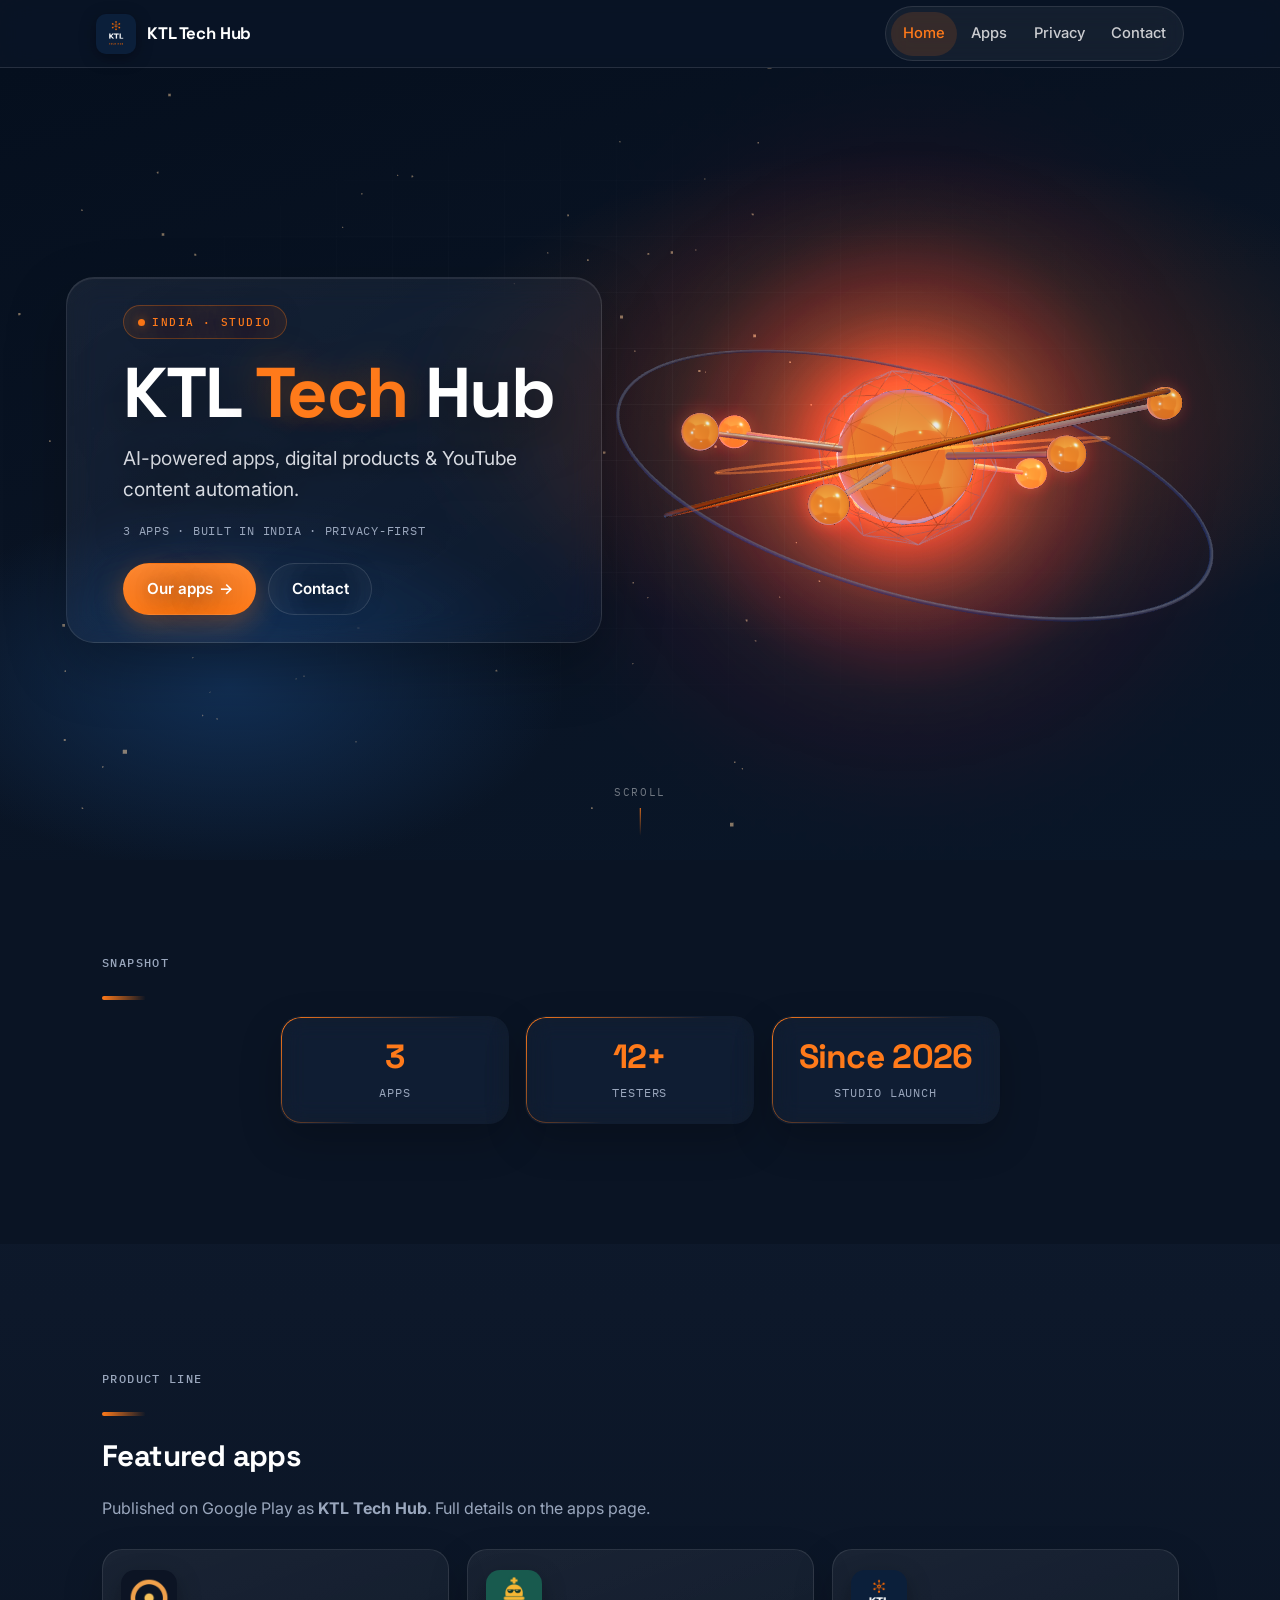
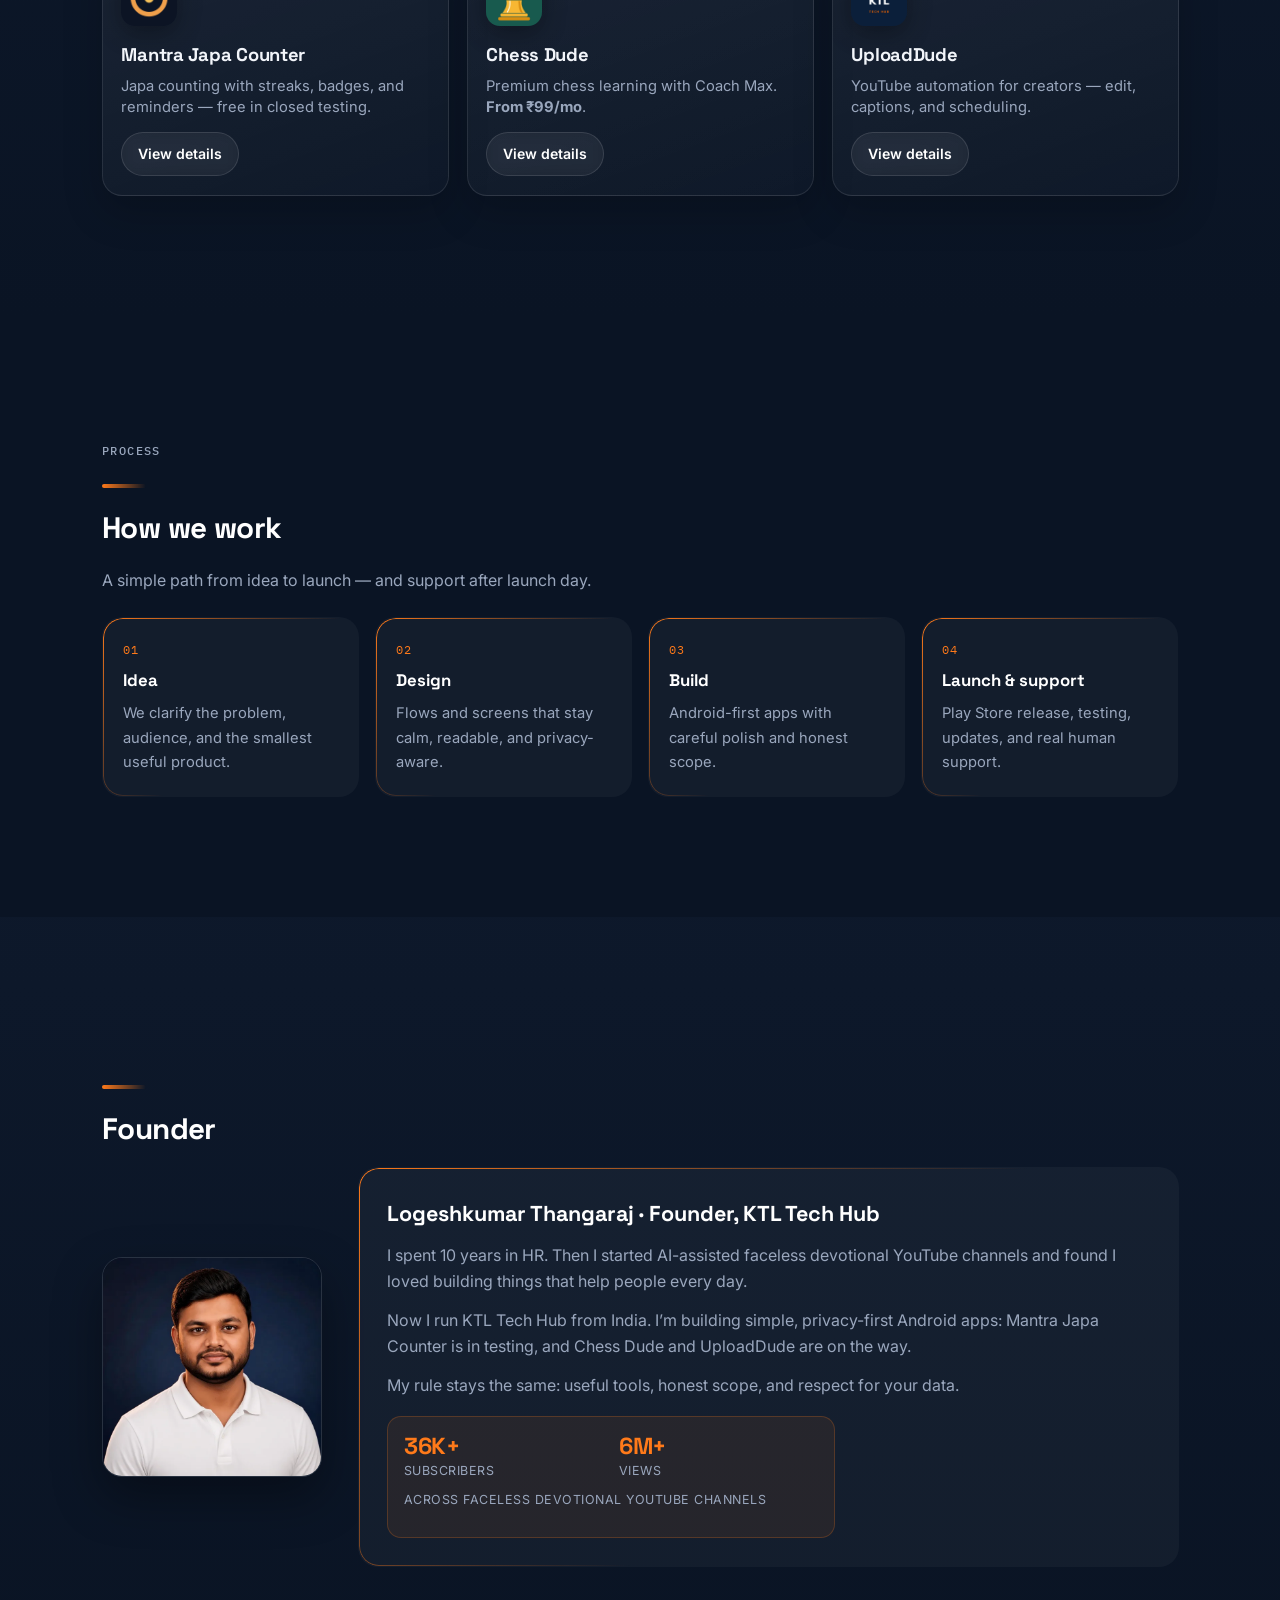
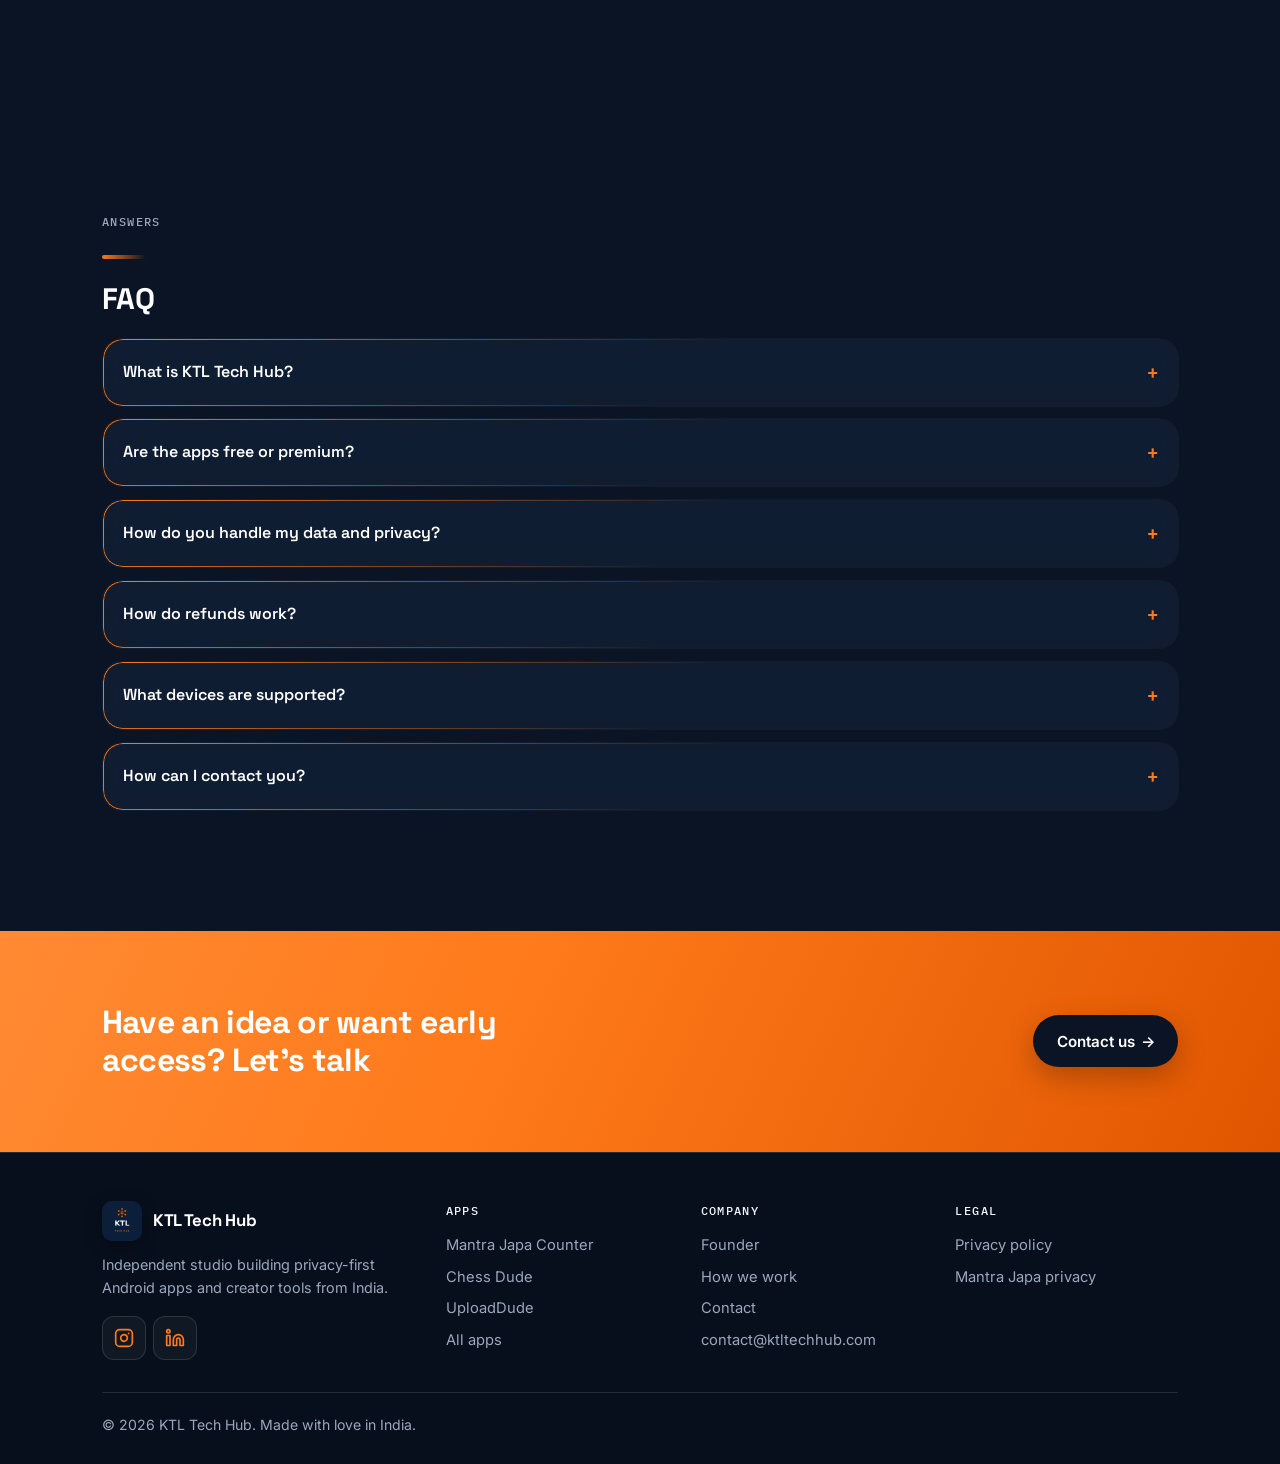
==== commit f20cc987: "Founder copy, stats, gallery polish" ====
--- a/index.html
+++ b/index.html
@@ -193,7 +193,7 @@
         <p class="eyebrow reveal">Process</p>
         <div class="accent-bar reveal" aria-hidden="true"></div>
         <h2 id="how-heading" class="reveal">How we work</h2>
-        <p class="lead reveal reveal-delay-1">A simple path from idea to launch — and support after ship day.</p>
+        <p class="lead reveal reveal-delay-1">A simple path from idea to launch — and support after launch day.</p>
         <ol class="timeline">
           <li class="timeline-step reveal">
             <div class="step-num">01</div>
@@ -228,13 +228,20 @@
         <div class="founder-grid reveal reveal-delay-1">
           <img class="founder-photo" src="img/founder.webp" width="640" height="640" alt="Logeshkumar Thangaraj, Founder of KTL Tech Hub" loading="lazy">
           <div class="founder-card">
-            <h3>Logeshkumar Thangaraj</h3>
-            <p class="founder-title">Founder, KTL Tech Hub</p>
-            <p>After 10 years in HR, Logeshkumar started AI-made devotional YouTube channels — and fell in love with building products that help people every day.</p>
-            <p>Today he runs KTL Tech Hub from India, shipping simple, privacy-first Android apps like Mantra Japa Counter, Chess Dude, and UploadDude.</p>
-            <p>The focus stays the same: useful tools, honest scope, and respect for user data.</p>
-            <div class="founder-links">
-              <a class="btn btn-ghost" href="https://www.linkedin.com/company/ktl-tech-hub" rel="noopener noreferrer">LinkedIn</a>
+            <h3>Logeshkumar Thangaraj · Founder, KTL Tech Hub</h3>
+            <p>I spent 10 years in HR. Then I started AI-assisted faceless devotional YouTube channels and found I loved building things that help people every day.</p>
+            <p>Now I run KTL Tech Hub from India. I’m building simple, privacy-first Android apps: Mantra Japa Counter is in testing, and Chess Dude and UploadDude are on the way.</p>
+            <p>My rule stays the same: useful tools, honest scope, and respect for your data.</p>
+            <div class="founder-stats" aria-label="YouTube reach across faceless devotional channels">
+              <div class="founder-stat">
+                <div class="founder-stat-value">36K+</div>
+                <div class="founder-stat-label">subscribers</div>
+              </div>
+              <div class="founder-stat">
+                <div class="founder-stat-value">6M+</div>
+                <div class="founder-stat-label">views</div>
+              </div>
+              <p class="founder-stats-context">across faceless devotional YouTube channels</p>
             </div>
           </div>
         </div>
--- a/styles.css
+++ b/styles.css
@@ -917,11 +917,16 @@
   display: block;
 }
 .shot-hint {
-  margin: 0 0 0.5rem;
+  display: none;
+  margin: 0.65rem 0 0;
+  text-align: center;
   font-size: 0.8rem;
   color: var(--muted);
   font-family: var(--font-mono);
   letter-spacing: 0.04em;
+}
+@media (max-width: 767px) {
+  .shot-hint { display: block; }
 }
 
 /* Behind the scenes card */
@@ -1186,3 +1191,42 @@
   padding: 0.55rem 1rem;
   font-size: 0.88rem;
 }
+
+
+.founder-stats {
+  margin-top: 1.15rem;
+  padding: 0.95rem 1rem 1rem;
+  border-radius: 14px;
+  background: rgba(255,122,26,0.08);
+  border: 1px solid rgba(255,122,26,0.22);
+  max-width: 28rem;
+  display: grid;
+  grid-template-columns: 1fr 1fr;
+  gap: 0.75rem 1rem;
+}
+.founder-stat { min-width: 0; }
+.founder-stat-value {
+  font-family: var(--font-display);
+  font-weight: 700;
+  font-size: 1.45rem;
+  letter-spacing: -0.02em;
+  color: var(--accent);
+  line-height: 1.15;
+}
+.founder-stat-label {
+  margin-top: 0.25rem;
+  font-size: 0.78rem;
+  letter-spacing: 0.04em;
+  text-transform: uppercase;
+  color: var(--muted);
+  line-height: 1.35;
+}
+.founder-stats-context {
+  grid-column: 1 / -1;
+  margin: 0.15rem 0 0;
+  font-size: 0.78rem;
+  letter-spacing: 0.04em;
+  text-transform: uppercase;
+  color: var(--muted);
+  line-height: 1.35;
+}
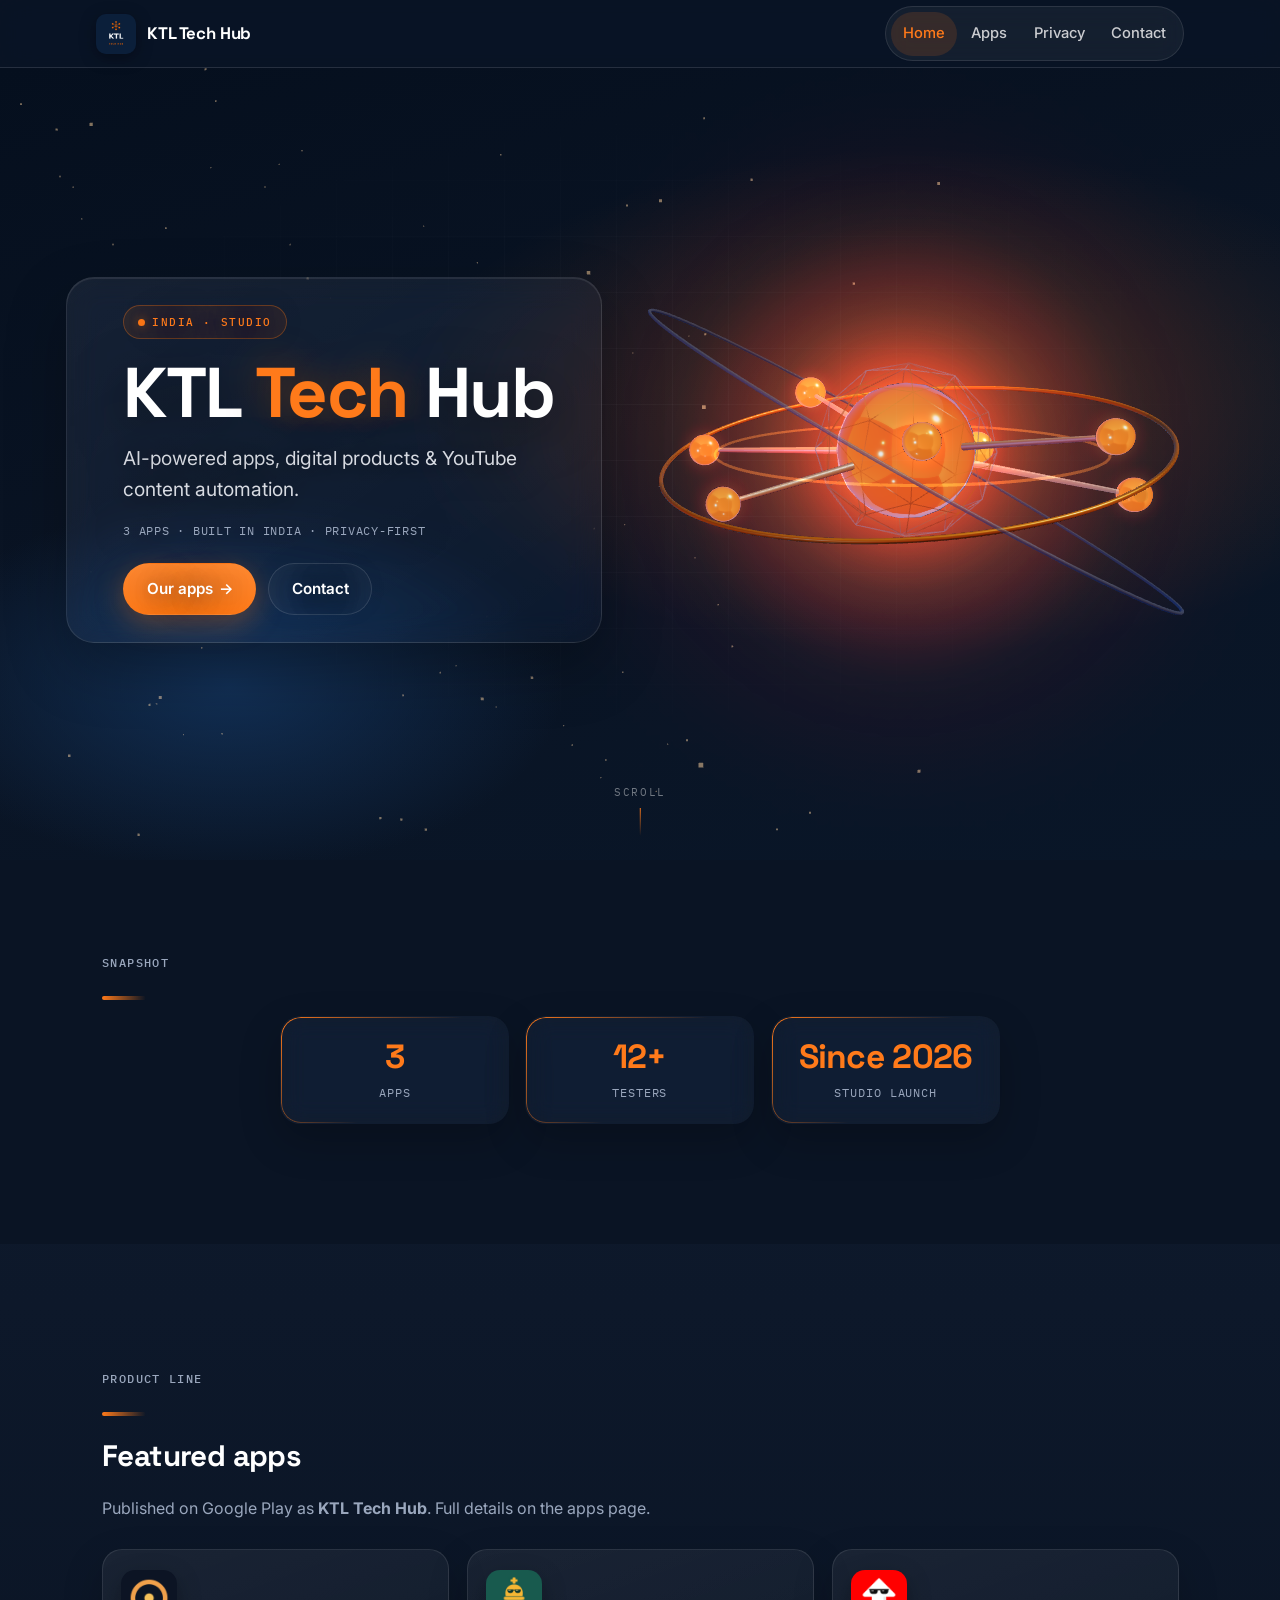
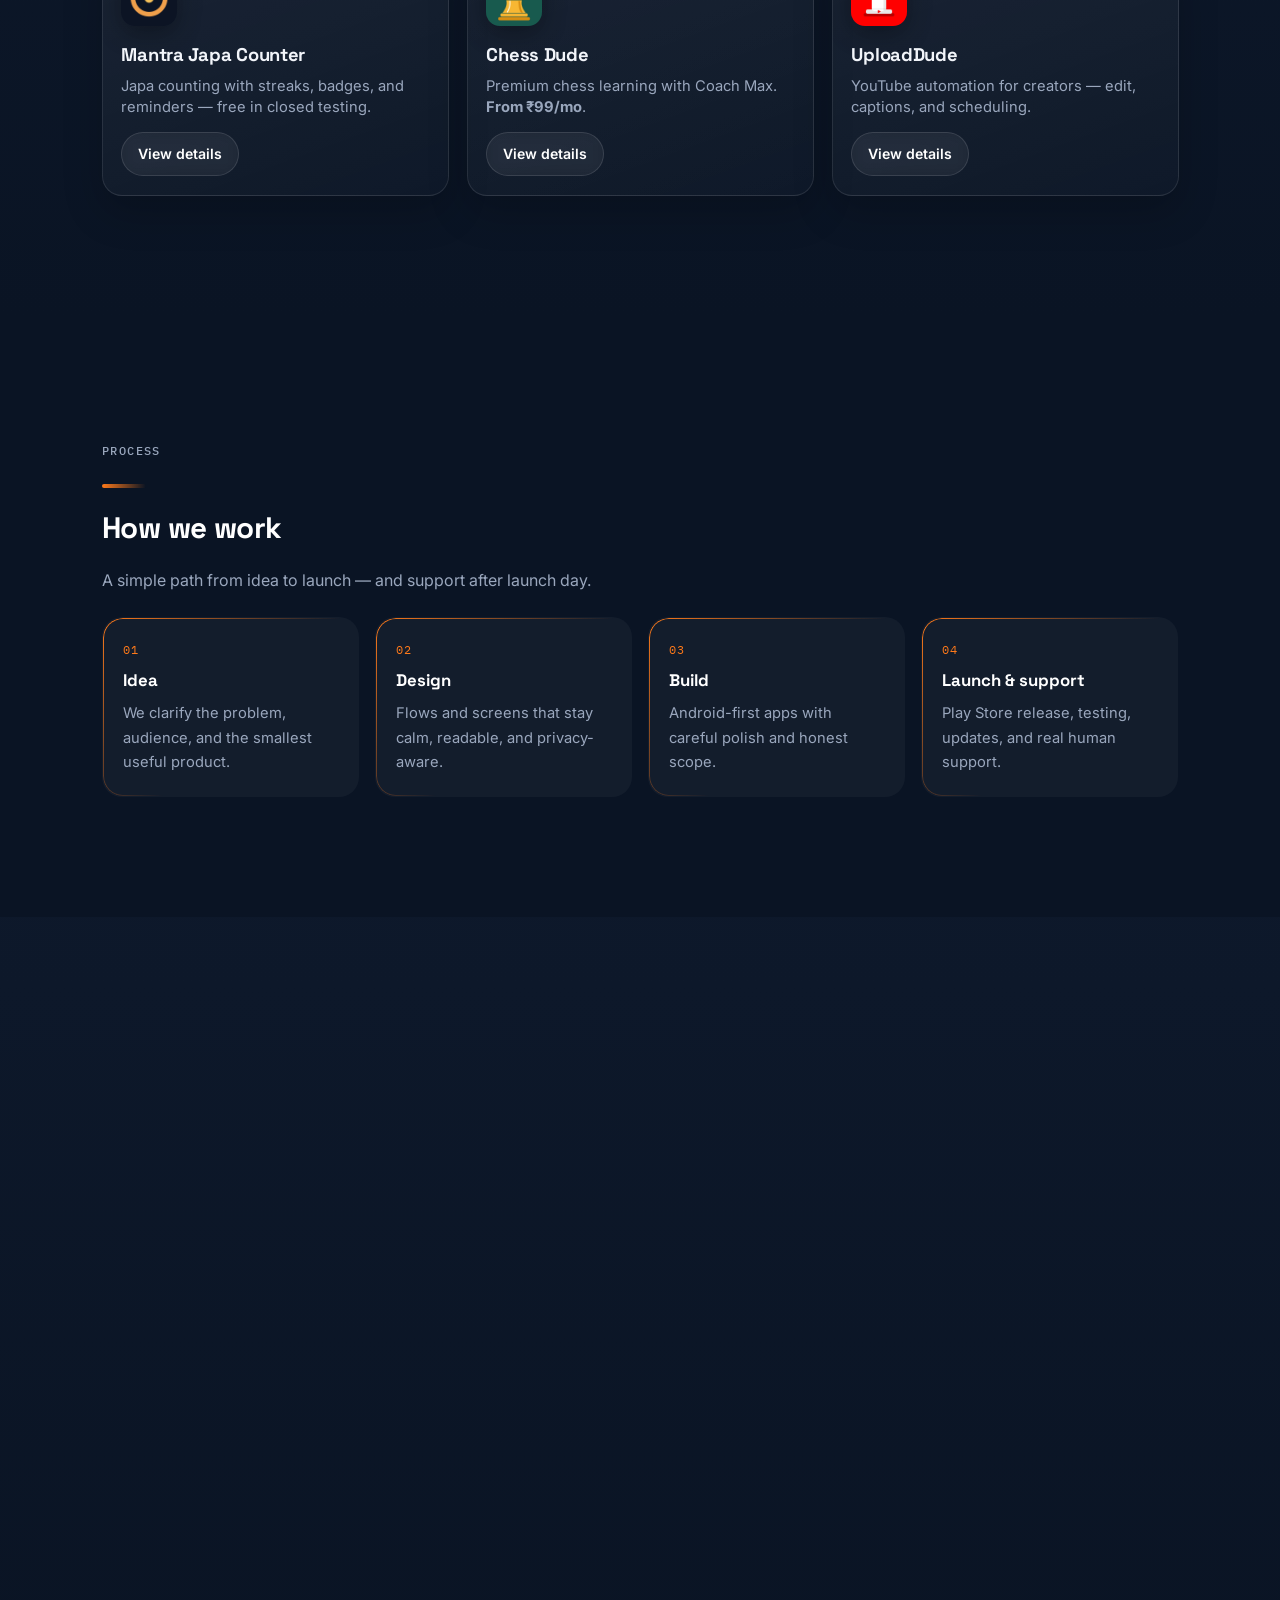
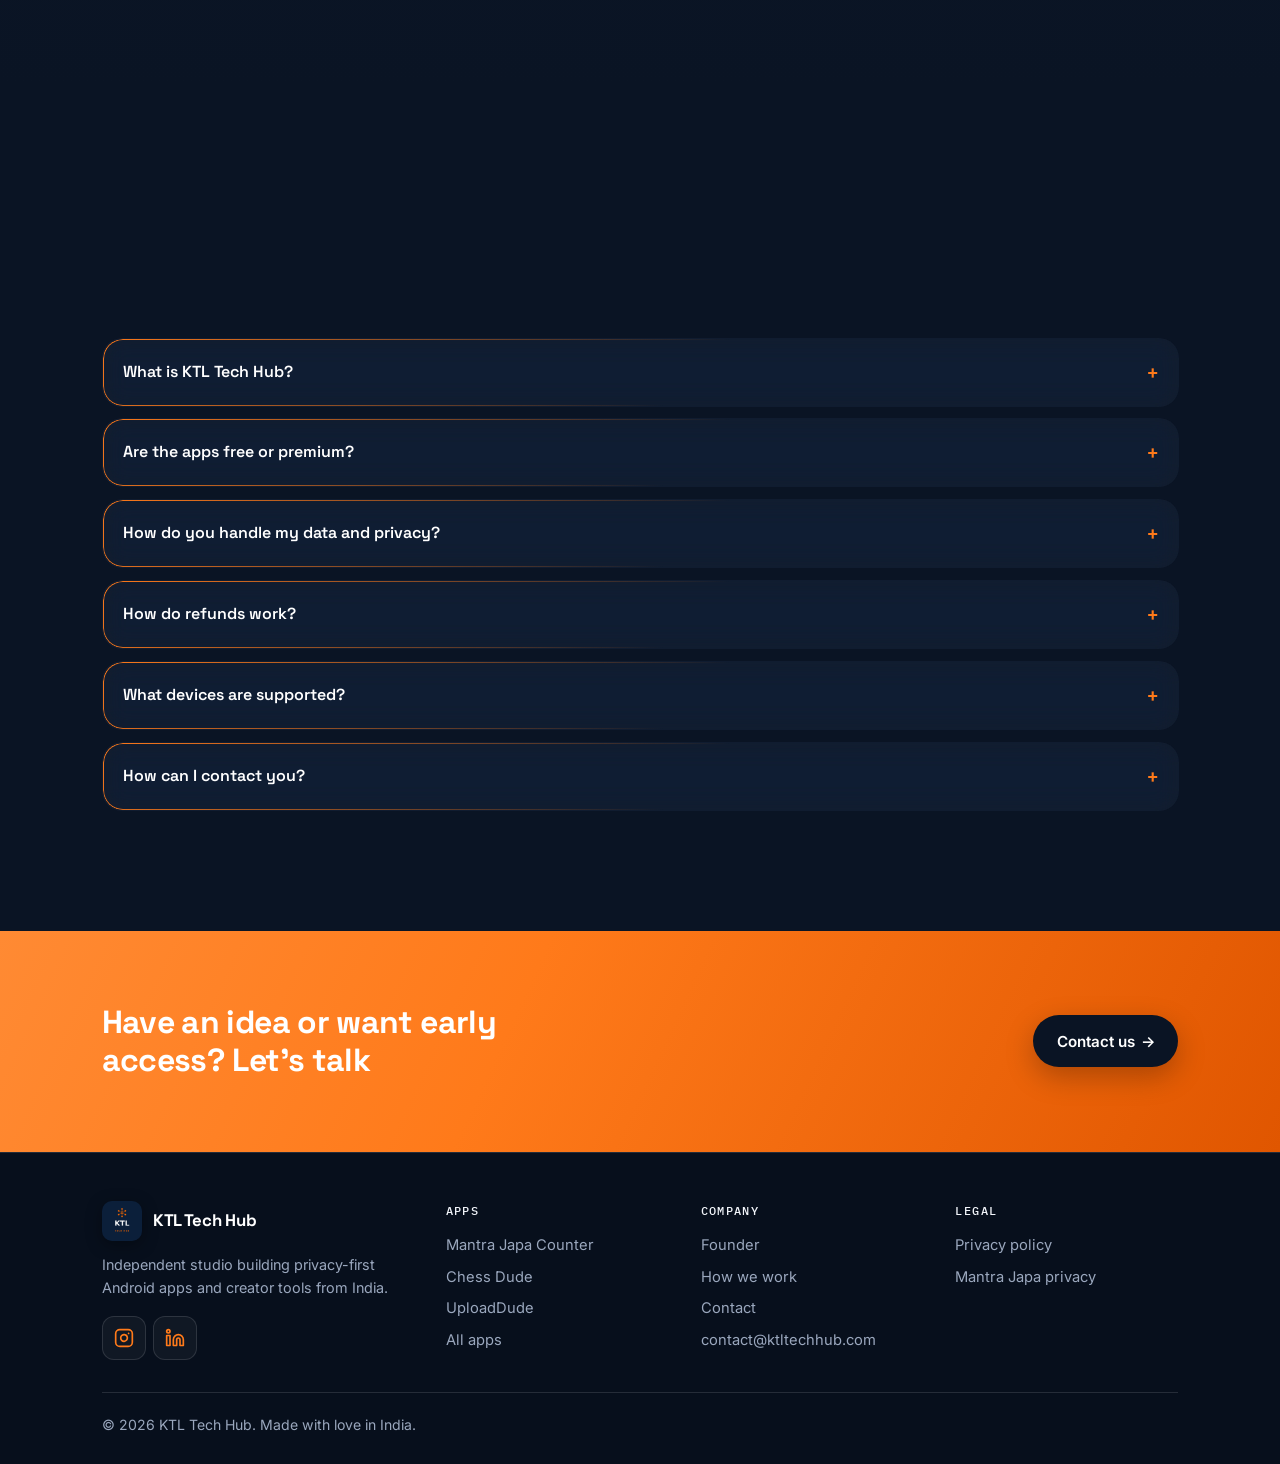
==== commit a6ce0a98: "Add UploadDude icon" ====
--- a/index.html
+++ b/index.html
@@ -62,6 +62,7 @@
         "name": "UploadDude",
         "applicationCategory": "MultimediaApplication",
         "operatingSystem": "Android",
+        "image": "https://ktltechhub.com/icon-uploaddude.png",
         "offers": {
           "@type": "Offer",
           "price": "0",
@@ -176,7 +177,7 @@
           </article>
 
           <article class="app-compact-card reveal">
-            <img class="app-compact-icon" src="logo.png" width="56" height="56" alt="" loading="lazy">
+            <img class="app-compact-icon" src="icon-uploaddude.png" width="56" height="56" alt="" loading="lazy">
             <div class="app-compact-body">
               <h3>UploadDude</h3>
               <p>YouTube automation for creators — edit, captions, and scheduling.</p>
--- a/styles.css
+++ b/styles.css
@@ -983,6 +983,21 @@
   display: flex; align-items: center; justify-content: space-between; gap: 0.4rem;
   margin-top: 0.55rem;
 }
+.ud-mock-brand {
+  display: flex; align-items: center; gap: 0.45rem; min-width: 0;
+}
+.phone-screen .ud-mock-icon,
+.ud-mock-icon {
+  width: 28px !important;
+  height: 28px !important;
+  border-radius: 7px;
+  object-fit: contain;
+  object-position: center;
+  flex-shrink: 0;
+  background: transparent;
+  box-shadow: 0 4px 12px rgba(0,0,0,0.35);
+}
+
 .ud-mock-title {
   font-family: var(--font-display); font-weight: 700; font-size: 0.85rem; color: var(--white);
 }
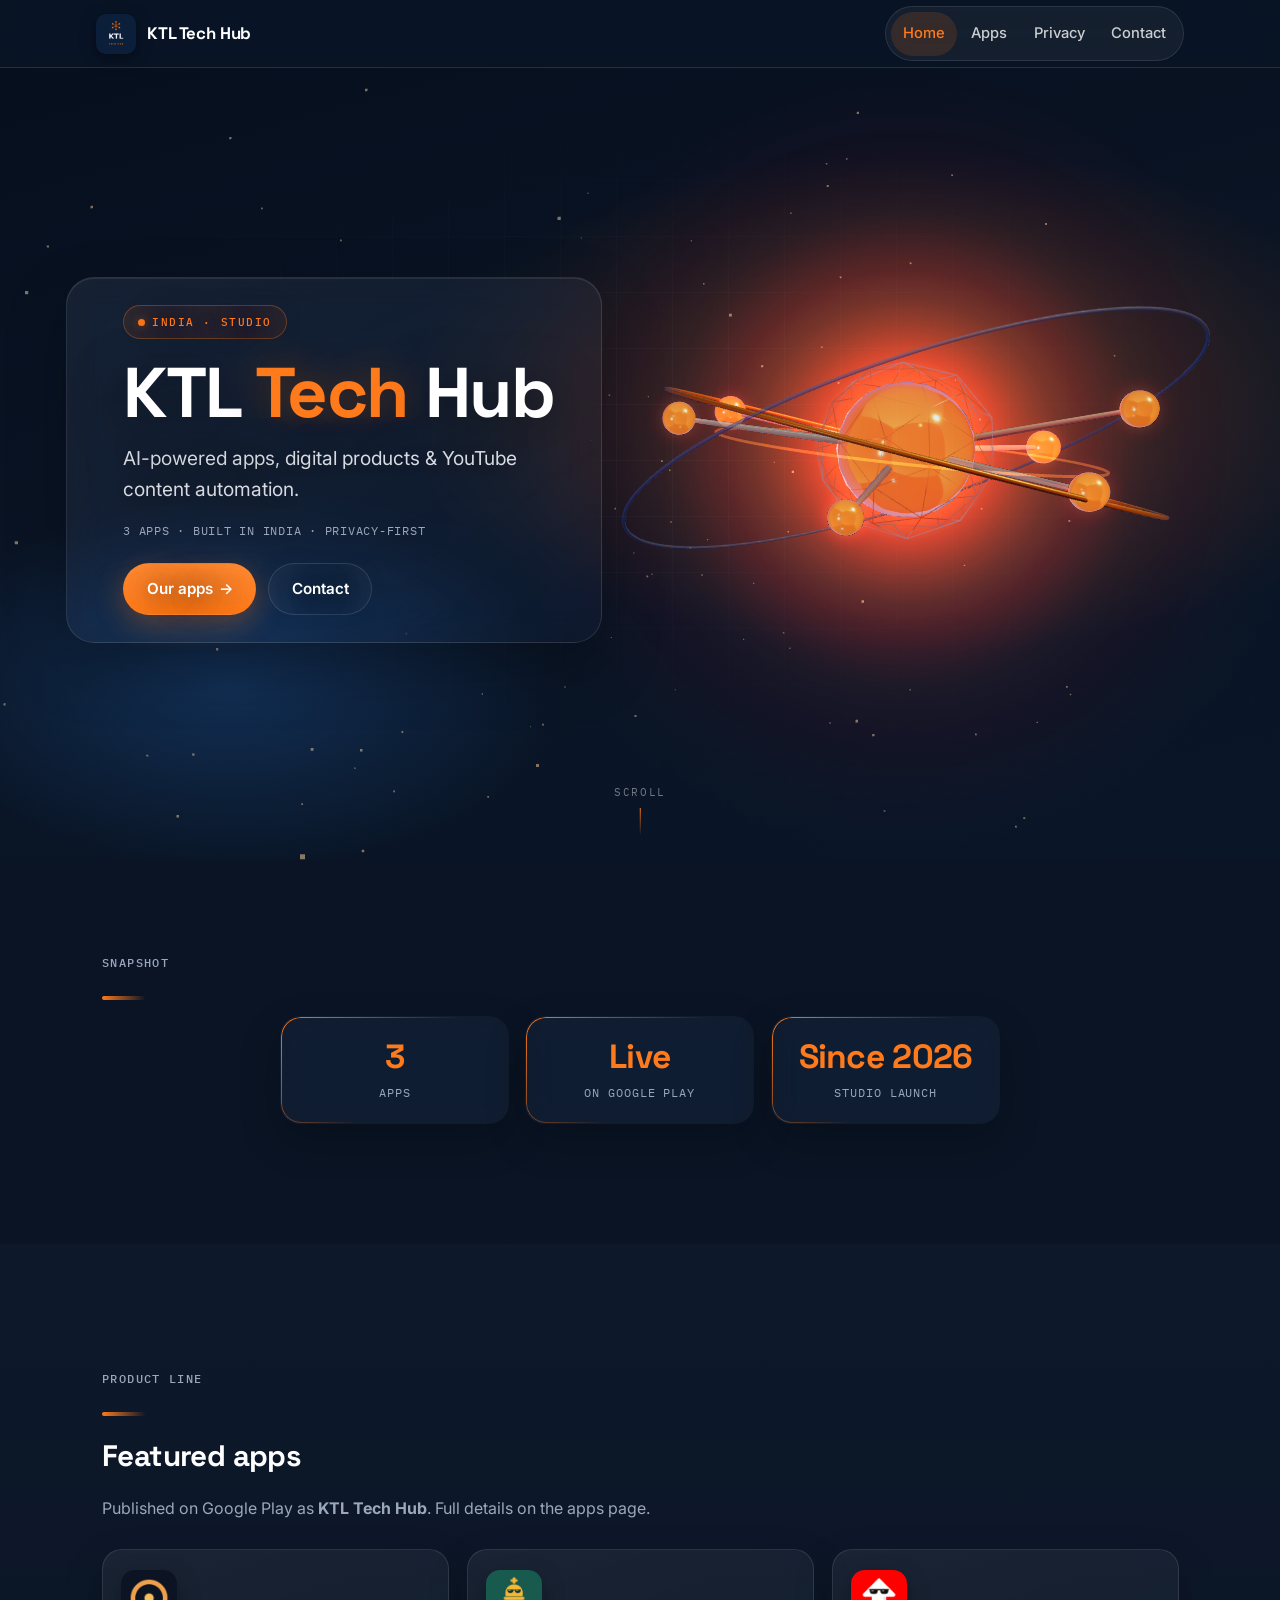
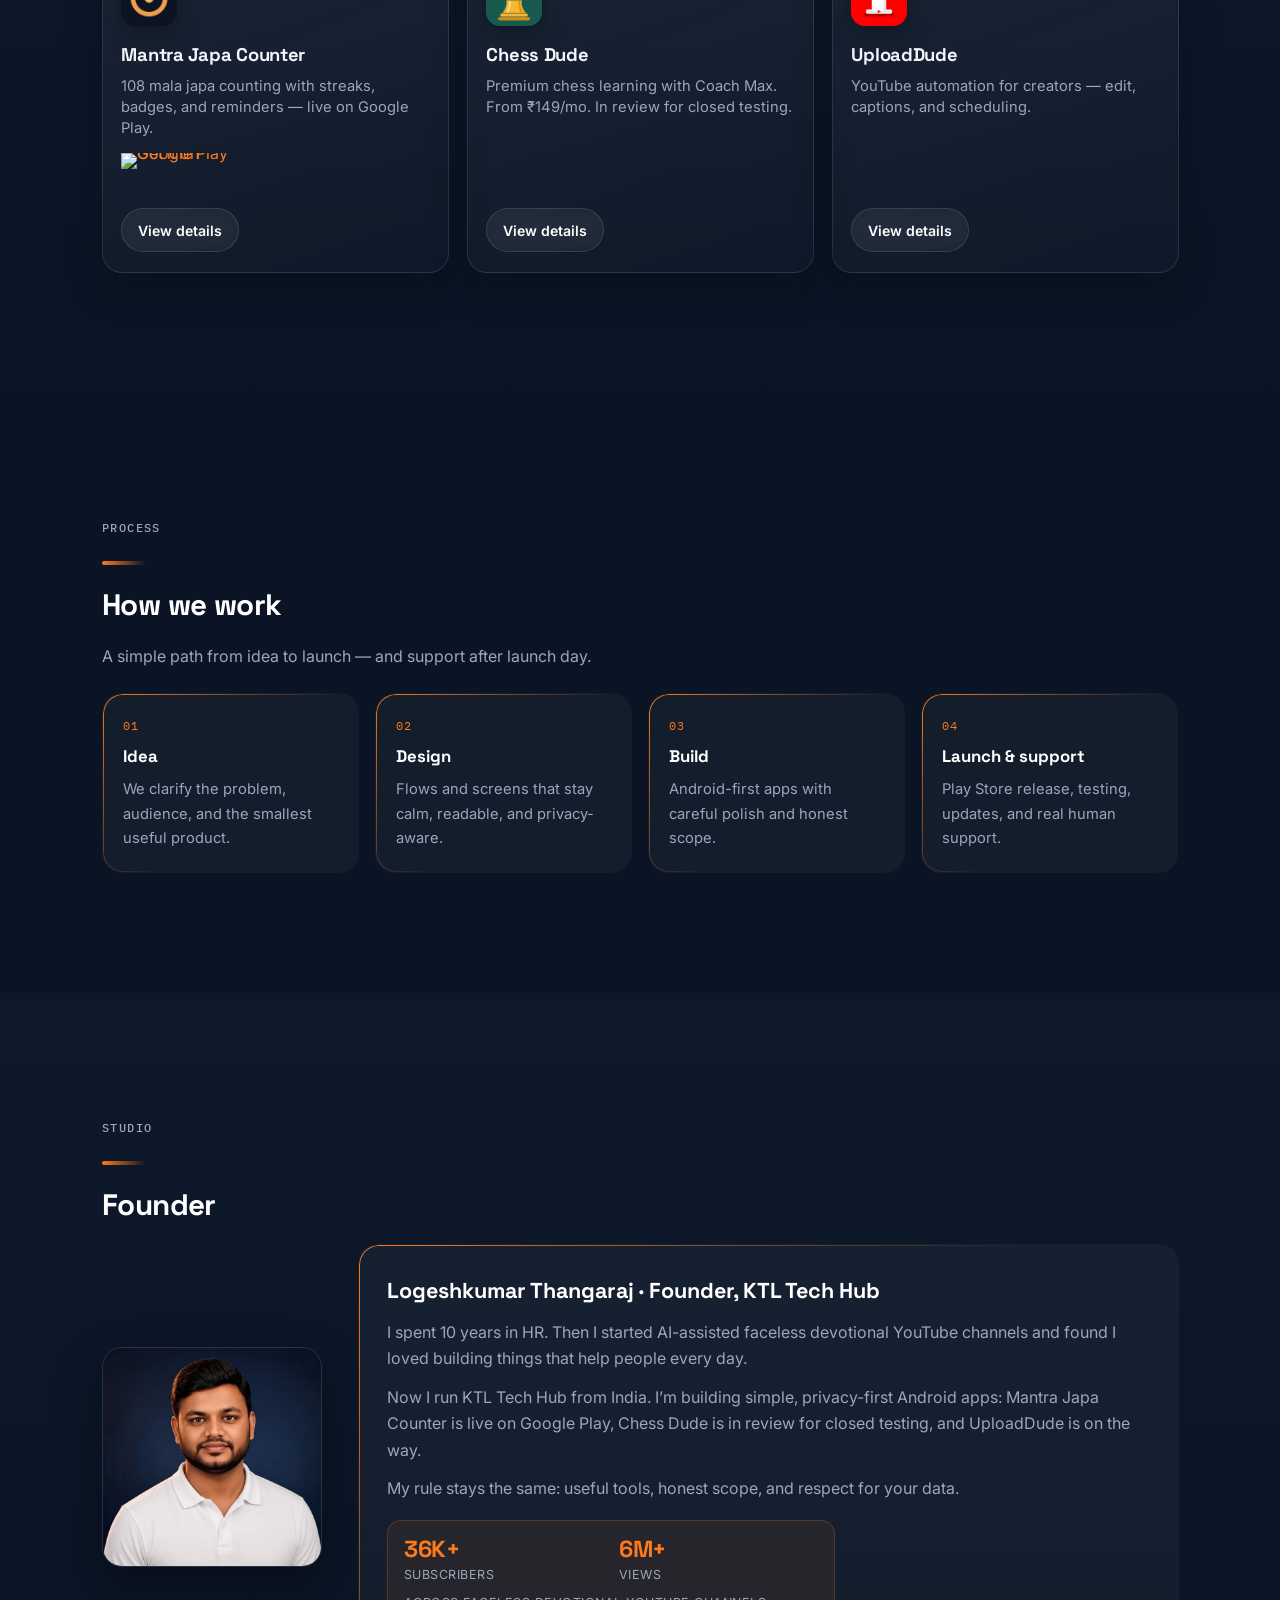
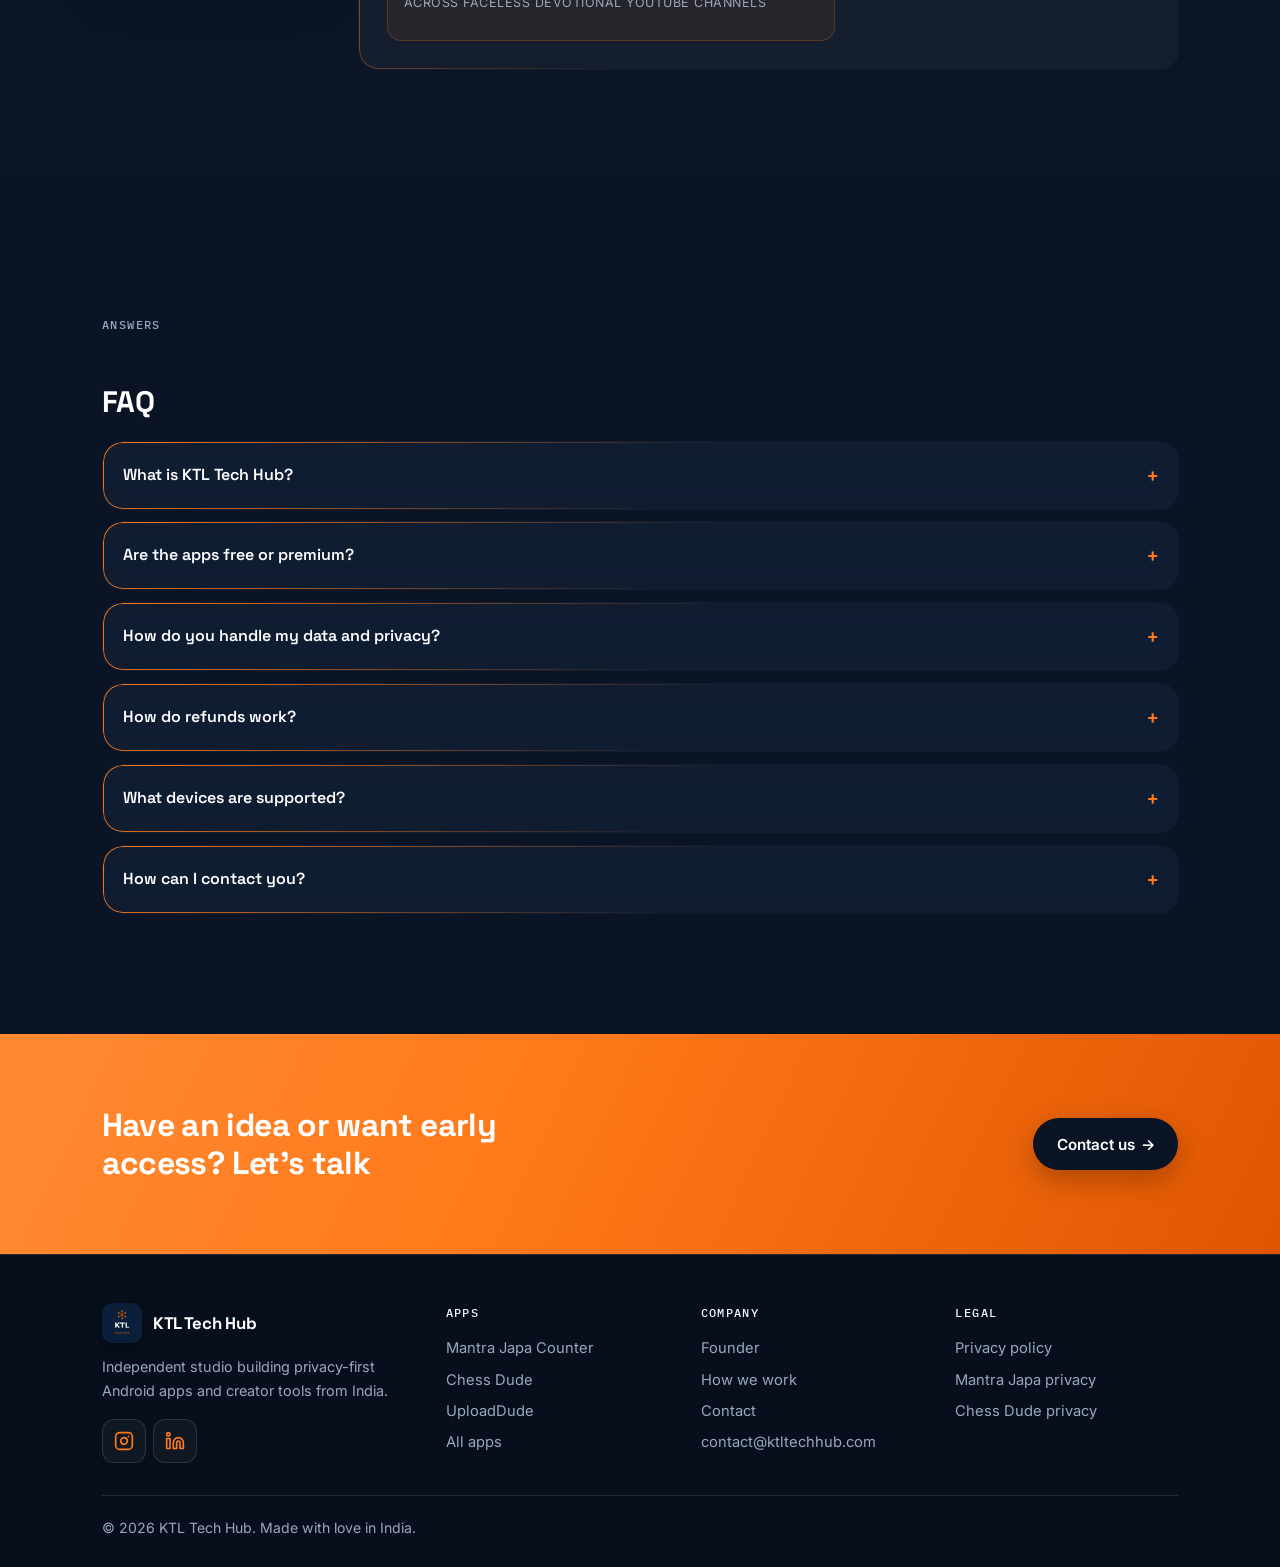
==== commit 00f1a902: "Mantra Japa live on Play, Chess Dude prices/status, privacy links" ====
--- a/index.html
+++ b/index.html
@@ -34,14 +34,17 @@
       },
       {
         "@type": "SoftwareApplication",
-        "name": "Mantra Japa Counter",
+        "name": "Mantra Japa Counter - 108 Mala",
+        "url": "https://play.google.com/store/apps/details?id=com.ktltechhub.mantrajapa",
+        "image": "https://ktltechhub.com/icon-mantra-japa.png",
         "applicationCategory": "LifestyleApplication",
         "operatingSystem": "Android",
         "offers": {
           "@type": "Offer",
           "price": "0",
           "priceCurrency": "INR",
-          "description": "Free during closed testing; pricing announced at launch"
+          "availability": "https://schema.org/InStock",
+          "description": "Free to install on Google Play; optional Premium ₹99/mo or ₹599/yr"
         },
         "publisher": { "@type": "Organization", "name": "KTL Tech Hub" }
       },
@@ -50,10 +53,13 @@
         "name": "Chess Dude",
         "applicationCategory": "EducationalApplication",
         "operatingSystem": "Android",
+        "image": "https://ktltechhub.com/icon-chess-dude.png",
         "offers": {
           "@type": "Offer",
-          "price": "99.00",
-          "priceCurrency": "INR"
+          "price": "149.00",
+          "priceCurrency": "INR",
+          "availability": "https://schema.org/ComingSoon",
+          "description": "Monthly ₹149 (7-day free trial), yearly ₹999, or lifetime ₹2,999 (launch offer ₹1,999 until 26 Nov 2026)"
         },
         "publisher": { "@type": "Organization", "name": "KTL Tech Hub" }
       },
@@ -138,8 +144,8 @@
             <div class="stat-label">Apps</div>
           </div>
           <div class="stat-card reveal">
-            <div class="stat-value" data-count="12+">12+</div>
-            <div class="stat-label">Testers</div>
+            <div class="stat-value">Live</div>
+            <div class="stat-label">On Google Play</div>
           </div>
           <div class="stat-card reveal">
             <div class="stat-value">Since 2026</div>
@@ -162,16 +168,21 @@
             <img class="app-compact-icon" src="icon-mantra-japa.png" width="56" height="56" alt="" loading="lazy">
             <div class="app-compact-body">
               <h3>Mantra Japa Counter</h3>
-              <p>Japa counting with streaks, badges, and reminders — free in closed testing.</p>
-            </div>
-            <a class="btn btn-ghost app-compact-cta" href="apps.html#mantra-japa">View details</a>
+              <p>108 mala japa counting with streaks, badges, and reminders — live on Google Play.</p>
+            </div>
+            <div class="app-compact-actions">
+              <a class="play-badge" href="https://play.google.com/store/apps/details?id=com.ktltechhub.mantrajapa" rel="noopener noreferrer">
+                <img src="img/google-play-badge.png" alt="Get it on Google Play" width="215" height="83">
+              </a>
+              <a class="btn btn-ghost app-compact-cta" href="apps.html#mantra-japa">View details</a>
+            </div>
           </article>
 
           <article class="app-compact-card reveal">
             <img class="app-compact-icon" src="icon-chess-dude.png" width="56" height="56" alt="" loading="lazy">
             <div class="app-compact-body">
               <h3>Chess Dude</h3>
-              <p>Premium chess learning with Coach Max. <strong>From ₹99/mo</strong>.</p>
+              <p>Premium chess learning with Coach Max. From ₹149/mo. In review for closed testing.</p>
             </div>
             <a class="btn btn-ghost app-compact-cta" href="apps.html#chess-dude">View details</a>
           </article>
@@ -231,7 +242,7 @@
           <div class="founder-card">
             <h3>Logeshkumar Thangaraj · Founder, KTL Tech Hub</h3>
             <p>I spent 10 years in HR. Then I started AI-assisted faceless devotional YouTube channels and found I loved building things that help people every day.</p>
-            <p>Now I run KTL Tech Hub from India. I’m building simple, privacy-first Android apps: Mantra Japa Counter is in testing, and Chess Dude and UploadDude are on the way.</p>
+            <p>Now I run KTL Tech Hub from India. I’m building simple, privacy-first Android apps: Mantra Japa Counter is live on Google Play, Chess Dude is in review for closed testing, and UploadDude is on the way.</p>
             <p>My rule stays the same: useful tools, honest scope, and respect for your data.</p>
             <div class="founder-stats" aria-label="YouTube reach across faceless devotional channels">
               <div class="founder-stat">
@@ -276,13 +287,13 @@
           <details class="reveal reveal-delay-1">
             <summary>Are the apps free or premium?</summary>
             <div class="faq-body">
-              Apps may offer free access for testing or limited use, with optional premium plans. Mantra Japa Counter is free during closed testing — pricing will be announced at launch. Chess Dude is planned at ₹99/mo, ₹599/yr, or Lifetime ₹3,750 (launch offer ₹1,999). UploadDude pricing will be announced closer to launch.
+              Apps may be free to install, with optional premium plans. Mantra Japa Counter is live on Google Play and free to install; optional Premium is ₹99/mo (eligible new users get a 7-day free trial and ₹49 for the first month) or ₹599/yr. Chess Dude is planned at ₹149/mo (7-day free trial), ₹999/yr, or Lifetime ₹2,999 (launch offer ₹1,999 until 26 November 2026). UploadDude pricing will be announced closer to launch.
             </div>
           </details>
           <details class="reveal">
             <summary>How do you handle my data and privacy?</summary>
             <div class="faq-body">
-              We aim to be privacy-first. Local data stays on your device unless you choose optional Google sign-in. See our published privacy policy for what we collect, why, and how to request deletion at contact@ktltechhub.com.
+              We aim to be privacy-first. Local data stays on your device unless you choose optional Google sign-in. See the <a href="privacy-mantra-japa.html">Mantra Japa</a> and <a href="privacy-chess-dude.html">Chess Dude</a> privacy policies for what we collect, why, and how to request deletion at contact@ktltechhub.com.
             </div>
           </details>
           <details class="reveal reveal-delay-1">
@@ -358,6 +369,7 @@
           <ul>
             <li><a href="privacy.html">Privacy policy</a></li>
             <li><a href="privacy-mantra-japa.html">Mantra Japa privacy</a></li>
+            <li><a href="privacy-chess-dude.html">Chess Dude privacy</a></li>
           </ul>
         </div>
       </div>
--- a/styles.css
+++ b/styles.css
@@ -1245,3 +1245,25 @@
   color: var(--muted);
   line-height: 1.35;
 }
+
+/* Official Google Play badge — size only, do not recolor or crop */
+.play-badge {
+  display: inline-block;
+  line-height: 0;
+  text-decoration: none;
+}
+.play-badge img {
+  display: block;
+  height: 60px;
+  width: auto;
+}
+.app-compact-actions {
+  margin-top: auto;
+  display: flex;
+  flex-direction: column;
+  align-items: flex-start;
+  gap: 0.2rem;
+}
+.app-compact-actions .app-compact-cta { margin-top: 0; }
+.app-compact-actions .play-badge img { height: 52px; }
+.feature-copy .play-badge { margin-top: 0.35rem; }
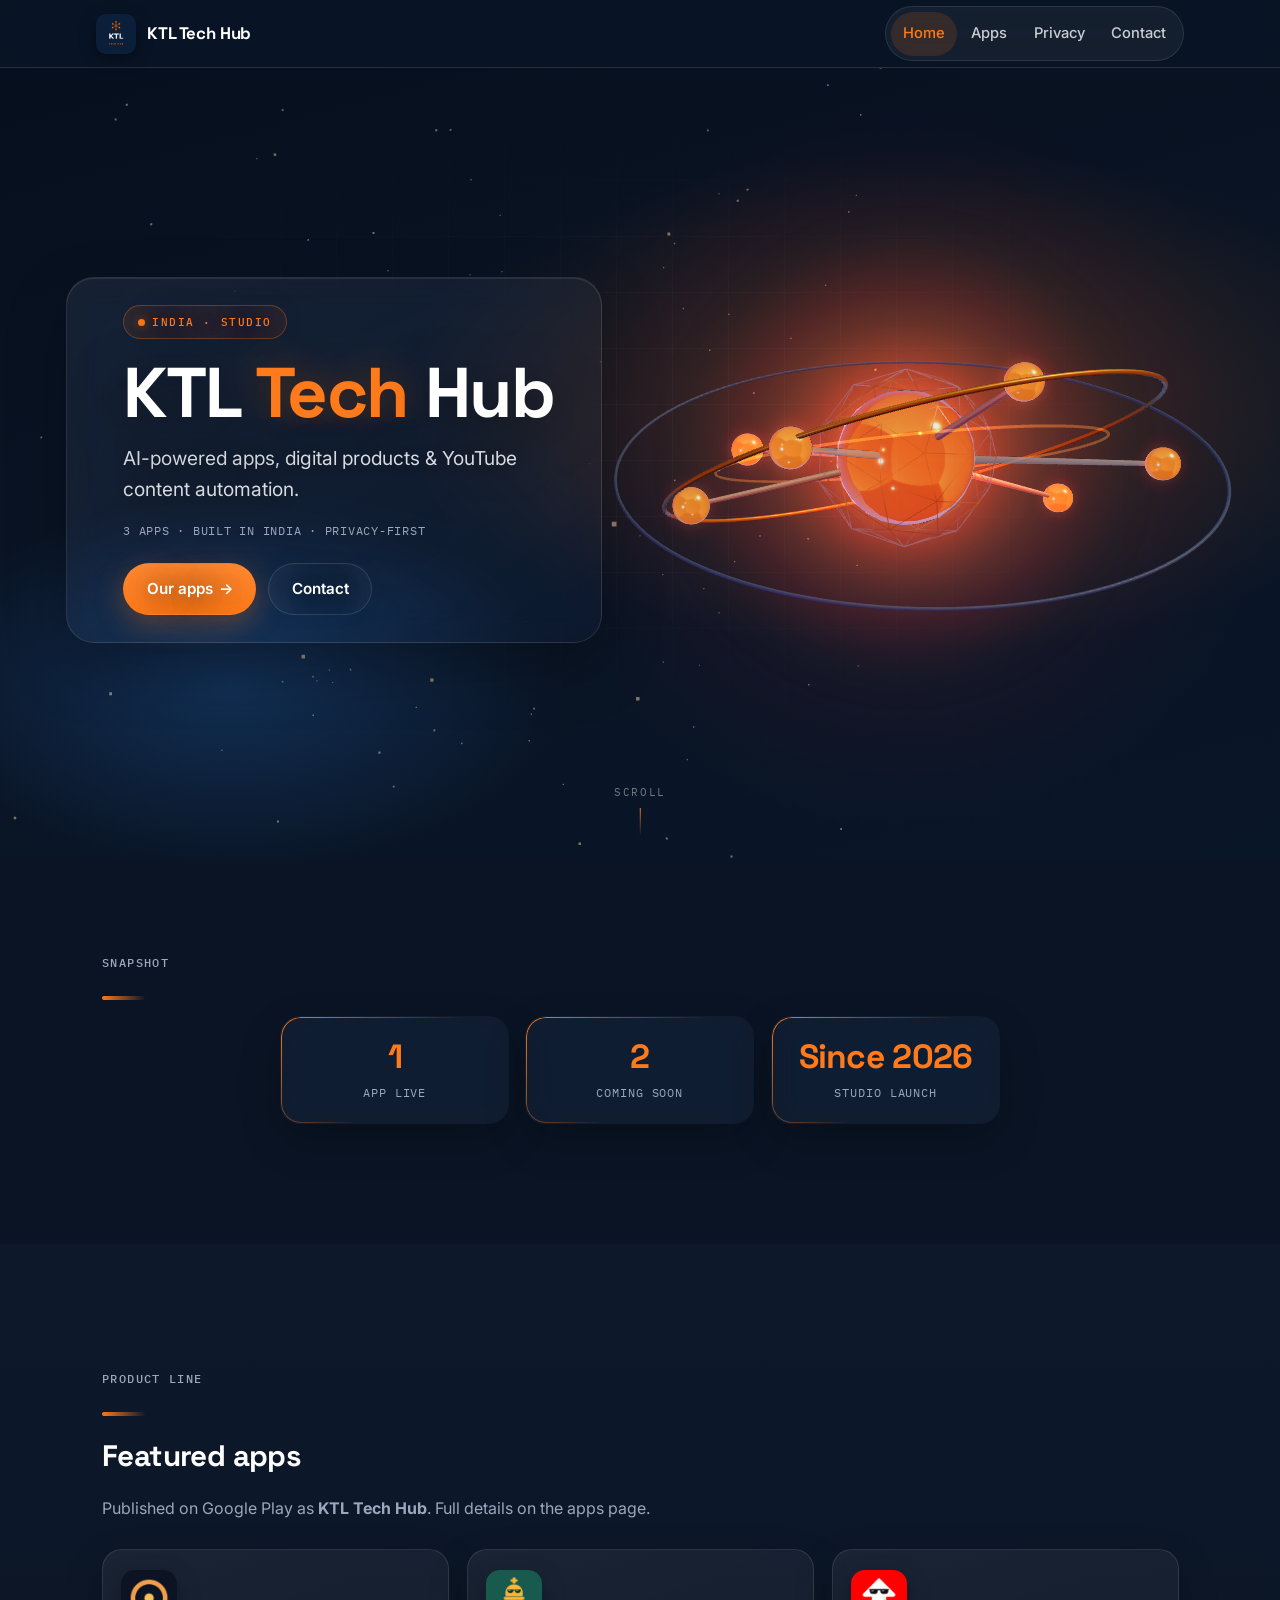
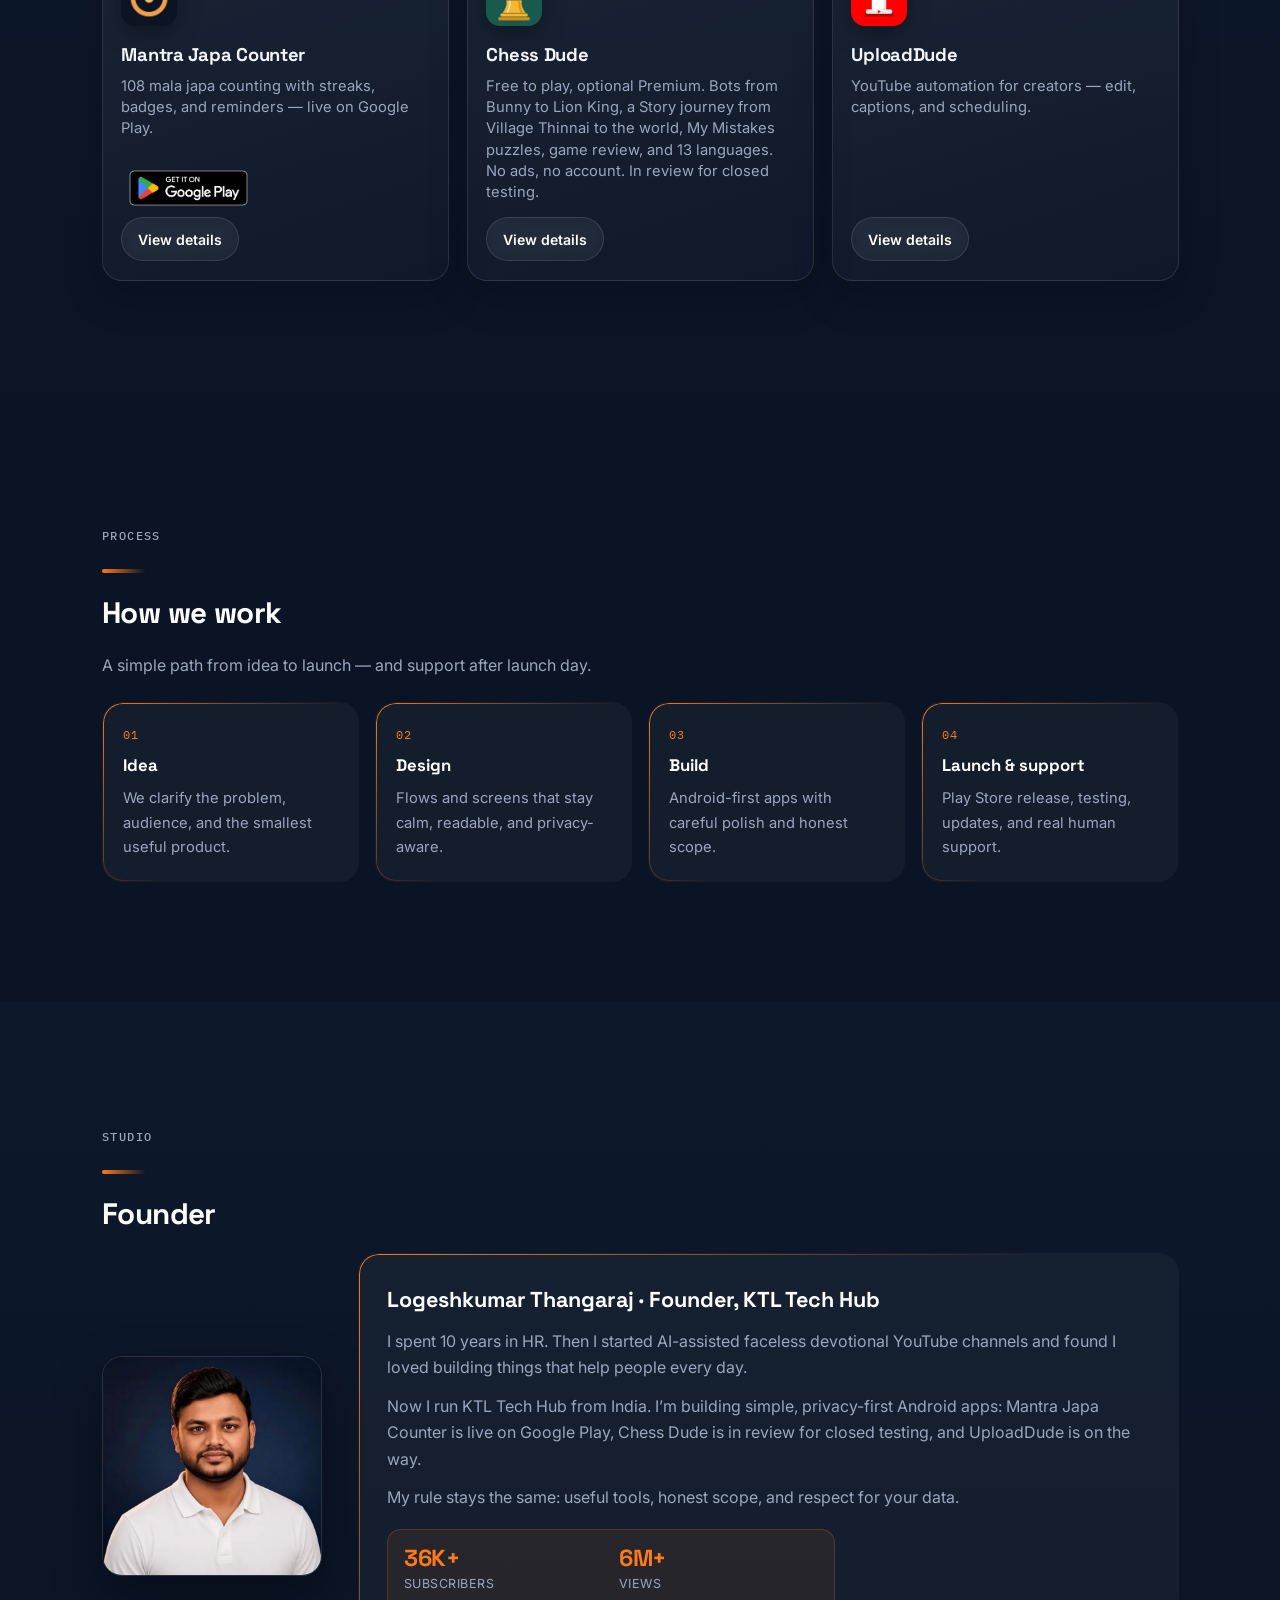
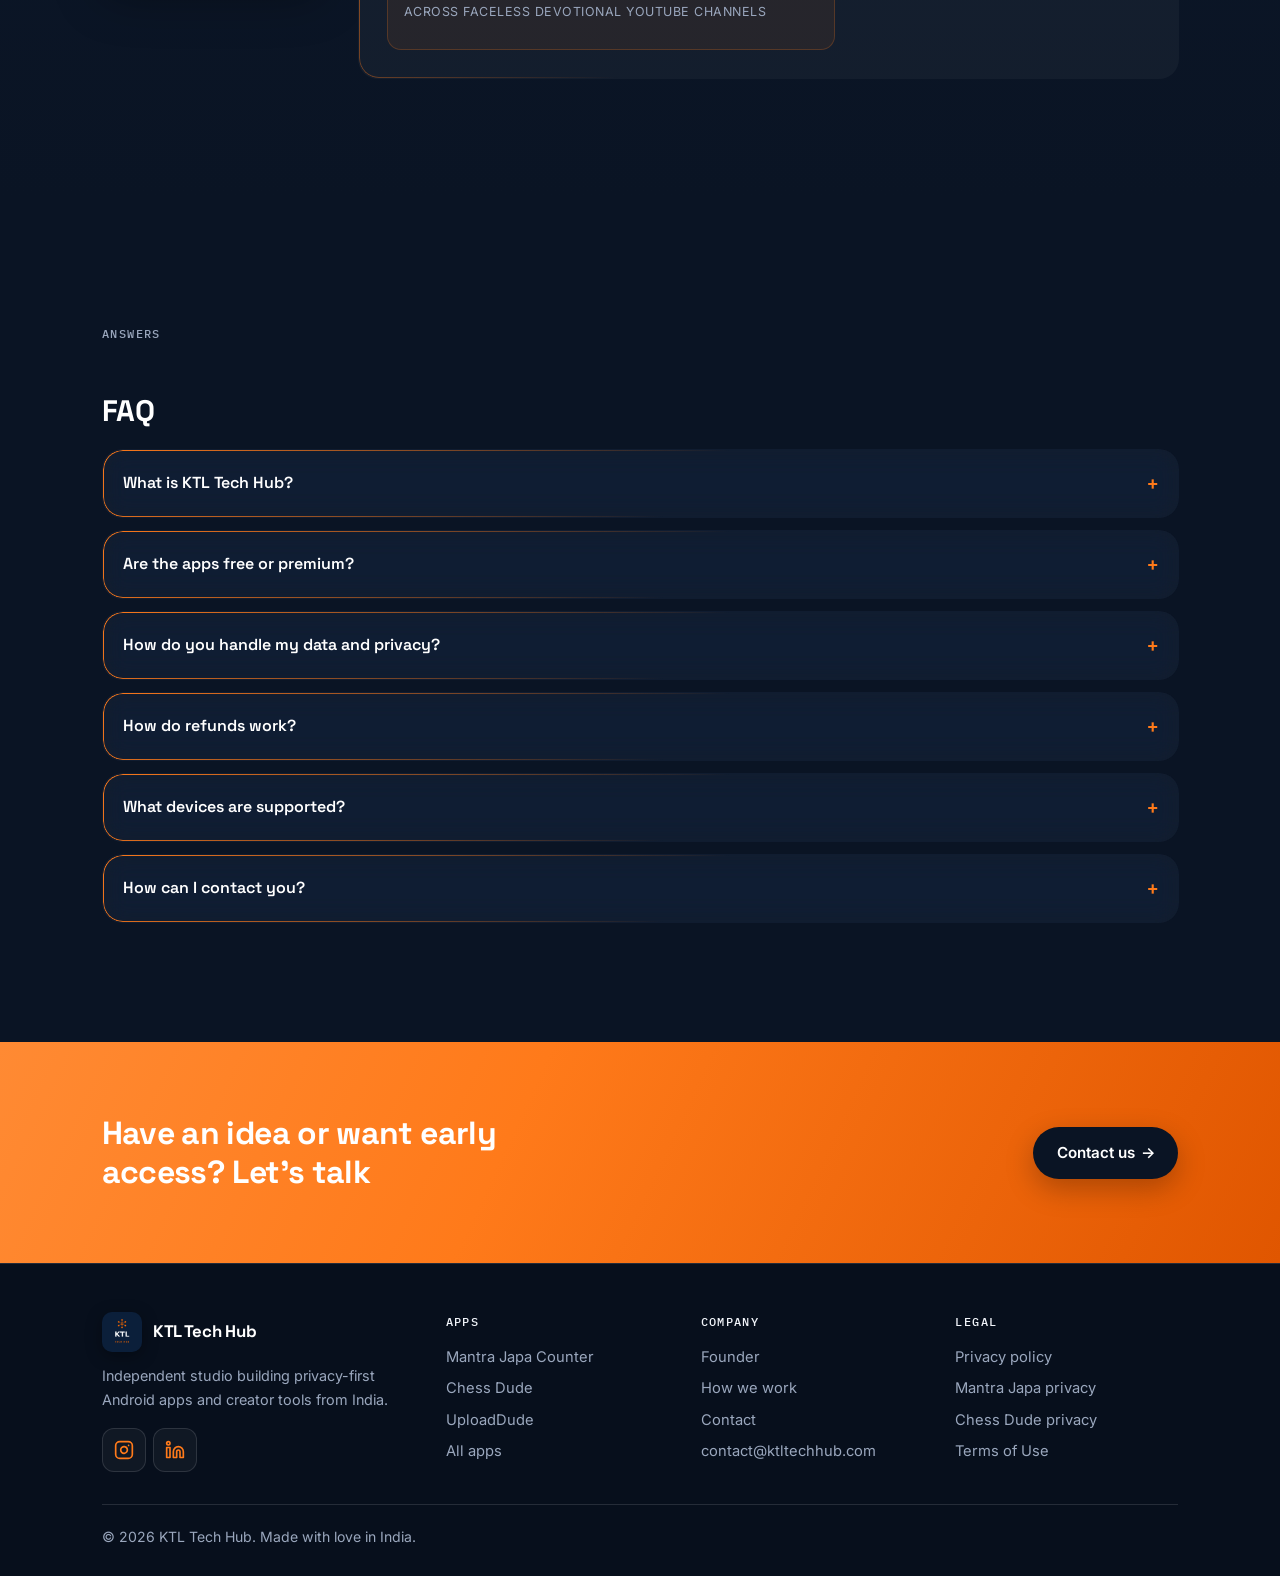
==== commit 337560c1: "Site fixes: contact text, snapshot, Chess Dude copy, alt text, Terms page" ====
--- a/index.html
+++ b/index.html
@@ -51,6 +51,7 @@
       {
         "@type": "SoftwareApplication",
         "name": "Chess Dude",
+        "description": "Free to play, optional Premium. Play bots from Bunny to Lion King, follow the Story journey from Village Thinnai to the world, practise My Mistakes puzzles, and review your games. Available in 13 languages. No ads, no account.",
         "applicationCategory": "EducationalApplication",
         "operatingSystem": "Android",
         "image": "https://ktltechhub.com/icon-chess-dude.png",
@@ -140,12 +141,12 @@
         <div class="accent-bar reveal" aria-hidden="true"></div>
         <div class="stats-grid stats-grid--three">
           <div class="stat-card reveal">
-            <div class="stat-value" data-count="3">3</div>
-            <div class="stat-label">Apps</div>
+            <div class="stat-value" data-count="1">1</div>
+            <div class="stat-label">App live</div>
           </div>
           <div class="stat-card reveal">
-            <div class="stat-value">Live</div>
-            <div class="stat-label">On Google Play</div>
+            <div class="stat-value" data-count="2">2</div>
+            <div class="stat-label">Coming soon</div>
           </div>
           <div class="stat-card reveal">
             <div class="stat-value">Since 2026</div>
@@ -165,7 +166,7 @@
 
         <div class="apps-compact-grid">
           <article class="app-compact-card reveal">
-            <img class="app-compact-icon" src="icon-mantra-japa.png" width="56" height="56" alt="" loading="lazy">
+            <img class="app-compact-icon" src="icon-mantra-japa.png" width="56" height="56" alt="Mantra Japa Counter app icon" loading="lazy">
             <div class="app-compact-body">
               <h3>Mantra Japa Counter</h3>
               <p>108 mala japa counting with streaks, badges, and reminders — live on Google Play.</p>
@@ -179,16 +180,16 @@
           </article>
 
           <article class="app-compact-card reveal">
-            <img class="app-compact-icon" src="icon-chess-dude.png" width="56" height="56" alt="" loading="lazy">
+            <img class="app-compact-icon" src="icon-chess-dude.png" width="56" height="56" alt="Chess Dude app icon" loading="lazy">
             <div class="app-compact-body">
               <h3>Chess Dude</h3>
-              <p>Premium chess learning with Coach Max. From ₹149/mo. In review for closed testing.</p>
+              <p>Free to play, optional Premium. Bots from Bunny to Lion King, a Story journey from Village Thinnai to the world, My Mistakes puzzles, game review, and 13 languages. No ads, no account. In review for closed testing.</p>
             </div>
             <a class="btn btn-ghost app-compact-cta" href="apps.html#chess-dude">View details</a>
           </article>
 
           <article class="app-compact-card reveal">
-            <img class="app-compact-icon" src="icon-uploaddude.png" width="56" height="56" alt="" loading="lazy">
+            <img class="app-compact-icon" src="icon-uploaddude.png" width="56" height="56" alt="UploadDude app icon" loading="lazy">
             <div class="app-compact-body">
               <h3>UploadDude</h3>
               <p>YouTube automation for creators — edit, captions, and scheduling.</p>
@@ -370,6 +371,7 @@
             <li><a href="privacy.html">Privacy policy</a></li>
             <li><a href="privacy-mantra-japa.html">Mantra Japa privacy</a></li>
             <li><a href="privacy-chess-dude.html">Chess Dude privacy</a></li>
+            <li><a href="terms.html">Terms of Use</a></li>
           </ul>
         </div>
       </div>
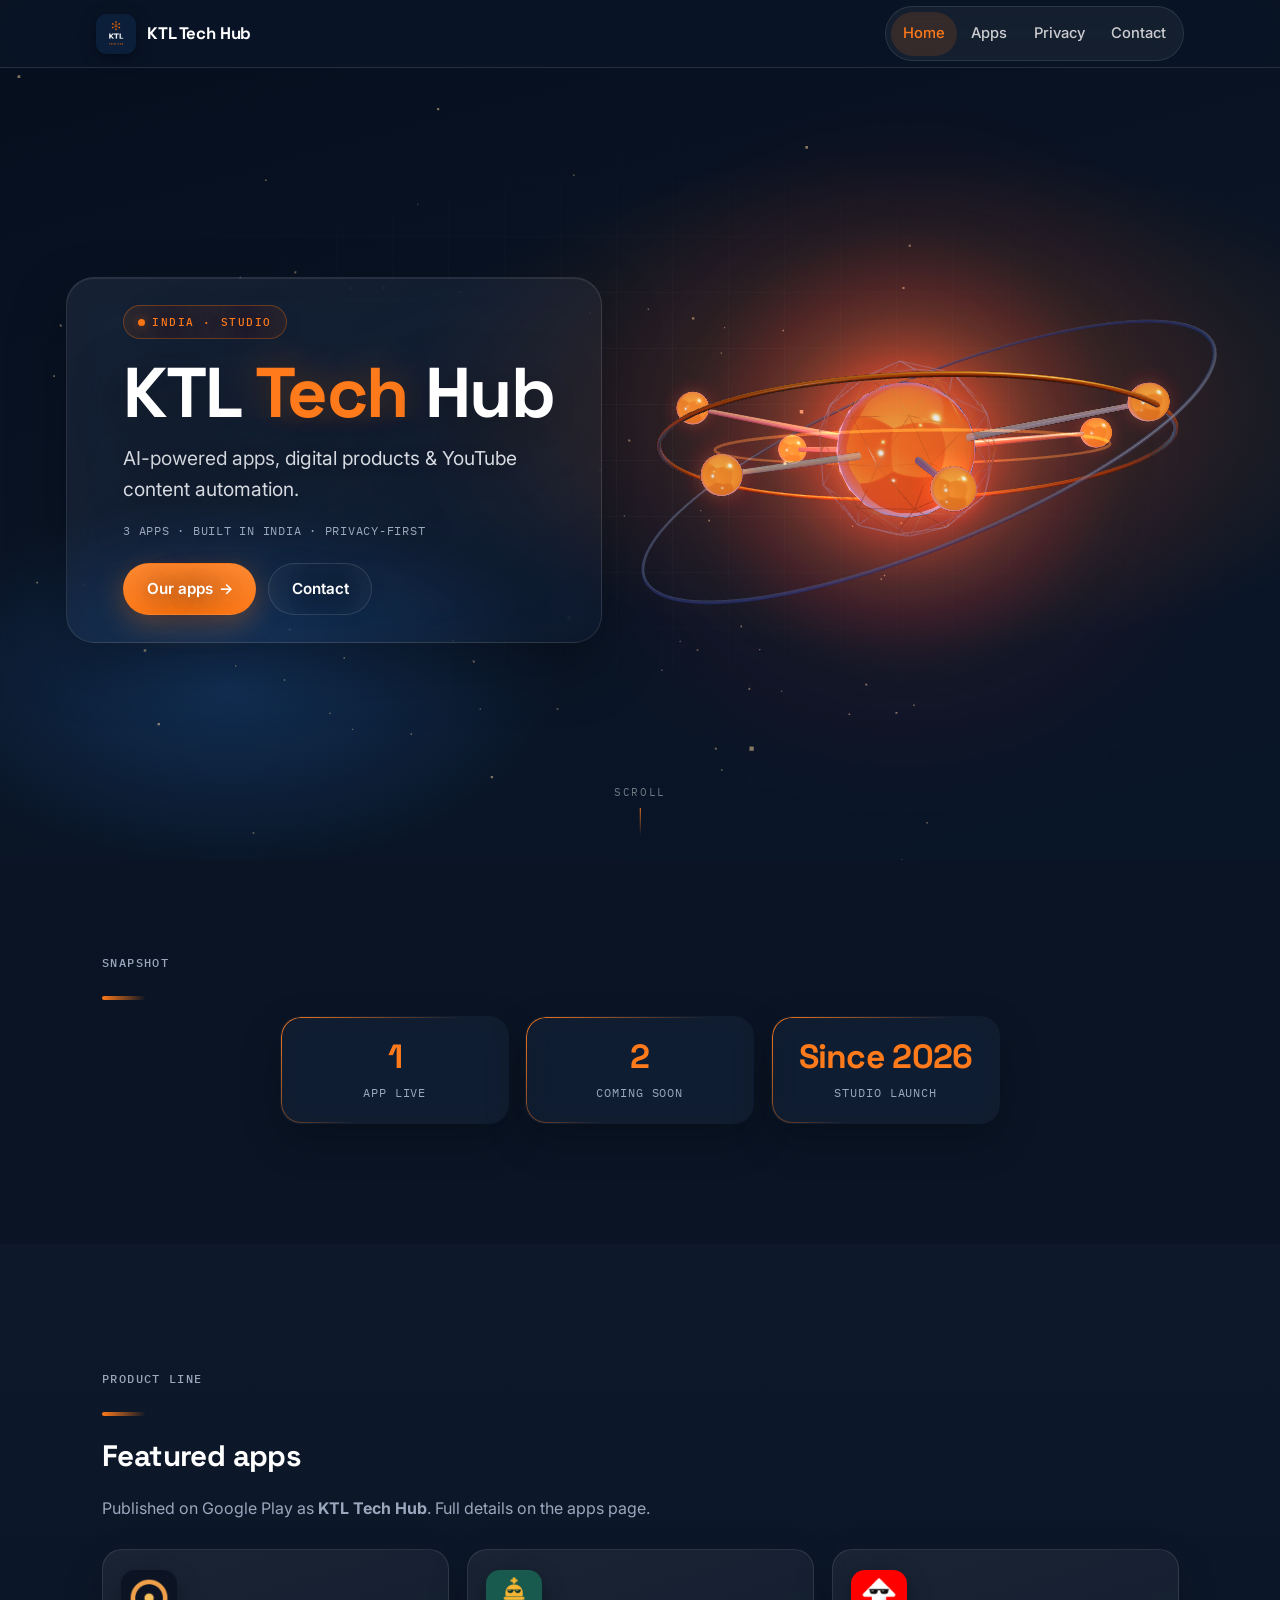
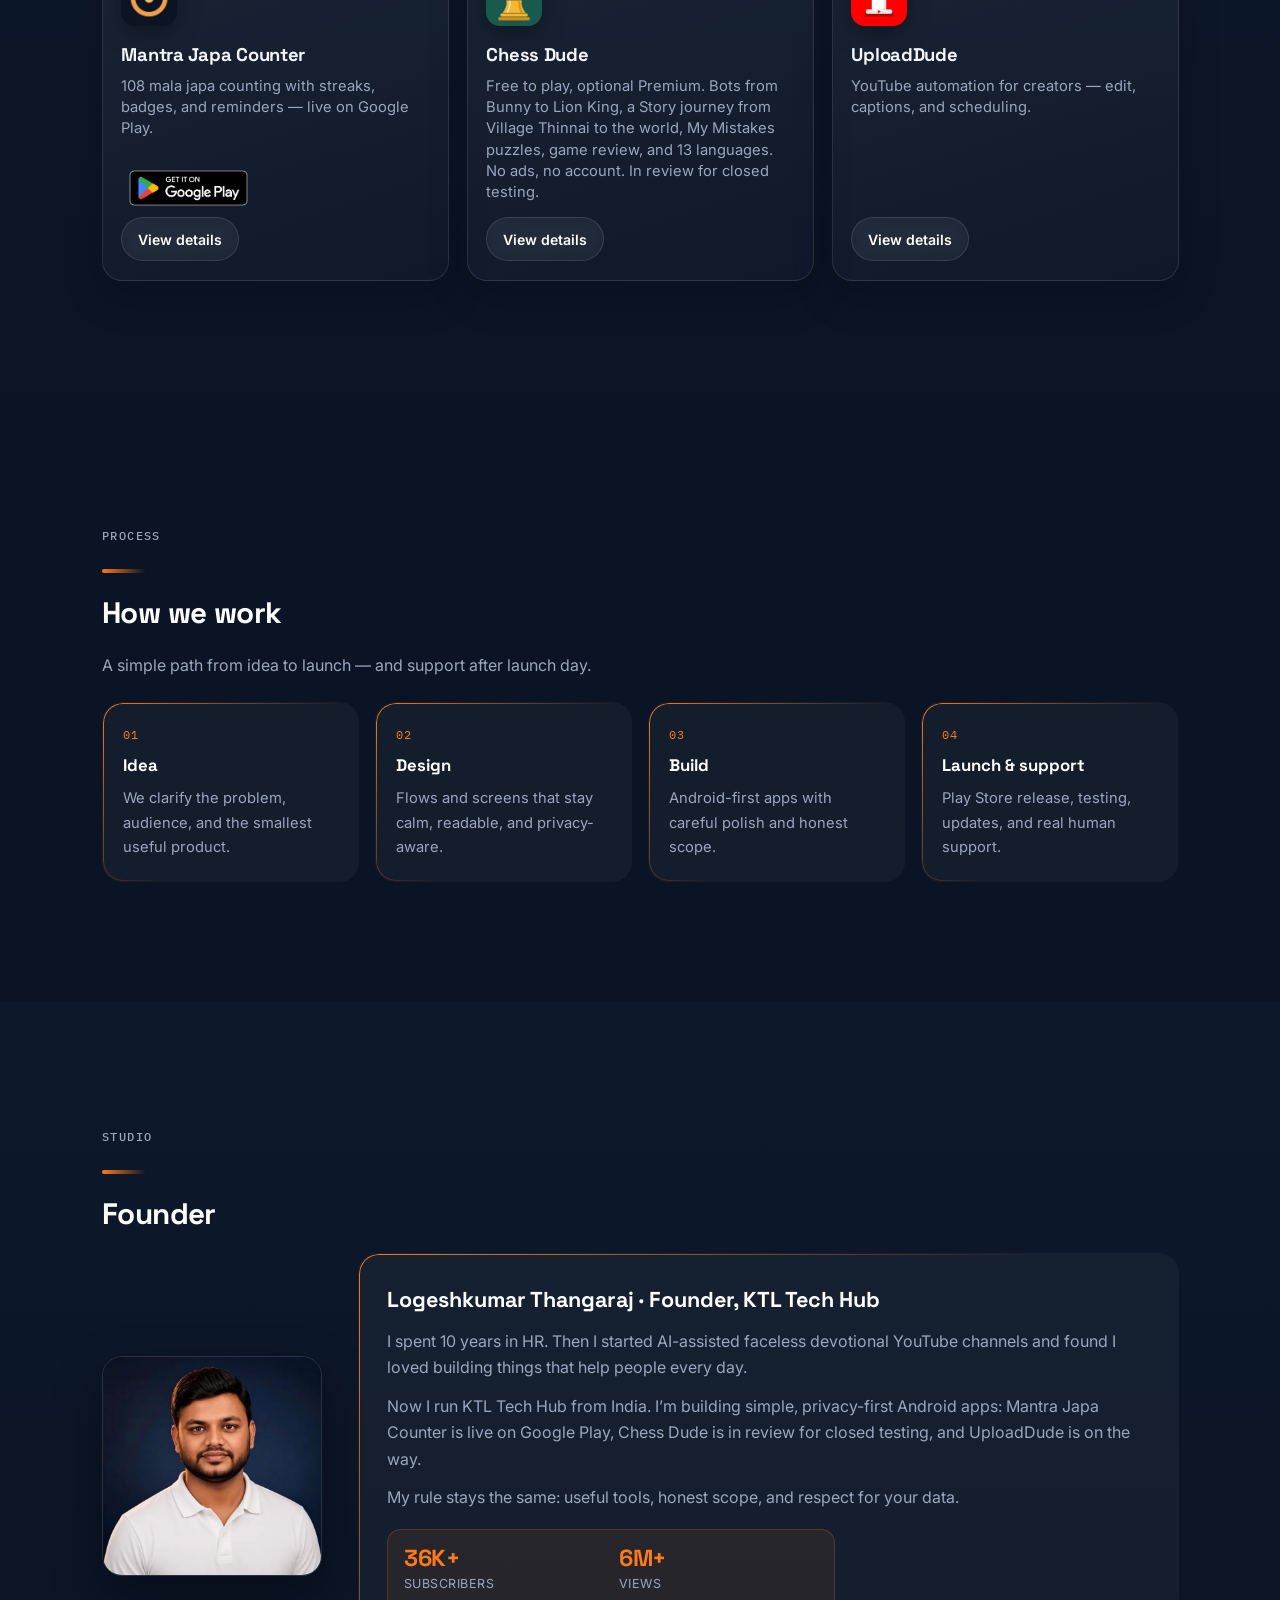
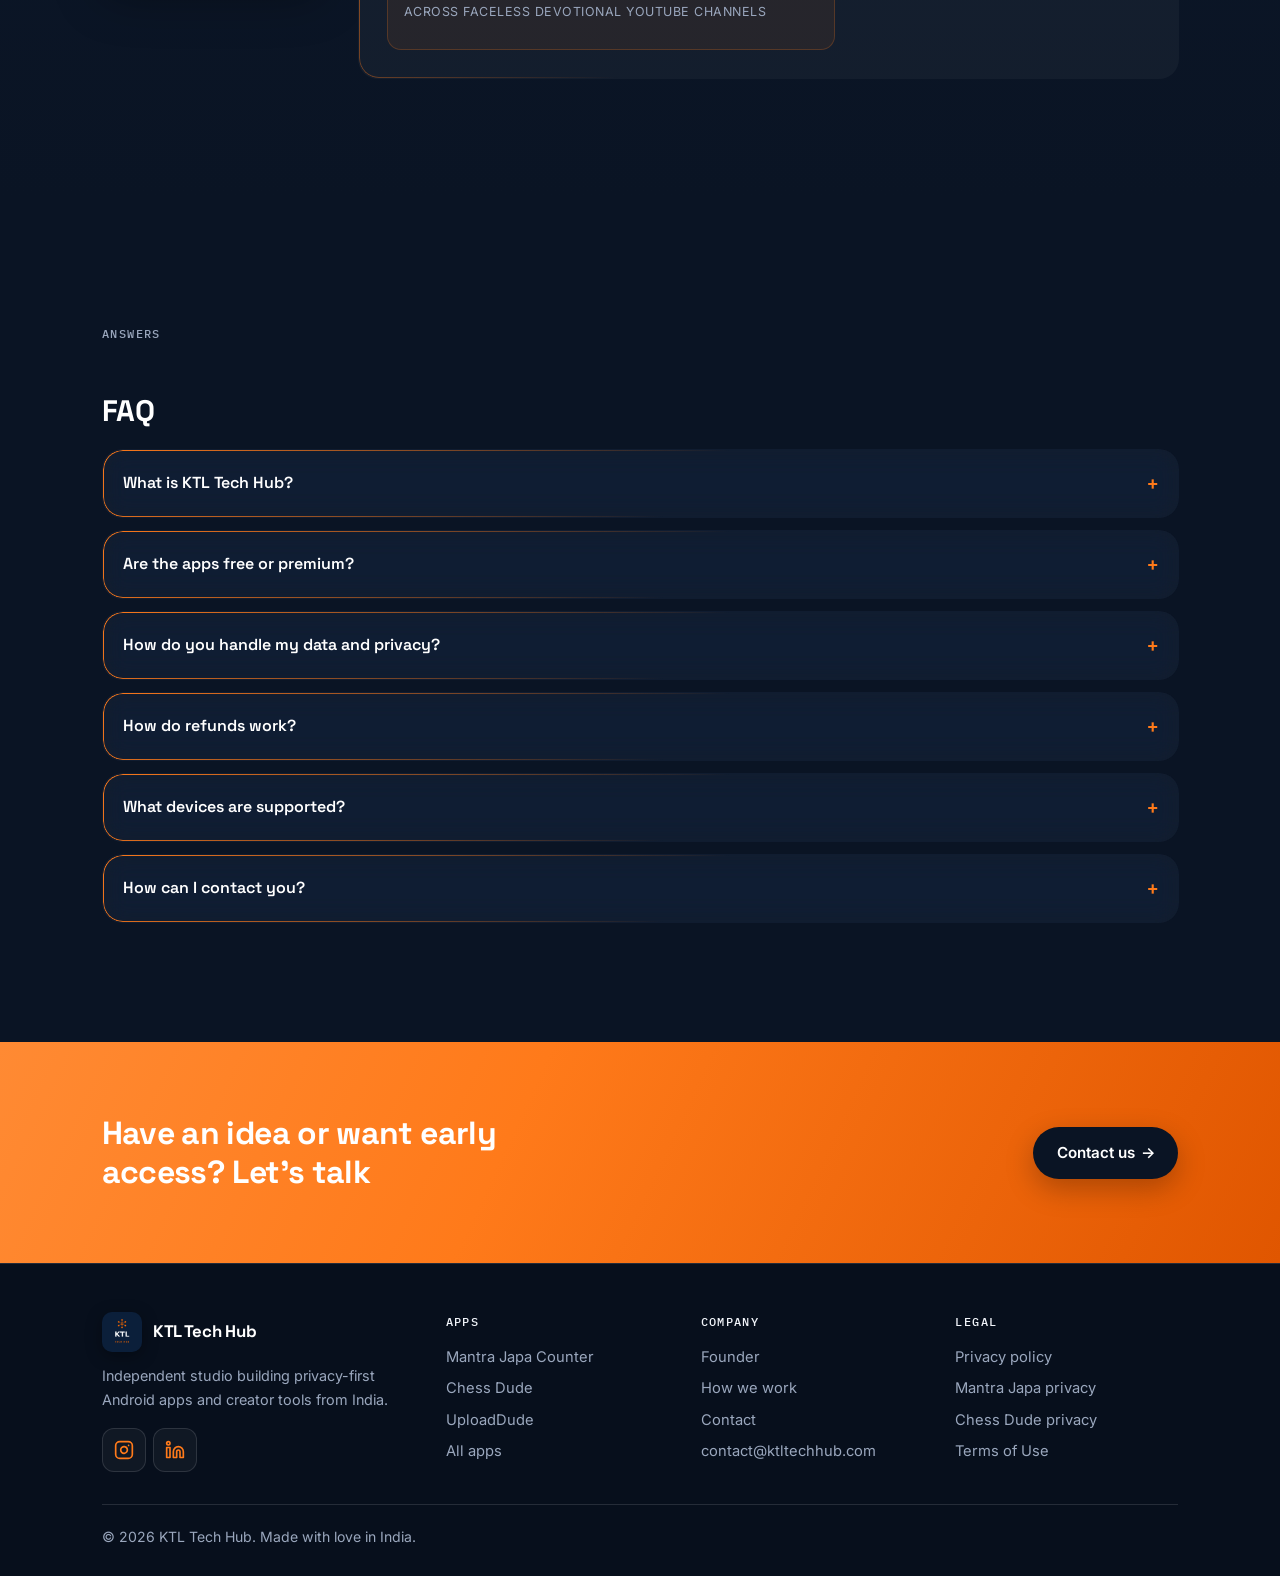
==== commit 9c6b56f5: "Privacy hub page, Chess Dude privacy header/footer, remove Mantra trial text" ====
--- a/index.html
+++ b/index.html
@@ -288,7 +288,7 @@
           <details class="reveal reveal-delay-1">
             <summary>Are the apps free or premium?</summary>
             <div class="faq-body">
-              Apps may be free to install, with optional premium plans. Mantra Japa Counter is live on Google Play and free to install; optional Premium is ₹99/mo (eligible new users get a 7-day free trial and ₹49 for the first month) or ₹599/yr. Chess Dude is planned at ₹149/mo (7-day free trial), ₹999/yr, or Lifetime ₹2,999 (launch offer ₹1,999 until 26 November 2026). UploadDude pricing will be announced closer to launch.
+              Apps may be free to install, with optional premium plans. Mantra Japa Counter is live on Google Play and free to install; optional Premium is ₹99/mo or ₹599/yr. Chess Dude is planned at ₹149/mo (7-day free trial), ₹999/yr, or Lifetime ₹2,999 (launch offer ₹1,999 until 26 November 2026). UploadDude pricing will be announced closer to launch.
             </div>
           </details>
           <details class="reveal">
--- a/styles.css
+++ b/styles.css
@@ -1267,3 +1267,45 @@
 .app-compact-actions .app-compact-cta { margin-top: 0; }
 .app-compact-actions .play-badge img { height: 52px; }
 .feature-copy .play-badge { margin-top: 0.35rem; }
+
+/* Privacy hub + long policy URLs */
+.prose {
+  overflow-wrap: anywhere;
+}
+.privacy-hub-grid {
+  display: grid;
+  gap: 1rem;
+  grid-template-columns: 1fr;
+  margin: 1.5rem 0 0;
+}
+@media (min-width: 640px) {
+  .privacy-hub-grid { grid-template-columns: repeat(2, minmax(0, 1fr)); }
+}
+.privacy-hub-grid a.card {
+  display: block;
+  text-decoration: none;
+  color: inherit;
+  min-width: 0;
+}
+.privacy-hub-grid a.card h2 {
+  margin: 0 0 0.5rem;
+  padding-top: 0;
+  border-top: none;
+  font-size: 1.12rem;
+  color: var(--white);
+}
+.privacy-hub-grid a.card p {
+  margin: 0;
+  color: var(--muted);
+  font-size: 0.95rem;
+}
+.privacy-hub-grid a.card .card-cta {
+  display: inline-block;
+  margin-top: 0.85rem;
+  font-family: var(--font-mono);
+  font-size: 0.78rem;
+  letter-spacing: 0.06em;
+  text-transform: uppercase;
+  color: var(--accent);
+  text-decoration: none;
+}
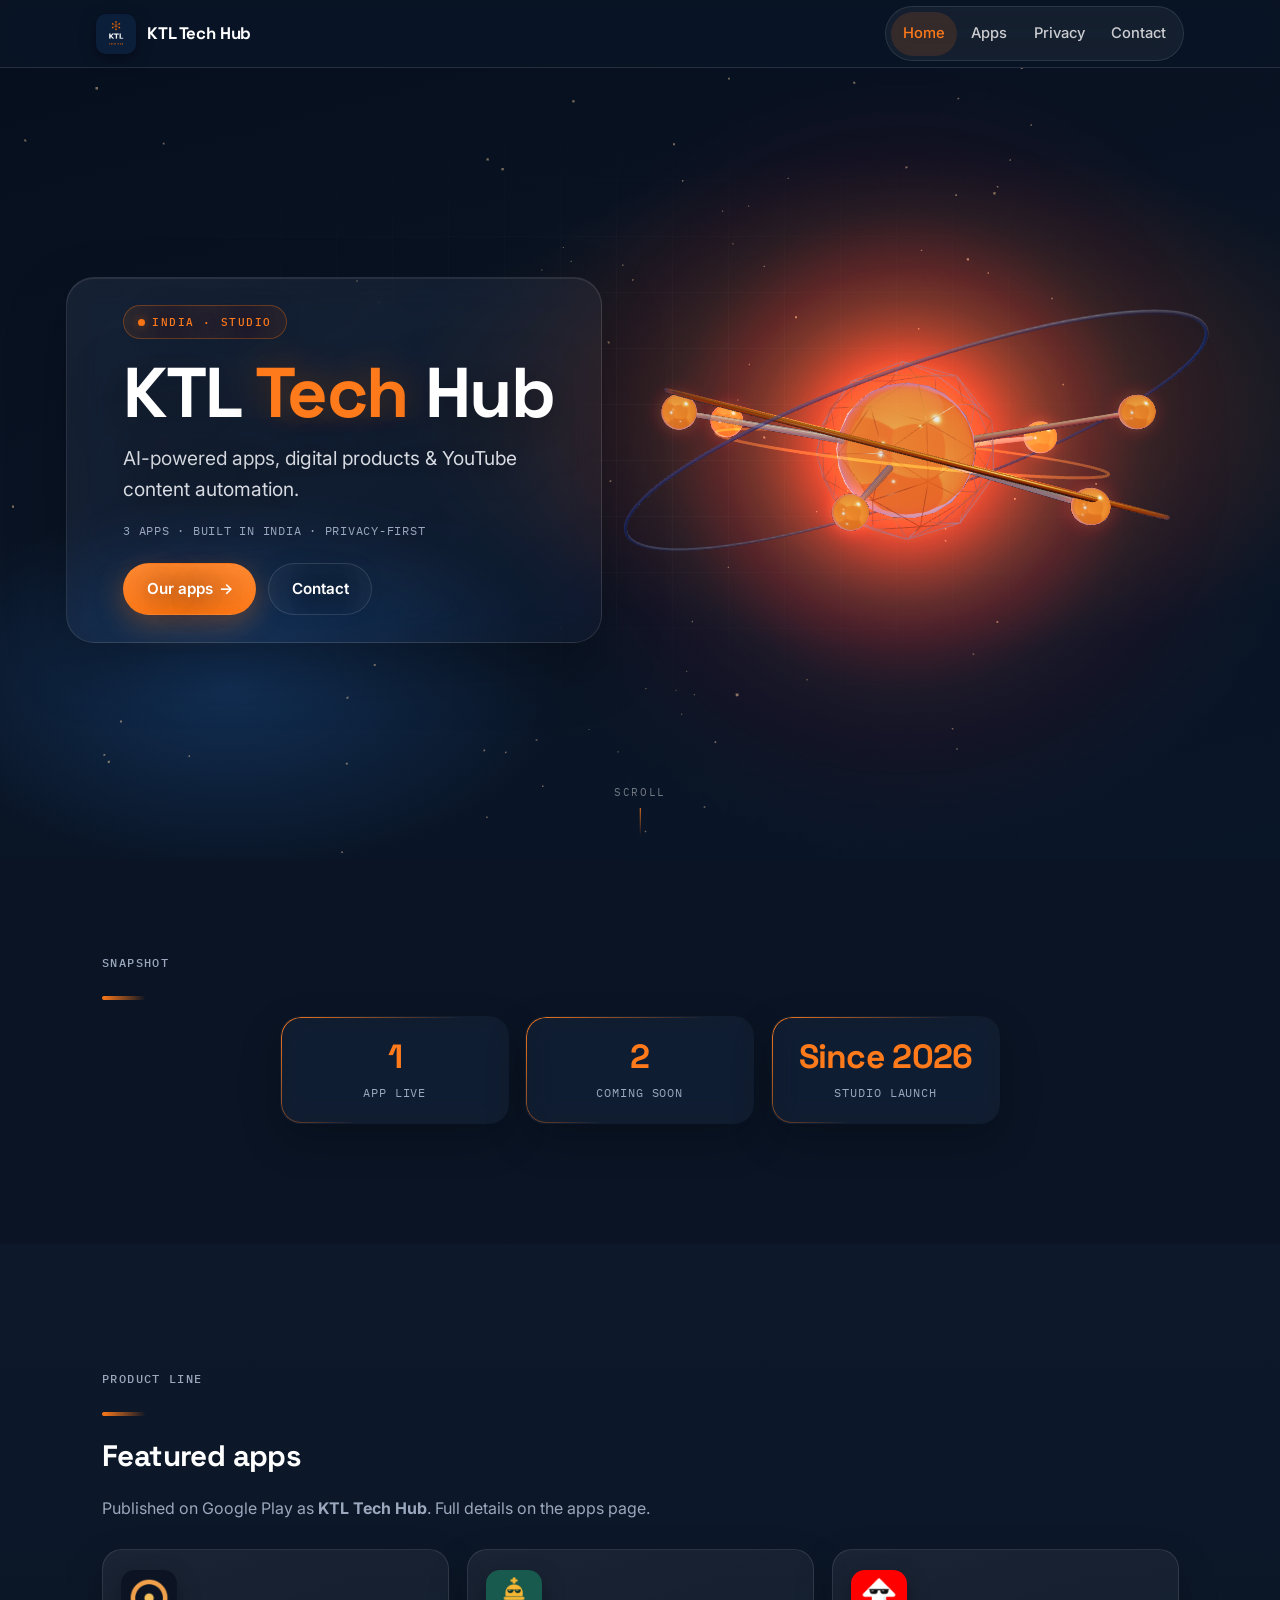
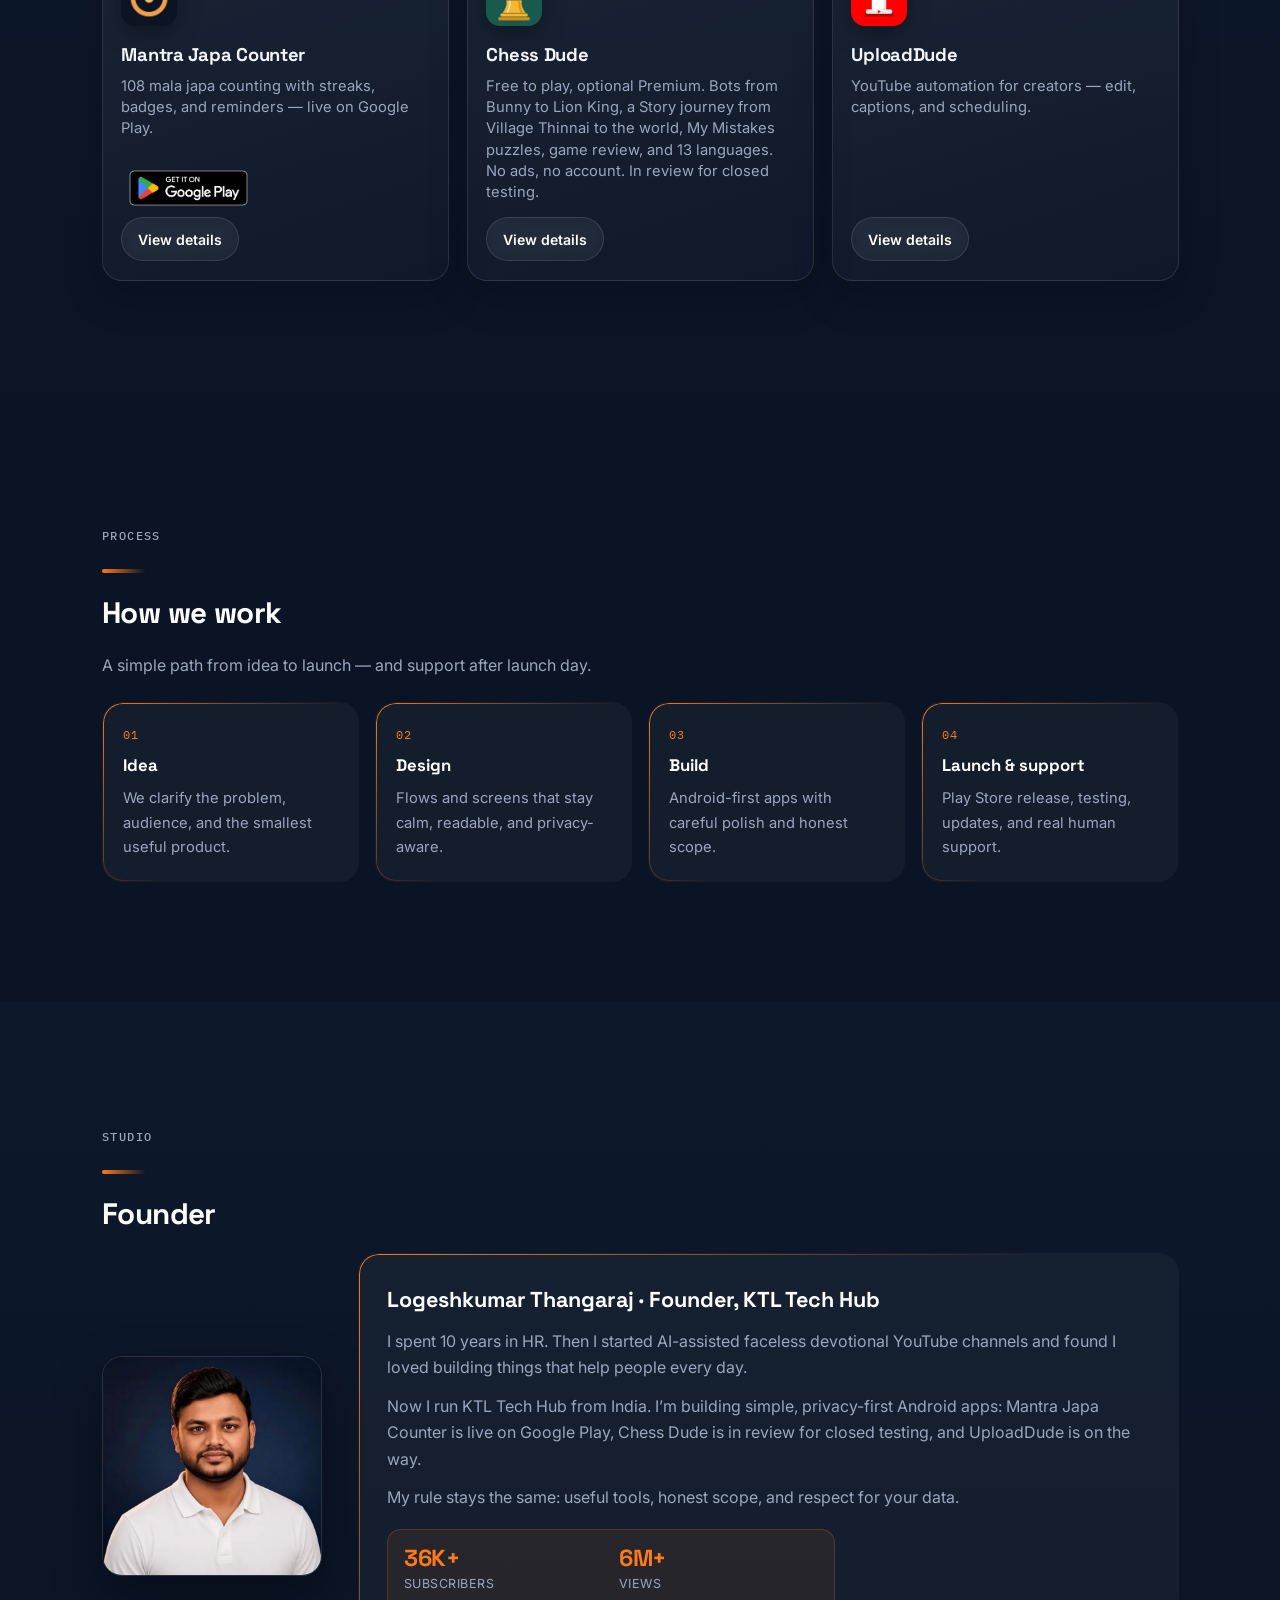
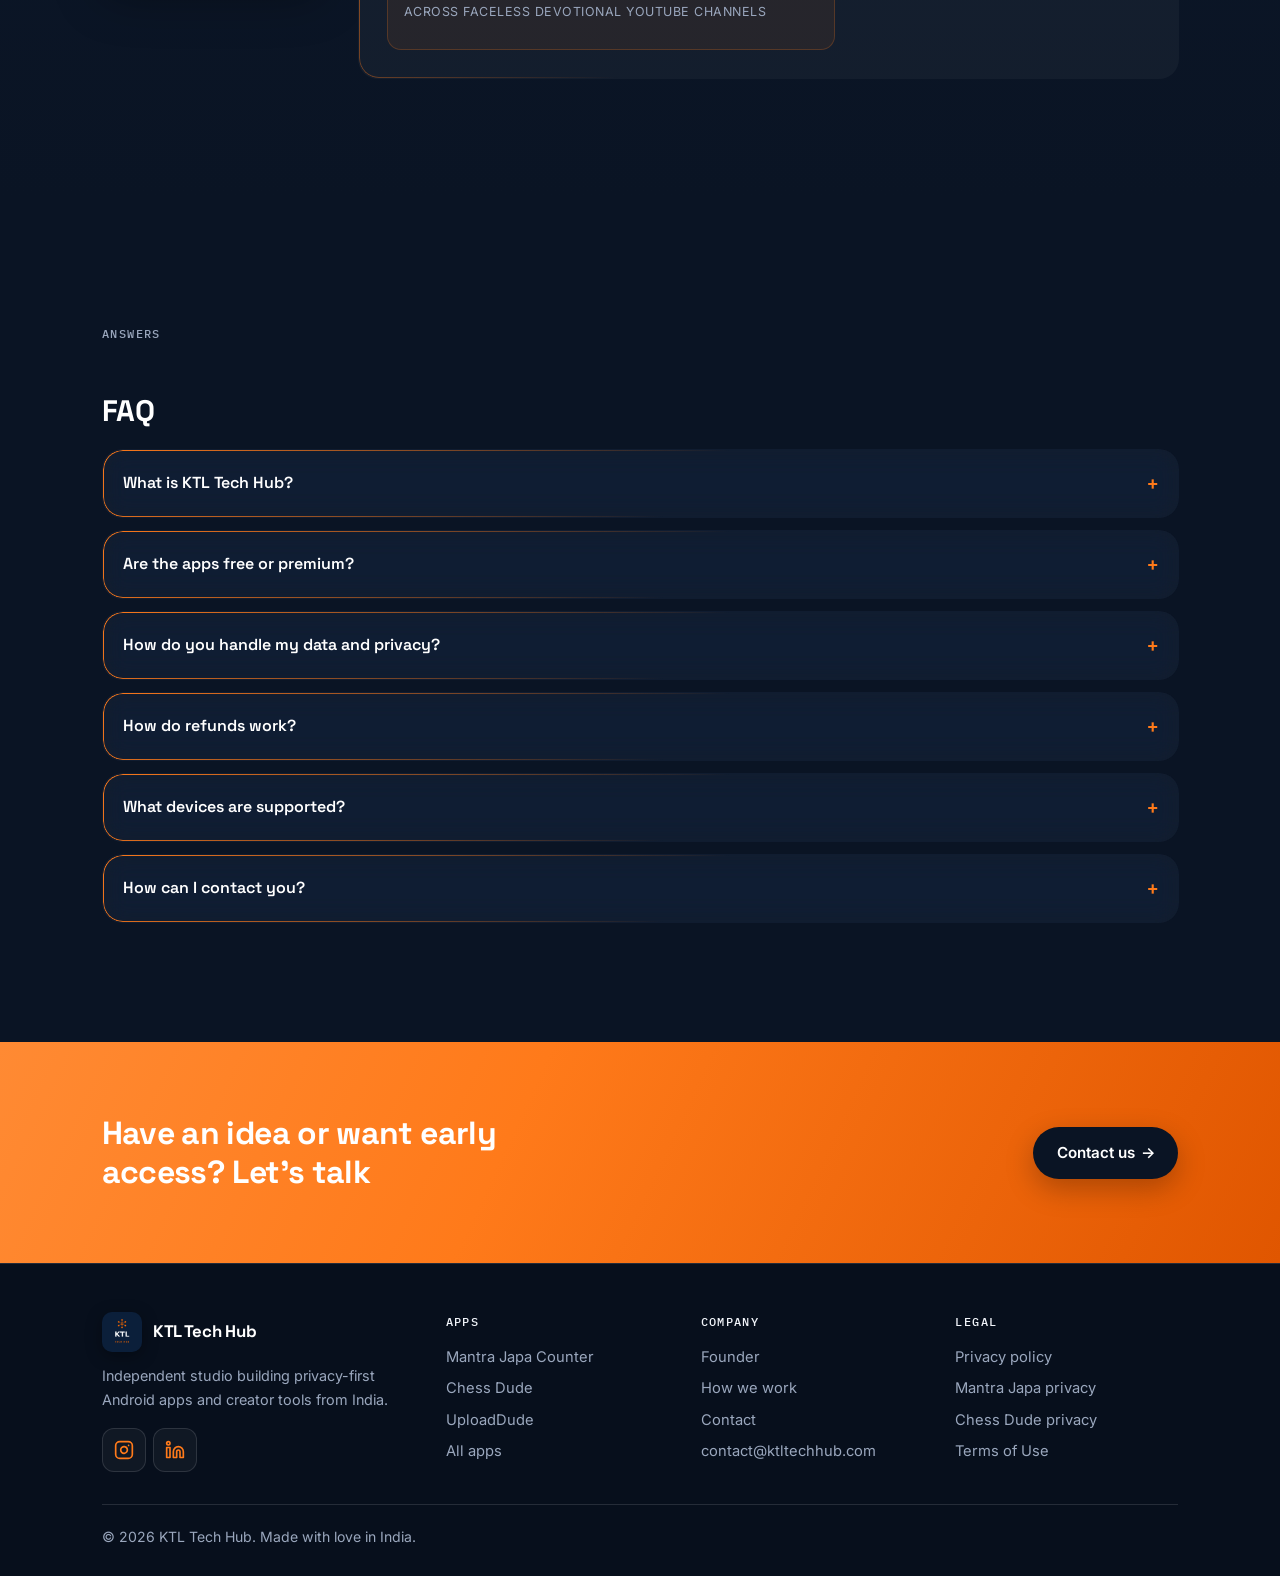
==== commit 4a46333a: "Mantra Japa: remove Google sign-in wording, new privacy policy (14 Nov 2026), Search Console verific" ====
--- a/index.html
+++ b/index.html
@@ -294,7 +294,7 @@
           <details class="reveal">
             <summary>How do you handle my data and privacy?</summary>
             <div class="faq-body">
-              We aim to be privacy-first. Local data stays on your device unless you choose optional Google sign-in. See the <a href="privacy-mantra-japa.html">Mantra Japa</a> and <a href="privacy-chess-dude.html">Chess Dude</a> privacy policies for what we collect, why, and how to request deletion at contact@ktltechhub.com.
+              We aim to be privacy-first. Local data stays on your device. If Android backup is on, Mantra Japa Counter can copy that data to your Google account; Chess Dude does not use Android cloud backup. See the <a href="privacy-mantra-japa.html">Mantra Japa</a> and <a href="privacy-chess-dude.html">Chess Dude</a> privacy policies for what we collect, why, and how to delete your data, or email contact@ktltechhub.com.
             </div>
           </details>
           <details class="reveal reveal-delay-1">
@@ -312,7 +312,7 @@
           <details class="reveal reveal-delay-1">
             <summary>How can I contact you?</summary>
             <div class="faq-body">
-              Email <a href="mailto:contact@ktltechhub.com">contact@ktltechhub.com</a> or use the <a href="contact.html">contact page</a>. For data deletion related to Google sign-in, use the subject “Delete my data” from your signed-in address.
+              Email <a href="mailto:contact@ktltechhub.com">contact@ktltechhub.com</a> or use the <a href="contact.html">contact page</a>. To delete Mantra Japa data, clear the app's storage or uninstall it, and turn off or delete the Android backup if one exists. For Chess Dude, use Settings → Delete my data in the app.
             </div>
           </details>
         </div>
